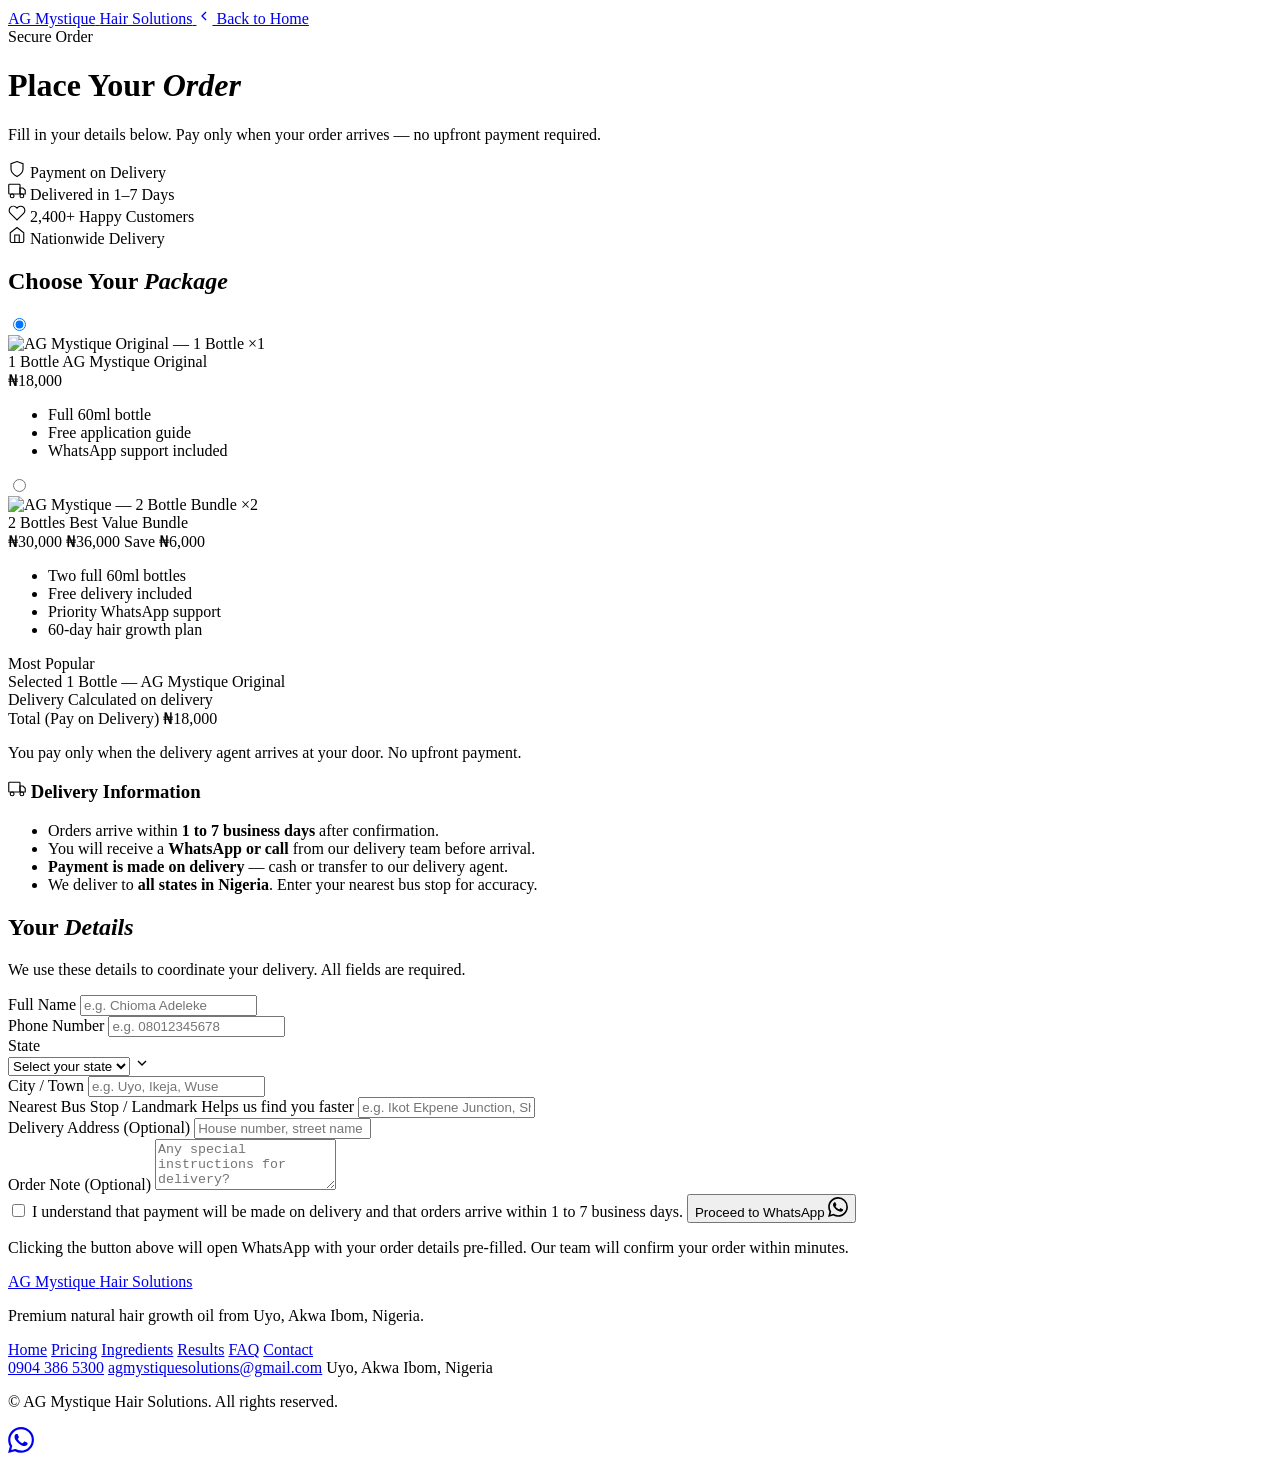
==== Order.html @ 6e9c2cf9 "change" ====
<!DOCTYPE html>
<html lang="en">
<head>
  <meta charset="UTF-8" />
  <meta name="viewport" content="width=device-width, initial-scale=1.0" />
  <meta name="description" content="Order AG Mystique Hair Solutions — Payment on Delivery. Delivered within 1–7 days across Nigeria." />
  <title>Order — AG Mystique Hair Solutions</title>
  <link rel="preconnect" href="https://fonts.googleapis.com" />
  <link rel="preconnect" href="https://fonts.gstatic.com" crossorigin />
  <link href="https://fonts.googleapis.com/css2?family=Cormorant+Garamond:ital,wght@0,300;0,400;0,500;0,600;1,300;1,400;1,500;1,600&family=DM+Sans:ital,opsz,wght@0,9..40,300;0,9..40,400;0,9..40,500;0,9..40,600;1,9..40,300&display=swap" rel="stylesheet" />
  <link rel="stylesheet" href="order.css" />
</head>
<body>

  <!-- NAVBAR -->
  <nav class="navbar" id="navbar">
    <div class="nav-inner">
      <a href="index.html" class="nav-logo" aria-label="Back to AG Mystique Home">
        <span class="logo-main">AG Mystique</span>
        <span class="logo-sub">Hair Solutions</span>
      </a>
      <a href="index.html" class="btn btn-ghost nav-back">
        <svg viewBox="0 0 24 24" fill="none" stroke="currentColor" stroke-width="2" width="16" height="16" aria-hidden="true"><polyline points="15 18 9 12 15 6"/></svg>
        Back to Home
      </a>
    </div>
  </nav>

  <main class="order-main">
    <div class="order-container">

      <!-- PAGE HEADER -->
      <div class="order-header">
        <span class="section-eyebrow">Secure Order</span>
        <h1 class="order-title">Place Your <em>Order</em></h1>
        <p class="order-subtitle">Fill in your details below. Pay only when your order arrives — no upfront payment required.</p>
      </div>

      <!-- TRUST STRIP -->
      <div class="trust-strip">
        <div class="trust-item">
          <span class="trust-icon">
            <svg viewBox="0 0 24 24" fill="none" stroke="currentColor" stroke-width="1.5" width="18" height="18"><path d="M12 22s8-4 8-10V5l-8-3-8 3v7c0 6 8 10 8 10z"/></svg>
          </span>
          <span>Payment on Delivery</span>
        </div>
        <div class="trust-item">
          <span class="trust-icon">
            <svg viewBox="0 0 24 24" fill="none" stroke="currentColor" stroke-width="1.5" width="18" height="18"><rect x="1" y="3" width="15" height="13" rx="1"/><path d="M16 8h4l3 3v5h-7V8z"/><circle cx="5.5" cy="18.5" r="2.5"/><circle cx="18.5" cy="18.5" r="2.5"/></svg>
          </span>
          <span>Delivered in 1–7 Days</span>
        </div>
        <div class="trust-item">
          <span class="trust-icon">
            <svg viewBox="0 0 24 24" fill="none" stroke="currentColor" stroke-width="1.5" width="18" height="18"><path d="M20.84 4.61a5.5 5.5 0 00-7.78 0L12 5.67l-1.06-1.06a5.5 5.5 0 00-7.78 7.78l1.06 1.06L12 21.23l7.78-7.78 1.06-1.06a5.5 5.5 0 000-7.78z"/></svg>
          </span>
          <span>2,400+ Happy Customers</span>
        </div>
        <div class="trust-item">
          <span class="trust-icon">
            <svg viewBox="0 0 24 24" fill="none" stroke="currentColor" stroke-width="1.5" width="18" height="18"><path d="M3 9l9-7 9 7v11a2 2 0 01-2 2H5a2 2 0 01-2-2z"/><polyline points="9 22 9 12 15 12 15 22"/></svg>
          </span>
          <span>Nationwide Delivery</span>
        </div>
      </div>

      <div class="order-layout">

        <!-- LEFT: PRODUCT SELECTOR -->
        <div class="order-left">
          <div class="order-card">
            <h2 class="card-title">Choose Your <em>Package</em></h2>

            <!-- Product Option 1 -->
            <label class="product-option" id="option-1-label">
              <input type="radio" name="product" value="1" id="opt-1" class="product-radio" checked />
              <div class="product-option-inner">
                <div class="product-img-col">
                  <img
                    src="https://images.unsplash.com/photo-1571781926291-c477ebfd024b?w=400&q=80&auto=format&fit=crop"
                    alt="AG Mystique Original — 1 Bottle"
                    class="product-thumb"
                    loading="lazy"
                  />
                  <span class="qty-badge" id="qty-badge-1">×1</span>
                </div>
                <div class="product-details">
                  <div class="product-option-top">
                    <div>
                      <span class="product-option-name">1 Bottle</span>
                      <span class="product-option-sub">AG Mystique Original</span>
                    </div>
                    <div class="radio-check" aria-hidden="true"></div>
                  </div>
                  <div class="product-option-price">
                    <span class="price-main">₦18,000</span>
                  </div>
                  <ul class="product-option-perks">
                    <li>Full 60ml bottle</li>
                    <li>Free application guide</li>
                    <li>WhatsApp support included</li>
                  </ul>
                </div>
              </div>
            </label>

            <!-- Product Option 2 -->
            <label class="product-option product-option--featured" id="option-2-label">
              <input type="radio" name="product" value="2" id="opt-2" class="product-radio" />
              <div class="product-option-inner">
                <div class="product-img-col">
                  <img
                    src="https://images.unsplash.com/photo-1620916566398-39f1143ab7be?w=400&q=80&auto=format&fit=crop"
                    alt="AG Mystique — 2 Bottle Bundle"
                    class="product-thumb"
                    loading="lazy"
                  />
                  <span class="qty-badge" id="qty-badge-2">×2</span>
                </div>
                <div class="product-details">
                  <div class="product-option-top">
                    <div>
                      <span class="product-option-name">2 Bottles</span>
                      <span class="product-option-sub">Best Value Bundle</span>
                    </div>
                    <div class="radio-check" aria-hidden="true"></div>
                  </div>
                  <div class="product-option-price">
                    <span class="price-main">₦30,000</span>
                    <span class="price-was">₦36,000</span>
                    <span class="price-save">Save ₦6,000</span>
                  </div>
                  <ul class="product-option-perks">
                    <li>Two full 60ml bottles</li>
                    <li>Free delivery included</li>
                    <li>Priority WhatsApp support</li>
                    <li>60-day hair growth plan</li>
                  </ul>
                </div>
              </div>
              <span class="featured-badge">Most Popular</span>
            </label>

            <!-- Order Summary -->
            <div class="order-summary">
              <div class="summary-row">
                <span class="summary-label">Selected</span>
                <span class="summary-value" id="summary-product">1 Bottle — AG Mystique Original</span>
              </div>
              <div class="summary-row">
                <span class="summary-label">Delivery</span>
                <span class="summary-value" id="summary-delivery">Calculated on delivery</span>
              </div>
              <div class="summary-divider"></div>
              <div class="summary-row summary-total-row">
                <span class="summary-label">Total (Pay on Delivery)</span>
                <span class="summary-total" id="summary-total">₦18,000</span>
              </div>
              <p class="summary-note">You pay only when the delivery agent arrives at your door. No upfront payment.</p>
            </div>
          </div>

          <!-- Delivery Info Card -->
          <div class="delivery-info-card">
            <h3 class="delivery-info-title">
              <svg viewBox="0 0 24 24" fill="none" stroke="currentColor" stroke-width="1.5" width="18" height="18" aria-hidden="true"><rect x="1" y="3" width="15" height="13" rx="1"/><path d="M16 8h4l3 3v5h-7V8z"/><circle cx="5.5" cy="18.5" r="2.5"/><circle cx="18.5" cy="18.5" r="2.5"/></svg>
              Delivery Information
            </h3>
            <ul class="delivery-info-list">
              <li>
                <span class="di-dot"></span>
                Orders arrive within <strong>1 to 7 business days</strong> after confirmation.
              </li>
              <li>
                <span class="di-dot"></span>
                You will receive a <strong>WhatsApp or call</strong> from our delivery team before arrival.
              </li>
              <li>
                <span class="di-dot"></span>
                <strong>Payment is made on delivery</strong> — cash or transfer to our delivery agent.
              </li>
              <li>
                <span class="di-dot"></span>
                We deliver to <strong>all states in Nigeria</strong>. Enter your nearest bus stop for accuracy.
              </li>
            </ul>
          </div>
        </div>

        <!-- RIGHT: ORDER FORM -->
        <div class="order-right">
          <div class="order-card">
            <h2 class="card-title">Your <em>Details</em></h2>
            <p class="card-sub">We use these details to coordinate your delivery. All fields are required.</p>

            <div class="form-body" id="order-form">

              <div class="form-group">
                <label class="form-label" for="f-name">Full Name</label>
                <input
                  type="text"
                  id="f-name"
                  class="form-input"
                  placeholder="e.g. Chioma Adeleke"
                  autocomplete="name"
                  inputmode="text"
                />
                <span class="form-error" id="err-name"></span>
              </div>

              <div class="form-group">
                <label class="form-label" for="f-phone">Phone Number</label>
                <input
                  type="tel"
                  id="f-phone"
                  class="form-input"
                  placeholder="e.g. 08012345678"
                  autocomplete="tel"
                  inputmode="tel"
                  maxlength="14"
                />
                <span class="form-error" id="err-phone"></span>
              </div>

              <div class="form-group">
                <label class="form-label" for="f-state">State</label>
                <div class="select-wrap">
                  <select id="f-state" class="form-select">
                    <option value="">Select your state</option>
                    <option>Abia</option>
                    <option>Adamawa</option>
                    <option>Akwa Ibom</option>
                    <option>Anambra</option>
                    <option>Bauchi</option>
                    <option>Bayelsa</option>
                    <option>Benue</option>
                    <option>Borno</option>
                    <option>Cross River</option>
                    <option>Delta</option>
                    <option>Ebonyi</option>
                    <option>Edo</option>
                    <option>Ekiti</option>
                    <option>Enugu</option>
                    <option>FCT — Abuja</option>
                    <option>Gombe</option>
                    <option>Imo</option>
                    <option>Jigawa</option>
                    <option>Kaduna</option>
                    <option>Kano</option>
                    <option>Katsina</option>
                    <option>Kebbi</option>
                    <option>Kogi</option>
                    <option>Kwara</option>
                    <option>Lagos</option>
                    <option>Nasarawa</option>
                    <option>Niger</option>
                    <option>Ogun</option>
                    <option>Ondo</option>
                    <option>Osun</option>
                    <option>Oyo</option>
                    <option>Plateau</option>
                    <option>Rivers</option>
                    <option>Sokoto</option>
                    <option>Taraba</option>
                    <option>Yobe</option>
                    <option>Zamfara</option>
                  </select>
                  <span class="select-arrow" aria-hidden="true">
                    <svg viewBox="0 0 24 24" fill="none" stroke="currentColor" stroke-width="2" width="16" height="16"><polyline points="6 9 12 15 18 9"/></svg>
                  </span>
                </div>
                <span class="form-error" id="err-state"></span>
              </div>

              <div class="form-group">
                <label class="form-label" for="f-city">City / Town</label>
                <input
                  type="text"
                  id="f-city"
                  class="form-input"
                  placeholder="e.g. Uyo, Ikeja, Wuse"
                  autocomplete="address-level2"
                  inputmode="text"
                />
                <span class="form-error" id="err-city"></span>
              </div>

              <div class="form-group">
                <label class="form-label" for="f-busstop">
                  Nearest Bus Stop / Landmark
                  <span class="label-hint">Helps us find you faster</span>
                </label>
                <input
                  type="text"
                  id="f-busstop"
                  class="form-input"
                  placeholder="e.g. Ikot Ekpene Junction, Shoprite, Stadium"
                  inputmode="text"
                />
                <span class="form-error" id="err-busstop"></span>
              </div>

              <div class="form-group">
                <label class="form-label" for="f-address">Delivery Address <span class="label-optional">(Optional)</span></label>
                <input
                  type="text"
                  id="f-address"
                  class="form-input"
                  placeholder="House number, street name"
                  autocomplete="street-address"
                  inputmode="text"
                />
              </div>

              <div class="form-group">
                <label class="form-label" for="f-note">Order Note <span class="label-optional">(Optional)</span></label>
                <textarea
                  id="f-note"
                  class="form-textarea"
                  rows="3"
                  placeholder="Any special instructions for delivery?"
                ></textarea>
              </div>

              <!-- Consent -->
              <label class="consent-row" id="consent-label">
                <input type="checkbox" id="f-consent" class="consent-check" />
                <span class="consent-box" aria-hidden="true"></span>
                <span class="consent-text">I understand that payment will be made on delivery and that orders arrive within 1 to 7 business days.</span>
              </label>
              <span class="form-error" id="err-consent"></span>

              <!-- Submit -->
              <button class="btn btn-proceed" id="proceed-btn" type="button">
                <span id="proceed-label">Proceed to WhatsApp</span>
                <svg viewBox="0 0 24 24" fill="currentColor" width="20" height="20" aria-hidden="true"><path d="M17.472 14.382c-.297-.149-1.758-.867-2.03-.967-.273-.099-.471-.148-.67.15-.197.297-.767.966-.94 1.164-.173.199-.347.223-.644.075-.297-.15-1.255-.463-2.39-1.475-.883-.788-1.48-1.761-1.653-2.059-.173-.297-.018-.458.13-.606.134-.133.298-.347.446-.52.149-.174.198-.298.298-.497.099-.198.05-.371-.025-.52-.075-.149-.669-1.612-.916-2.207-.242-.579-.487-.5-.669-.51-.173-.008-.371-.01-.57-.01-.198 0-.52.074-.792.372-.272.297-1.04 1.016-1.04 2.479 0 1.462 1.065 2.875 1.213 3.074.149.198 2.096 3.2 5.077 4.487.709.306 1.262.489 1.694.625.712.227 1.36.195 1.871.118.571-.085 1.758-.719 2.006-1.413.248-.694.248-1.289.173-1.413-.074-.124-.272-.198-.57-.347m-5.421 7.403h-.004a9.87 9.87 0 01-5.031-1.378l-.361-.214-3.741.982.998-3.648-.235-.374a9.86 9.86 0 01-1.51-5.26c.001-5.45 4.436-9.884 9.888-9.884 2.64 0 5.122 1.03 6.988 2.898a9.825 9.825 0 012.893 6.994c-.003 5.45-4.437 9.884-9.885 9.884m8.413-18.297A11.815 11.815 0 0012.05 0C5.495 0 .16 5.335.157 11.892c0 2.096.547 4.142 1.588 5.945L.057 24l6.305-1.654a11.882 11.882 0 005.683 1.448h.005c6.554 0 11.89-5.335 11.893-11.893a11.821 11.821 0 00-3.48-8.413z"/></svg>
              </button>

              <p class="proceed-note">Clicking the button above will open WhatsApp with your order details pre-filled. Our team will confirm your order within minutes.</p>

            </div>
          </div>
        </div>

      </div>
    </div>
  </main>

  <!-- FOOTER -->
  <footer class="order-footer">
    <div class="order-footer-inner">
      <div class="footer-brand-col">
        <a href="index.html" class="nav-logo">
          <span class="logo-main">AG Mystique</span>
          <span class="logo-sub">Hair Solutions</span>
        </a>
        <p class="footer-tagline">Premium natural hair growth oil from Uyo, Akwa Ibom, Nigeria.</p>
      </div>
      <div class="footer-links-col">
        <a href="index.html">Home</a>
        <a href="index.html#pricing">Pricing</a>
        <a href="index.html#ingredients">Ingredients</a>
        <a href="index.html#results">Results</a>
        <a href="index.html#faq">FAQ</a>
        <a href="index.html#contact">Contact</a>
      </div>
      <div class="footer-contact-col">
        <a href="tel:09043865300">0904 386 5300</a>
        <a href="mailto:agmystiquesolutions@gmail.com">agmystiquesolutions@gmail.com</a>
        <span>Uyo, Akwa Ibom, Nigeria</span>
      </div>
    </div>
    <div class="footer-bottom">
      <p>&copy; <span id="footer-year"></span> AG Mystique Hair Solutions. All rights reserved.</p>
    </div>
  </footer>

  <!-- Floating WhatsApp -->
  <a href="https://wa.me/2349043865300?text=Hello%2C%20I%20want%20to%20order%20AG%20Mystique%20Hair%20Solutions" class="float-whatsapp" id="float-wa" target="_blank" rel="noopener" aria-label="Chat on WhatsApp">
    <svg viewBox="0 0 24 24" fill="currentColor" width="26" height="26" aria-hidden="true"><path d="M17.472 14.382c-.297-.149-1.758-.867-2.03-.967-.273-.099-.471-.148-.67.15-.197.297-.767.966-.94 1.164-.173.199-.347.223-.644.075-.297-.15-1.255-.463-2.39-1.475-.883-.788-1.48-1.761-1.653-2.059-.173-.297-.018-.458.13-.606.134-.133.298-.347.446-.52.149-.174.198-.298.298-.497.099-.198.05-.371-.025-.52-.075-.149-.669-1.612-.916-2.207-.242-.579-.487-.5-.669-.51-.173-.008-.371-.01-.57-.01-.198 0-.52.074-.792.372-.272.297-1.04 1.016-1.04 2.479 0 1.462 1.065 2.875 1.213 3.074.149.198 2.096 3.2 5.077 4.487.709.306 1.262.489 1.694.625.712.227 1.36.195 1.871.118.571-.085 1.758-.719 2.006-1.413.248-.694.248-1.289.173-1.413-.074-.124-.272-.198-.57-.347m-5.421 7.403h-.004a9.87 9.87 0 01-5.031-1.378l-.361-.214-3.741.982.998-3.648-.235-.374a9.86 9.86 0 01-1.51-5.26c.001-5.45 4.436-9.884 9.888-9.884 2.64 0 5.122 1.03 6.988 2.898a9.825 9.825 0 012.893 6.994c-.003 5.45-4.437 9.884-9.885 9.884m8.413-18.297A11.815 11.815 0 0012.05 0C5.495 0 .16 5.335.157 11.892c0 2.096.547 4.142 1.588 5.945L.057 24l6.305-1.654a11.882 11.882 0 005.683 1.448h.005c6.554 0 11.89-5.335 11.893-11.893a11.821 11.821 0 00-3.48-8.413z"/></svg>
  </a>

  <script src="order.js"></script>
</body>
</html>
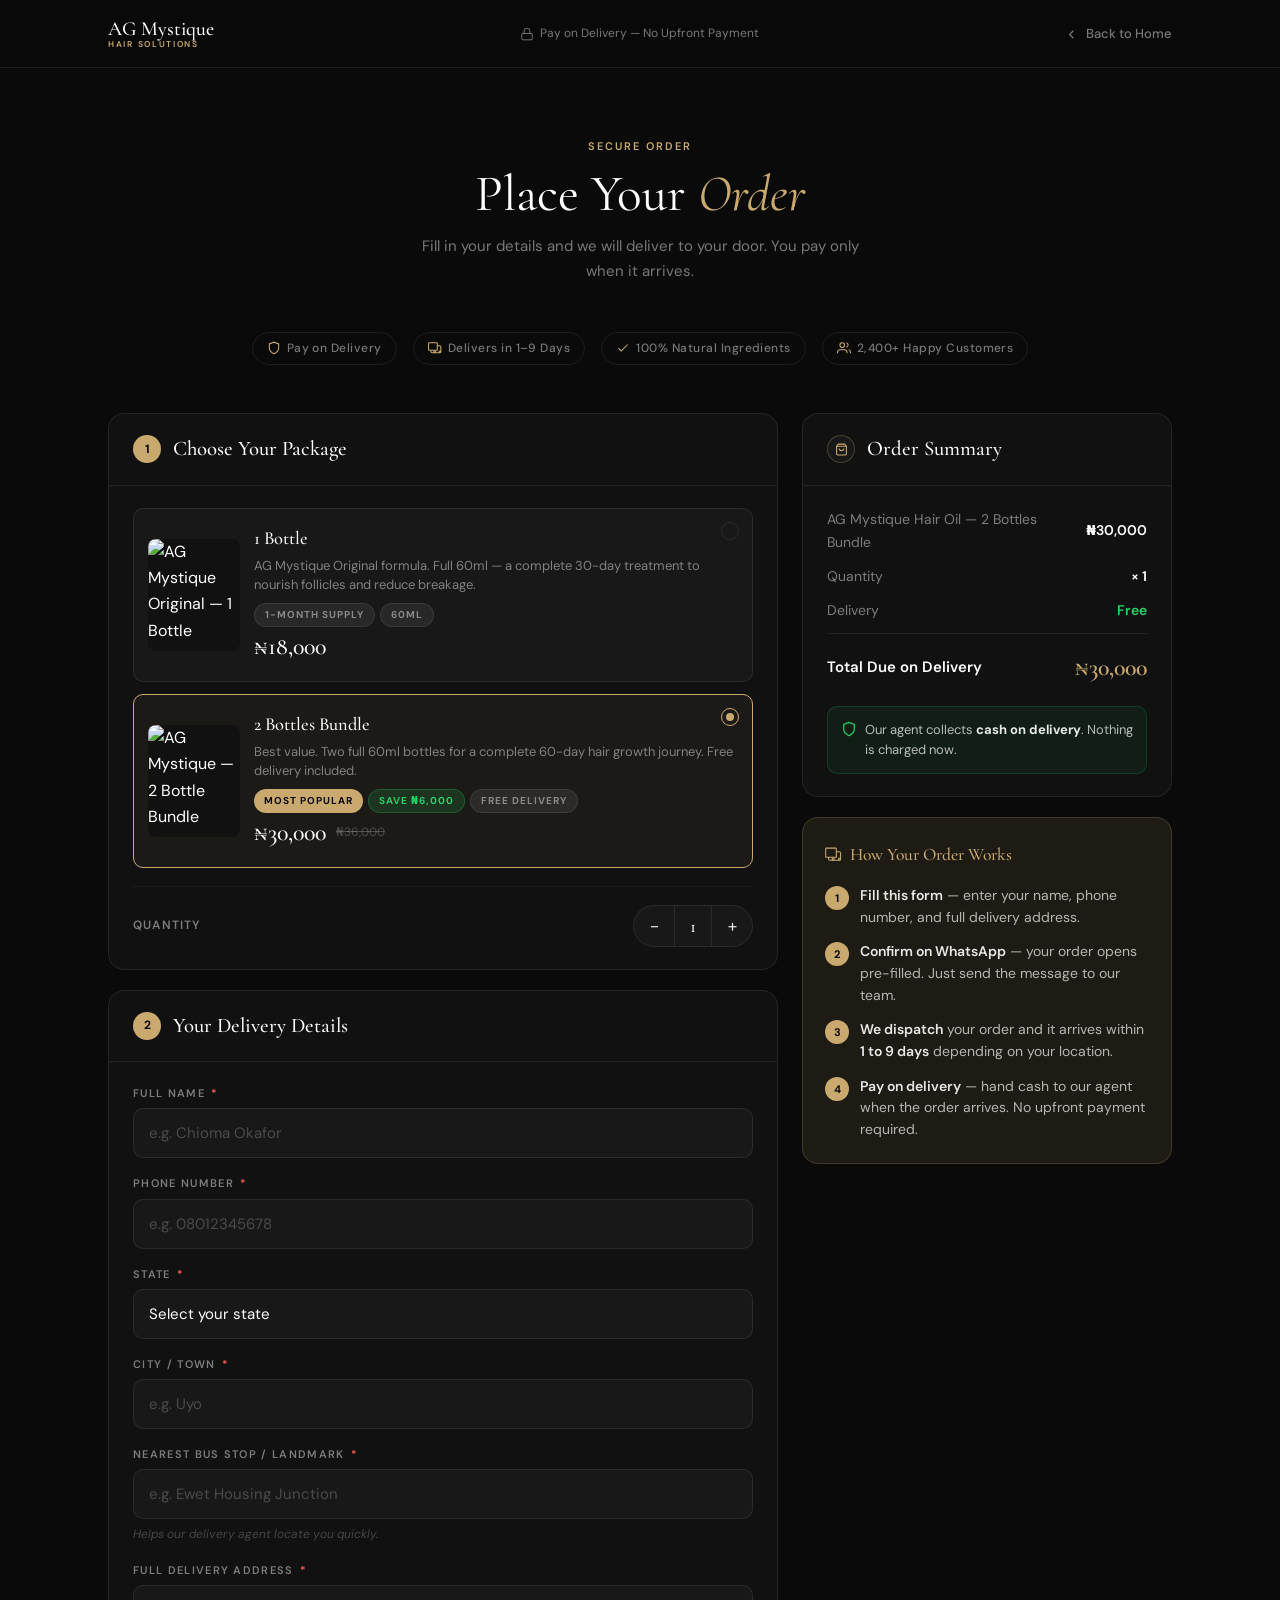
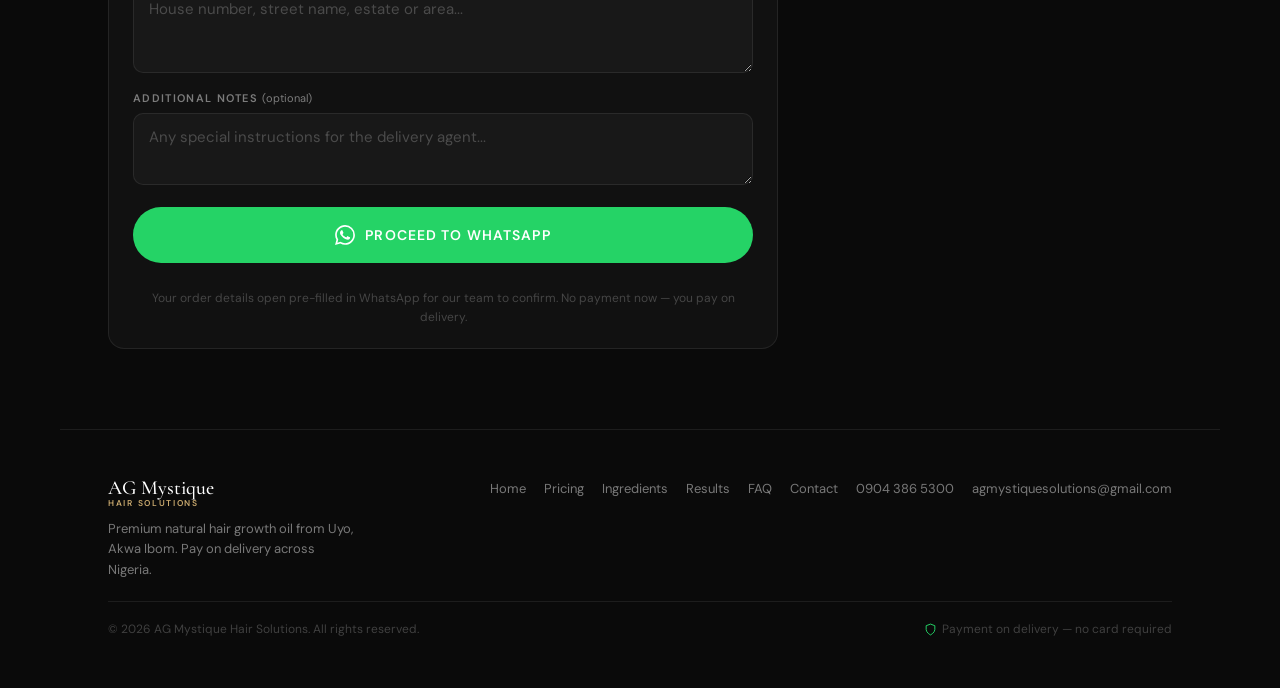
==== commit dd55ed3c: "hh" ====
--- a/Order.html
+++ b/Order.html
@@ -3,383 +3,793 @@
 <head>
   <meta charset="UTF-8" />
   <meta name="viewport" content="width=device-width, initial-scale=1.0" />
-  <meta name="description" content="Order AG Mystique Hair Solutions — Payment on Delivery. Delivered within 1–7 days across Nigeria." />
-  <title>Order — AG Mystique Hair Solutions</title>
+  <meta name="description" content="Order AG Mystique Hair Solutions — Pay on delivery. Free delivery on 2-bottle orders. Arrives within 1–9 days." />
+  <title>Place Your Order — AG Mystique Hair Solutions</title>
   <link rel="preconnect" href="https://fonts.googleapis.com" />
   <link rel="preconnect" href="https://fonts.gstatic.com" crossorigin />
   <link href="https://fonts.googleapis.com/css2?family=Cormorant+Garamond:ital,wght@0,300;0,400;0,500;0,600;1,300;1,400;1,500;1,600&family=DM+Sans:ital,opsz,wght@0,9..40,300;0,9..40,400;0,9..40,500;0,9..40,600;1,9..40,300&display=swap" rel="stylesheet" />
-  <link rel="stylesheet" href="order.css" />
+  <style>
+    :root {
+      --bg:         #0a0a0a;
+      --surface:    #111111;
+      --surface-2:  #181818;
+      --border:     rgba(255,255,255,0.08);
+      --white:      #ffffff;
+      --muted:      rgba(255,255,255,0.45);
+      --muted-2:    rgba(255,255,255,0.22);
+      --green:      #25D366;
+      --green-dark: #1db954;
+      --gold:       #c9a96e;
+      --gold-soft:  rgba(201,169,110,0.11);
+      --error:      #ff5c5c;
+      --font-serif: 'Cormorant Garamond', Georgia, serif;
+      --font-sans:  'DM Sans', system-ui, sans-serif;
+      --pill:       100px;
+      --card:       16px;
+      --sm:         10px;
+      --ease:       0.3s cubic-bezier(0.4,0,0.2,1);
+      --nav-h:      68px;
+      --px:         20px;
+    }
+    *, *::before, *::after { box-sizing: border-box; margin: 0; padding: 0; }
+    html { scroll-behavior: smooth; -webkit-text-size-adjust: 100%; }
+    body {
+      background: var(--bg);
+      color: var(--white);
+      font-family: var(--font-sans);
+      line-height: 1.65;
+      -webkit-font-smoothing: antialiased;
+      overflow-x: hidden;
+    }
+    img { display: block; max-width: 100%; height: auto; }
+    a { color: inherit; text-decoration: none; }
+    ul { list-style: none; }
+    button { background: none; border: none; cursor: pointer; font-family: inherit; color: inherit; }
+
+    /* NAV */
+    .order-nav {
+      position: sticky; top: 0; z-index: 100;
+      height: var(--nav-h);
+      background: rgba(10,10,10,0.93);
+      backdrop-filter: blur(20px);
+      -webkit-backdrop-filter: blur(20px);
+      border-bottom: 1px solid var(--border);
+    }
+    .nav-inner {
+      display: flex; align-items: center; justify-content: space-between;
+      height: var(--nav-h);
+      padding: 0 var(--px);
+      max-width: 1160px; margin: 0 auto;
+    }
+    .nav-logo { display: flex; flex-direction: column; line-height: 1; }
+    .logo-main { font-family: var(--font-serif); font-size: 20px; font-weight: 500; }
+    .logo-sub  { font-size: 8.5px; font-weight: 600; letter-spacing: .2em; text-transform: uppercase; color: var(--gold); margin-top: 2px; }
+    .nav-secure {
+      display: none;
+      align-items: center; gap: 6px;
+      font-size: 12px; color: var(--muted);
+    }
+    .nav-back {
+      display: inline-flex; align-items: center; gap: 7px;
+      font-size: 13px; font-weight: 500; color: var(--muted);
+      transition: color var(--ease);
+    }
+    .nav-back:hover { color: var(--white); }
+    .nav-back:hover svg { transform: translateX(-3px); }
+    .nav-back svg { transition: transform var(--ease); }
+
+    /* LAYOUT */
+    .order-page {
+      max-width: 1160px; margin: 0 auto;
+      padding: clamp(32px,6vw,64px) var(--px) clamp(48px,8vw,80px);
+    }
+
+    /* PAGE HEADER */
+    .page-header { text-align: center; margin-bottom: clamp(28px,5vw,48px); animation: fadeUp .6s ease both; }
+    .page-eyebrow { display: inline-block; font-size: 11px; font-weight: 600; letter-spacing: .18em; text-transform: uppercase; color: var(--gold); margin-bottom: 10px; }
+    .page-title { font-family: var(--font-serif); font-size: clamp(2rem,6vw,3.2rem); font-weight: 400; line-height: 1.15; margin-bottom: 10px; }
+    .page-title em { font-style: italic; color: var(--gold); }
+    .page-sub { font-size: 15px; color: var(--muted); max-width: 440px; margin: 0 auto; }
+
+    /* TRUST STRIP */
+    .trust-strip {
+      display: flex; flex-wrap: wrap; justify-content: center; gap: 8px 16px;
+      margin-bottom: clamp(28px,5vw,48px);
+      animation: fadeUp .6s .1s ease both;
+    }
+    .trust-item {
+      display: inline-flex; align-items: center; gap: 6px;
+      font-size: 12px; font-weight: 500; letter-spacing: .04em; color: var(--muted);
+      padding: 6px 14px;
+      border: 1px solid var(--border); border-radius: var(--pill);
+    }
+    .trust-item svg { color: var(--gold); flex-shrink: 0; }
+
+    /* TWO-COL GRID */
+    .order-layout { display: grid; grid-template-columns: 1fr; gap: 24px; align-items: start; }
+
+    /* SECTION CARDS */
+    .section-card {
+      background: var(--surface);
+      border: 1px solid var(--border);
+      border-radius: var(--card);
+      overflow: hidden;
+      animation: fadeUp .6s .15s ease both;
+    }
+    .section-card.delay-2 { animation-delay: .22s; }
+
+    .card-header {
+      padding: 18px 24px;
+      border-bottom: 1px solid var(--border);
+      display: flex; align-items: center; gap: 12px;
+    }
+    .card-step {
+      width: 28px; height: 28px; border-radius: 50%;
+      background: var(--gold); color: #0a0a0a;
+      font-size: 12px; font-weight: 700;
+      display: flex; align-items: center; justify-content: center;
+      flex-shrink: 0;
+    }
+    .card-title { font-family: var(--font-serif); font-size: clamp(1.05rem,2.5vw,1.3rem); font-weight: 500; }
+    .card-body  { padding: 22px 24px; }
+
+    /* PRODUCT OPTIONS */
+    .product-options { display: flex; flex-direction: column; gap: 12px; }
+
+    .product-option { position: relative; cursor: pointer; display: block; }
+    .product-option input[type="radio"] { position: absolute; opacity: 0; width: 0; height: 0; }
+
+    .product-option-inner {
+      display: grid;
+      grid-template-columns: 76px 1fr;
+      gap: 14px;
+      align-items: center;
+      padding: 14px;
+      border: 1.5px solid var(--border);
+      border-radius: var(--sm);
+      background: var(--surface-2);
+      transition: border-color var(--ease), background var(--ease);
+    }
+    .product-option input:checked + .product-option-inner {
+      border-color: var(--gold);
+      background: rgba(201,169,110,0.06);
+    }
+    .product-option-inner:hover { border-color: rgba(201,169,110,0.35); }
+
+    .opt-img-wrap { width: 76px; height: 96px; border-radius: 8px; overflow: hidden; background: var(--surface); flex-shrink: 0; }
+    .opt-img { width: 100%; height: 100%; object-fit: cover; }
+
+    .opt-details { flex: 1; min-width: 0; }
+    .opt-name { font-family: var(--font-serif); font-size: clamp(.95rem,2.5vw,1.15rem); font-weight: 500; margin-bottom: 4px; }
+    .opt-desc { font-size: 13px; color: var(--muted); line-height: 1.45; margin-bottom: 8px; }
+    .opt-tags { display: flex; flex-wrap: wrap; gap: 5px; }
+    .opt-tag {
+      display: inline-flex; align-items: center;
+      padding: 3px 10px; border-radius: var(--pill);
+      font-size: 10px; font-weight: 700; letter-spacing: .1em; text-transform: uppercase;
+    }
+    .tag-pop  { background: var(--gold); color: #0a0a0a; }
+    .tag-save { background: rgba(37,211,102,.14); color: var(--green); border: 1px solid rgba(37,211,102,.25); }
+    .tag-unit { background: rgba(255,255,255,.07); color: var(--muted); border: 1px solid var(--border); }
+
+    .opt-price-col { display: flex; flex-direction: column; align-items: flex-end; gap: 3px; margin-top: 8px; }
+    .opt-price     { font-family: var(--font-serif); font-size: clamp(1.2rem,3vw,1.5rem); font-weight: 500; white-space: nowrap; }
+    .opt-price-was { font-size: 12px; color: var(--muted-2); text-decoration: line-through; }
+
+    /* Radio ring */
+    .opt-ring {
+      position: absolute; top: 14px; right: 14px;
+      width: 18px; height: 18px; border-radius: 50%;
+      border: 1.5px solid var(--border);
+      display: flex; align-items: center; justify-content: center;
+      transition: border-color var(--ease);
+      flex-shrink: 0;
+    }
+    .opt-ring::after {
+      content: ''; width: 8px; height: 8px; border-radius: 50%;
+      background: var(--gold); opacity: 0;
+      transition: opacity var(--ease), transform var(--ease); transform: scale(.5);
+    }
+    .product-option input:checked ~ .opt-ring { border-color: var(--gold); }
+    .product-option input:checked ~ .opt-ring::after { opacity: 1; transform: scale(1); }
+
+    /* QTY */
+    .qty-row {
+      display: flex; align-items: center; justify-content: space-between;
+      margin-top: 18px; padding-top: 18px; border-top: 1px solid rgba(255,255,255,.05);
+      flex-wrap: wrap; gap: 10px;
+    }
+    .qty-label { font-size: 12px; font-weight: 600; letter-spacing: .1em; text-transform: uppercase; color: var(--muted); }
+    .qty-controls {
+      display: flex; align-items: center;
+      border: 1px solid var(--border); border-radius: var(--pill);
+      overflow: hidden; background: var(--surface-2);
+    }
+    .qty-btn {
+      width: 40px; height: 40px; font-size: 18px; font-weight: 300;
+      display: flex; align-items: center; justify-content: center;
+      transition: background var(--ease); color: var(--white);
+    }
+    .qty-btn:hover { background: rgba(255,255,255,.06); }
+    .qty-btn:active { transform: scale(.9); }
+    .qty-num {
+      min-width: 38px; text-align: center;
+      font-family: var(--font-serif); font-size: 1.15rem; font-weight: 500;
+      border-left: 1px solid var(--border); border-right: 1px solid var(--border);
+      line-height: 40px;
+    }
+
+    /* ORDER SUMMARY */
+    .sum-lines { display: flex; flex-direction: column; gap: 11px; margin-bottom: 18px; }
+    .sum-line  { display: flex; justify-content: space-between; align-items: center; font-size: 14px; color: var(--muted); gap: 8px; }
+    .sum-line .lv { font-weight: 600; color: var(--white); }
+    .sum-total {
+      padding-top: 14px; border-top: 1px solid var(--border);
+      font-size: 15px; font-weight: 600; color: var(--white);
+    }
+    .sum-total .lv { font-family: var(--font-serif); font-size: 1.5rem; color: var(--gold); }
+    .sum-note {
+      display: flex; align-items: flex-start; gap: 8px;
+      padding: 13px; border-radius: var(--sm);
+      background: rgba(37,211,102,.07); border: 1px solid rgba(37,211,102,.18);
+      font-size: 13px; color: rgba(255,255,255,.7); line-height: 1.55;
+    }
+    .sum-note svg { color: var(--green); flex-shrink: 0; margin-top: 1px; }
+    .sum-note strong { color: rgba(255,255,255,.9); }
+
+    /* FORM */
+    .form-fields { display: flex; flex-direction: column; gap: 16px; }
+    .form-group  { display: flex; flex-direction: column; gap: 6px; }
+    .form-label  { font-size: 11px; font-weight: 600; letter-spacing: .12em; text-transform: uppercase; color: var(--muted); }
+    .form-label .req { color: var(--error); margin-left: 2px; }
+    .form-input, .form-textarea, .form-select {
+      background: var(--surface-2); border: 1.5px solid var(--border);
+      border-radius: var(--sm); color: var(--white);
+      font-family: var(--font-sans); font-size: 15px;
+      padding: 13px 15px; width: 100%; min-height: 50px;
+      -webkit-appearance: none; appearance: none;
+      transition: border-color var(--ease), box-shadow var(--ease);
+    }
+    .form-input:focus, .form-textarea:focus, .form-select:focus {
+      outline: none; border-color: var(--gold);
+      box-shadow: 0 0 0 3px rgba(201,169,110,.12);
+    }
+    .form-input.err, .form-textarea.err, .form-select.err { border-color: var(--error); }
+    .form-input::placeholder, .form-textarea::placeholder { color: var(--muted-2); }
+    .form-textarea { resize: vertical; min-height: 88px; }
+    .form-select { cursor: pointer; }
+    .form-select option { background: #1a1a1a; color: var(--white); }
+    .input-hint { font-size: 12px; color: var(--muted-2); font-style: italic; }
+    .ferr { font-size: 12px; color: var(--error); display: none; }
+    .ferr.on { display: block; }
+
+    /* SUBMIT */
+    .btn-submit {
+      width: 100%; display: flex; align-items: center; justify-content: center; gap: 10px;
+      padding: 17px 28px; border-radius: var(--pill);
+      background: var(--green); color: var(--white);
+      font-family: var(--font-sans); font-size: 14px; font-weight: 600;
+      letter-spacing: .08em; text-transform: uppercase;
+      border: none; cursor: pointer; min-height: 56px;
+      transition: background var(--ease), transform .15s ease;
+      margin-top: 6px;
+    }
+    .btn-submit:hover { background: var(--green-dark); }
+    .btn-submit:active { transform: scale(.97); }
+    .btn-submit:disabled { opacity: .75; cursor: not-allowed; }
+    .submit-note {
+      margin-top: 10px; text-align: center;
+      font-size: 12px; color: var(--muted-2); line-height: 1.55;
+    }
+
+    /* DELIVERY CARD */
+    .delivery-card {
+      background: var(--gold-soft); border: 1px solid rgba(201,169,110,.2);
+      border-radius: var(--card); padding: 22px;
+      animation: fadeUp .6s .28s ease both;
+    }
+    .delivery-title {
+      font-family: var(--font-serif); font-size: 1.1rem; font-weight: 500; color: var(--gold);
+      display: flex; align-items: center; gap: 8px; margin-bottom: 16px;
+    }
+    .del-steps { display: flex; flex-direction: column; gap: 13px; }
+    .del-step  { display: flex; align-items: flex-start; gap: 11px; }
+    .del-num   {
+      width: 24px; height: 24px; border-radius: 50%;
+      background: var(--gold); color: #0a0a0a;
+      font-size: 11px; font-weight: 700;
+      display: flex; align-items: center; justify-content: center;
+      flex-shrink: 0; margin-top: 1px;
+    }
+    .del-text { font-size: 14px; color: rgba(255,255,255,.68); line-height: 1.55; }
+    .del-text strong { color: rgba(255,255,255,.9); font-weight: 600; }
+
+    /* FOOTER */
+    .order-footer { border-top: 1px solid var(--border); padding: clamp(28px,5vw,48px) var(--px); max-width: 1160px; margin: 0 auto; }
+    .footer-inner { display: flex; flex-direction: column; gap: 20px; }
+    .footer-top   { display: flex; flex-direction: column; gap: 18px; }
+    .footer-brand { display: flex; flex-direction: column; gap: 10px; }
+    .footer-desc  { font-size: 13px; color: var(--muted); max-width: 250px; line-height: 1.6; }
+    .footer-links { display: flex; flex-wrap: wrap; gap: 8px 18px; }
+    .footer-link  { font-size: 13px; color: var(--muted); transition: color var(--ease); }
+    .footer-link:hover { color: var(--white); }
+    .footer-bottom {
+      border-top: 1px solid var(--border); padding-top: 18px;
+      display: flex; flex-direction: column; gap: 5px; text-align: center;
+    }
+    .footer-copy { font-size: 12px; color: var(--muted-2); }
+    .footer-pay  { font-size: 12px; color: var(--muted-2); display: flex; align-items: center; justify-content: center; gap: 5px; }
+    .footer-pay svg { color: var(--green); }
+
+    /* ANIMATE */
+    @keyframes fadeUp {
+      from { opacity: 0; transform: translateY(22px); }
+      to   { opacity: 1; transform: translateY(0); }
+    }
+
+    /* RESPONSIVE */
+    @media (min-width: 600px) {
+      .product-option-inner { grid-template-columns: 92px 1fr; }
+      .opt-img-wrap { width: 92px; height: 112px; }
+      .opt-price-col { flex-direction: row; align-items: center; gap: 10px; margin-top: 0; }
+    }
+    @media (min-width: 768px) {
+      :root { --px: 32px; }
+      .nav-secure { display: flex; }
+      .footer-top { flex-direction: row; justify-content: space-between; align-items: flex-start; }
+      .footer-bottom { flex-direction: row; justify-content: space-between; text-align: left; }
+    }
+    @media (min-width: 960px) {
+      :root { --px: 40px; }
+      .order-layout { grid-template-columns: 1fr 370px; }
+    }
+    @media (min-width: 1100px) { :root { --px: 48px; } }
+
+    :focus-visible { outline: 2px solid var(--gold); outline-offset: 3px; border-radius: 4px; }
+    @media (prefers-reduced-motion: reduce) {
+      *, *::before, *::after { animation-duration: .01ms !important; transition-duration: .01ms !important; }
+    }
+  </style>
 </head>
 <body>
 
   <!-- NAVBAR -->
-  <nav class="navbar" id="navbar">
+  <nav class="order-nav" role="navigation" aria-label="Order page navigation">
     <div class="nav-inner">
-      <a href="index.html" class="nav-logo" aria-label="Back to AG Mystique Home">
+      <a href="index.html" class="nav-logo" aria-label="AG Mystique Hair Solutions — Home">
         <span class="logo-main">AG Mystique</span>
         <span class="logo-sub">Hair Solutions</span>
       </a>
-      <a href="index.html" class="btn btn-ghost nav-back">
-        <svg viewBox="0 0 24 24" fill="none" stroke="currentColor" stroke-width="2" width="16" height="16" aria-hidden="true"><polyline points="15 18 9 12 15 6"/></svg>
+      <span class="nav-secure" aria-label="Payment on delivery — no upfront payment">
+        <svg viewBox="0 0 24 24" fill="none" stroke="currentColor" stroke-width="1.6" width="14" height="14" aria-hidden="true"><rect x="3" y="11" width="18" height="11" rx="2"/><path d="M7 11V7a5 5 0 0110 0v4"/></svg>
+        Pay on Delivery — No Upfront Payment
+      </span>
+      <a href="index.html" class="nav-back" aria-label="Back to home page">
+        <svg viewBox="0 0 24 24" fill="none" stroke="currentColor" stroke-width="2" width="15" height="15" aria-hidden="true"><polyline points="15 18 9 12 15 6"/></svg>
         Back to Home
       </a>
     </div>
   </nav>
 
-  <main class="order-main">
-    <div class="order-container">
-
-      <!-- PAGE HEADER -->
-      <div class="order-header">
-        <span class="section-eyebrow">Secure Order</span>
-        <h1 class="order-title">Place Your <em>Order</em></h1>
-        <p class="order-subtitle">Fill in your details below. Pay only when your order arrives — no upfront payment required.</p>
+  <main>
+    <div class="order-page">
+
+      <!-- HEADER -->
+      <div class="page-header">
+        <span class="page-eyebrow">Secure Order</span>
+        <h1 class="page-title">Place Your <em>Order</em></h1>
+        <p class="page-sub">Fill in your details and we will deliver to your door. You pay only when it arrives.</p>
       </div>
 
-      <!-- TRUST STRIP -->
-      <div class="trust-strip">
-        <div class="trust-item">
-          <span class="trust-icon">
-            <svg viewBox="0 0 24 24" fill="none" stroke="currentColor" stroke-width="1.5" width="18" height="18"><path d="M12 22s8-4 8-10V5l-8-3-8 3v7c0 6 8 10 8 10z"/></svg>
-          </span>
-          <span>Payment on Delivery</span>
-        </div>
-        <div class="trust-item">
-          <span class="trust-icon">
-            <svg viewBox="0 0 24 24" fill="none" stroke="currentColor" stroke-width="1.5" width="18" height="18"><rect x="1" y="3" width="15" height="13" rx="1"/><path d="M16 8h4l3 3v5h-7V8z"/><circle cx="5.5" cy="18.5" r="2.5"/><circle cx="18.5" cy="18.5" r="2.5"/></svg>
-          </span>
-          <span>Delivered in 1–7 Days</span>
-        </div>
-        <div class="trust-item">
-          <span class="trust-icon">
-            <svg viewBox="0 0 24 24" fill="none" stroke="currentColor" stroke-width="1.5" width="18" height="18"><path d="M20.84 4.61a5.5 5.5 0 00-7.78 0L12 5.67l-1.06-1.06a5.5 5.5 0 00-7.78 7.78l1.06 1.06L12 21.23l7.78-7.78 1.06-1.06a5.5 5.5 0 000-7.78z"/></svg>
-          </span>
-          <span>2,400+ Happy Customers</span>
-        </div>
-        <div class="trust-item">
-          <span class="trust-icon">
-            <svg viewBox="0 0 24 24" fill="none" stroke="currentColor" stroke-width="1.5" width="18" height="18"><path d="M3 9l9-7 9 7v11a2 2 0 01-2 2H5a2 2 0 01-2-2z"/><polyline points="9 22 9 12 15 12 15 22"/></svg>
-          </span>
-          <span>Nationwide Delivery</span>
-        </div>
+      <!-- TRUST BAR -->
+      <div class="trust-strip" role="list">
+        <span class="trust-item" role="listitem">
+          <svg viewBox="0 0 24 24" fill="none" stroke="currentColor" stroke-width="1.8" width="14" height="14" aria-hidden="true"><path d="M12 22s8-4 8-10V5l-8-3-8 3v7c0 6 8 10 8 10z"/></svg>
+          Pay on Delivery
+        </span>
+        <span class="trust-item" role="listitem">
+          <svg viewBox="0 0 24 24" fill="none" stroke="currentColor" stroke-width="1.8" width="14" height="14" aria-hidden="true"><rect x="1" y="3" width="15" height="13" rx="1"/><path d="M16 8h4a2 2 0 012 2v8a2 2 0 01-2 2H7a2 2 0 01-2-2v-2"/><circle cx="11.5" cy="18.5" r="1.5"/><circle cx="20.5" cy="18.5" r="1.5"/></svg>
+          Delivers in 1–9 Days
+        </span>
+        <span class="trust-item" role="listitem">
+          <svg viewBox="0 0 24 24" fill="none" stroke="currentColor" stroke-width="1.8" width="14" height="14" aria-hidden="true"><polyline points="20 6 9 17 4 12"/></svg>
+          100% Natural Ingredients
+        </span>
+        <span class="trust-item" role="listitem">
+          <svg viewBox="0 0 24 24" fill="none" stroke="currentColor" stroke-width="1.8" width="14" height="14" aria-hidden="true"><path d="M17 21v-2a4 4 0 00-4-4H5a4 4 0 00-4 4v2"/><circle cx="9" cy="7" r="4"/><path d="M23 21v-2a4 4 0 00-3-3.87M16 3.13a4 4 0 010 7.75"/></svg>
+          2,400+ Happy Customers
+        </span>
       </div>
 
+      <!-- MAIN GRID -->
       <div class="order-layout">
 
-        <!-- LEFT: PRODUCT SELECTOR -->
+        <!-- ═══ LEFT COL: STEP 1 + STEP 2 ═══ -->
         <div class="order-left">
-          <div class="order-card">
-            <h2 class="card-title">Choose Your <em>Package</em></h2>
-
-            <!-- Product Option 1 -->
-            <label class="product-option" id="option-1-label">
-              <input type="radio" name="product" value="1" id="opt-1" class="product-radio" checked />
-              <div class="product-option-inner">
-                <div class="product-img-col">
-                  <img
-                    src="https://images.unsplash.com/photo-1571781926291-c477ebfd024b?w=400&q=80&auto=format&fit=crop"
-                    alt="AG Mystique Original — 1 Bottle"
-                    class="product-thumb"
-                    loading="lazy"
-                  />
-                  <span class="qty-badge" id="qty-badge-1">×1</span>
-                </div>
-                <div class="product-details">
-                  <div class="product-option-top">
-                    <div>
-                      <span class="product-option-name">1 Bottle</span>
-                      <span class="product-option-sub">AG Mystique Original</span>
+
+          <!-- STEP 1: CHOOSE PRODUCT -->
+          <div class="section-card" style="margin-bottom:20px;">
+            <div class="card-header">
+              <span class="card-step">1</span>
+              <h2 class="card-title">Choose Your Package</h2>
+            </div>
+            <div class="card-body">
+              <div class="product-options" role="radiogroup" aria-label="Select a package">
+
+                <!-- 1 Bottle -->
+                <label class="product-option">
+                  <input type="radio" name="pkg" value="1b" data-price="18000" data-label="AG Mystique Hair Oil — 1 Bottle" />
+                  <div class="product-option-inner">
+                    <div class="opt-img-wrap">
+                      <img src="https://images.unsplash.com/photo-1571781926291-c477ebfd024b?w=200&q=80&auto=format&fit=crop" alt="AG Mystique Original — 1 Bottle" class="opt-img" loading="lazy" />
                     </div>
-                    <div class="radio-check" aria-hidden="true"></div>
+                    <div class="opt-details">
+                      <div class="opt-name">1 Bottle</div>
+                      <div class="opt-desc">AG Mystique Original formula. Full 60ml — a complete 30-day treatment to nourish follicles and reduce breakage.</div>
+                      <div class="opt-tags">
+                        <span class="opt-tag tag-unit">1-Month Supply</span>
+                        <span class="opt-tag tag-unit">60ml</span>
+                      </div>
+                      <div class="opt-price-col">
+                        <div class="opt-price">₦18,000</div>
+                      </div>
+                    </div>
                   </div>
-                  <div class="product-option-price">
-                    <span class="price-main">₦18,000</span>
+                  <div class="opt-ring" aria-hidden="true"></div>
+                </label>
+
+                <!-- 2 Bottles (default selected) -->
+                <label class="product-option">
+                  <input type="radio" name="pkg" value="2b" data-price="30000" data-label="AG Mystique Hair Oil — 2 Bottles Bundle" checked />
+                  <div class="product-option-inner">
+                    <div class="opt-img-wrap">
+                      <img src="https://images.unsplash.com/photo-1620916566398-39f1143ab7be?w=200&q=80&auto=format&fit=crop" alt="AG Mystique — 2 Bottle Bundle" class="opt-img" loading="lazy" />
+                    </div>
+                    <div class="opt-details">
+                      <div class="opt-name">2 Bottles Bundle</div>
+                      <div class="opt-desc">Best value. Two full 60ml bottles for a complete 60-day hair growth journey. Free delivery included.</div>
+                      <div class="opt-tags">
+                        <span class="opt-tag tag-pop">Most Popular</span>
+                        <span class="opt-tag tag-save">Save ₦6,000</span>
+                        <span class="opt-tag tag-unit">Free Delivery</span>
+                      </div>
+                      <div class="opt-price-col">
+                        <div class="opt-price">₦30,000</div>
+                        <div class="opt-price-was">₦36,000</div>
+                      </div>
+                    </div>
                   </div>
-                  <ul class="product-option-perks">
-                    <li>Full 60ml bottle</li>
-                    <li>Free application guide</li>
-                    <li>WhatsApp support included</li>
-                  </ul>
-                </div>
-              </div>
-            </label>
-
-            <!-- Product Option 2 -->
-            <label class="product-option product-option--featured" id="option-2-label">
-              <input type="radio" name="product" value="2" id="opt-2" class="product-radio" />
-              <div class="product-option-inner">
-                <div class="product-img-col">
-                  <img
-                    src="https://images.unsplash.com/photo-1620916566398-39f1143ab7be?w=400&q=80&auto=format&fit=crop"
-                    alt="AG Mystique — 2 Bottle Bundle"
-                    class="product-thumb"
-                    loading="lazy"
-                  />
-                  <span class="qty-badge" id="qty-badge-2">×2</span>
-                </div>
-                <div class="product-details">
-                  <div class="product-option-top">
-                    <div>
-                      <span class="product-option-name">2 Bottles</span>
-                      <span class="product-option-sub">Best Value Bundle</span>
-                    </div>
-                    <div class="radio-check" aria-hidden="true"></div>
-                  </div>
-                  <div class="product-option-price">
-                    <span class="price-main">₦30,000</span>
-                    <span class="price-was">₦36,000</span>
-                    <span class="price-save">Save ₦6,000</span>
-                  </div>
-                  <ul class="product-option-perks">
-                    <li>Two full 60ml bottles</li>
-                    <li>Free delivery included</li>
-                    <li>Priority WhatsApp support</li>
-                    <li>60-day hair growth plan</li>
-                  </ul>
-                </div>
-              </div>
-              <span class="featured-badge">Most Popular</span>
-            </label>
-
-            <!-- Order Summary -->
-            <div class="order-summary">
-              <div class="summary-row">
-                <span class="summary-label">Selected</span>
-                <span class="summary-value" id="summary-product">1 Bottle — AG Mystique Original</span>
-              </div>
-              <div class="summary-row">
-                <span class="summary-label">Delivery</span>
-                <span class="summary-value" id="summary-delivery">Calculated on delivery</span>
-              </div>
-              <div class="summary-divider"></div>
-              <div class="summary-row summary-total-row">
-                <span class="summary-label">Total (Pay on Delivery)</span>
-                <span class="summary-total" id="summary-total">₦18,000</span>
-              </div>
-              <p class="summary-note">You pay only when the delivery agent arrives at your door. No upfront payment.</p>
+                  <div class="opt-ring" aria-hidden="true"></div>
+                </label>
+
+              </div>
+
+              <!-- QUANTITY -->
+              <div class="qty-row">
+                <span class="qty-label">Quantity</span>
+                <div class="qty-controls" role="group" aria-label="Adjust quantity">
+                  <button class="qty-btn" id="qty-minus" aria-label="Decrease quantity">&#8722;</button>
+                  <span class="qty-num" id="qty-num" aria-live="polite" aria-atomic="true">1</span>
+                  <button class="qty-btn" id="qty-plus" aria-label="Increase quantity">&#43;</button>
+                </div>
+              </div>
             </div>
           </div>
 
-          <!-- Delivery Info Card -->
-          <div class="delivery-info-card">
-            <h3 class="delivery-info-title">
-              <svg viewBox="0 0 24 24" fill="none" stroke="currentColor" stroke-width="1.5" width="18" height="18" aria-hidden="true"><rect x="1" y="3" width="15" height="13" rx="1"/><path d="M16 8h4l3 3v5h-7V8z"/><circle cx="5.5" cy="18.5" r="2.5"/><circle cx="18.5" cy="18.5" r="2.5"/></svg>
-              Delivery Information
-            </h3>
-            <ul class="delivery-info-list">
-              <li>
-                <span class="di-dot"></span>
-                Orders arrive within <strong>1 to 7 business days</strong> after confirmation.
-              </li>
-              <li>
-                <span class="di-dot"></span>
-                You will receive a <strong>WhatsApp or call</strong> from our delivery team before arrival.
-              </li>
-              <li>
-                <span class="di-dot"></span>
-                <strong>Payment is made on delivery</strong> — cash or transfer to our delivery agent.
-              </li>
-              <li>
-                <span class="di-dot"></span>
-                We deliver to <strong>all states in Nigeria</strong>. Enter your nearest bus stop for accuracy.
-              </li>
-            </ul>
-          </div>
-        </div>
-
-        <!-- RIGHT: ORDER FORM -->
-        <div class="order-right">
-          <div class="order-card">
-            <h2 class="card-title">Your <em>Details</em></h2>
-            <p class="card-sub">We use these details to coordinate your delivery. All fields are required.</p>
-
-            <div class="form-body" id="order-form">
-
-              <div class="form-group">
-                <label class="form-label" for="f-name">Full Name</label>
-                <input
-                  type="text"
-                  id="f-name"
-                  class="form-input"
-                  placeholder="e.g. Chioma Adeleke"
-                  autocomplete="name"
-                  inputmode="text"
-                />
-                <span class="form-error" id="err-name"></span>
-              </div>
-
-              <div class="form-group">
-                <label class="form-label" for="f-phone">Phone Number</label>
-                <input
-                  type="tel"
-                  id="f-phone"
-                  class="form-input"
-                  placeholder="e.g. 08012345678"
-                  autocomplete="tel"
-                  inputmode="tel"
-                  maxlength="14"
-                />
-                <span class="form-error" id="err-phone"></span>
-              </div>
-
-              <div class="form-group">
-                <label class="form-label" for="f-state">State</label>
-                <div class="select-wrap">
+          <!-- STEP 2: CUSTOMER DETAILS -->
+          <div class="section-card delay-2">
+            <div class="card-header">
+              <span class="card-step">2</span>
+              <h2 class="card-title">Your Delivery Details</h2>
+            </div>
+            <div class="card-body">
+              <div class="form-fields">
+
+                <div class="form-group">
+                  <label class="form-label" for="f-name">Full Name <span class="req" aria-hidden="true">*</span></label>
+                  <input type="text" id="f-name" class="form-input" placeholder="e.g. Chioma Okafor" autocomplete="name" inputmode="text" />
+                  <span class="ferr" id="e-name">Please enter your full name.</span>
+                </div>
+
+                <div class="form-group">
+                  <label class="form-label" for="f-phone">Phone Number <span class="req" aria-hidden="true">*</span></label>
+                  <input type="tel" id="f-phone" class="form-input" placeholder="e.g. 08012345678" autocomplete="tel" inputmode="tel" />
+                  <span class="ferr" id="e-phone">Please enter a valid Nigerian phone number (10–11 digits).</span>
+                </div>
+
+                <div class="form-group">
+                  <label class="form-label" for="f-state">State <span class="req" aria-hidden="true">*</span></label>
                   <select id="f-state" class="form-select">
-                    <option value="">Select your state</option>
-                    <option>Abia</option>
-                    <option>Adamawa</option>
-                    <option>Akwa Ibom</option>
-                    <option>Anambra</option>
-                    <option>Bauchi</option>
-                    <option>Bayelsa</option>
-                    <option>Benue</option>
-                    <option>Borno</option>
-                    <option>Cross River</option>
-                    <option>Delta</option>
-                    <option>Ebonyi</option>
-                    <option>Edo</option>
-                    <option>Ekiti</option>
-                    <option>Enugu</option>
-                    <option>FCT — Abuja</option>
-                    <option>Gombe</option>
-                    <option>Imo</option>
-                    <option>Jigawa</option>
-                    <option>Kaduna</option>
-                    <option>Kano</option>
-                    <option>Katsina</option>
-                    <option>Kebbi</option>
-                    <option>Kogi</option>
-                    <option>Kwara</option>
-                    <option>Lagos</option>
-                    <option>Nasarawa</option>
-                    <option>Niger</option>
-                    <option>Ogun</option>
-                    <option>Ondo</option>
-                    <option>Osun</option>
-                    <option>Oyo</option>
-                    <option>Plateau</option>
-                    <option>Rivers</option>
-                    <option>Sokoto</option>
-                    <option>Taraba</option>
-                    <option>Yobe</option>
+                    <option value="" disabled selected>Select your state</option>
+                    <option>Abia</option><option>Adamawa</option><option>Akwa Ibom</option>
+                    <option>Anambra</option><option>Bauchi</option><option>Bayelsa</option>
+                    <option>Benue</option><option>Borno</option><option>Cross River</option>
+                    <option>Delta</option><option>Ebonyi</option><option>Edo</option>
+                    <option>Ekiti</option><option>Enugu</option><option>FCT — Abuja</option>
+                    <option>Gombe</option><option>Imo</option><option>Jigawa</option>
+                    <option>Kaduna</option><option>Kano</option><option>Katsina</option>
+                    <option>Kebbi</option><option>Kogi</option><option>Kwara</option>
+                    <option>Lagos</option><option>Nasarawa</option><option>Niger</option>
+                    <option>Ogun</option><option>Ondo</option><option>Osun</option>
+                    <option>Oyo</option><option>Plateau</option><option>Rivers</option>
+                    <option>Sokoto</option><option>Taraba</option><option>Yobe</option>
                     <option>Zamfara</option>
                   </select>
-                  <span class="select-arrow" aria-hidden="true">
-                    <svg viewBox="0 0 24 24" fill="none" stroke="currentColor" stroke-width="2" width="16" height="16"><polyline points="6 9 12 15 18 9"/></svg>
-                  </span>
-                </div>
-                <span class="form-error" id="err-state"></span>
-              </div>
-
-              <div class="form-group">
-                <label class="form-label" for="f-city">City / Town</label>
-                <input
-                  type="text"
-                  id="f-city"
-                  class="form-input"
-                  placeholder="e.g. Uyo, Ikeja, Wuse"
-                  autocomplete="address-level2"
-                  inputmode="text"
-                />
-                <span class="form-error" id="err-city"></span>
-              </div>
-
-              <div class="form-group">
-                <label class="form-label" for="f-busstop">
-                  Nearest Bus Stop / Landmark
-                  <span class="label-hint">Helps us find you faster</span>
-                </label>
-                <input
-                  type="text"
-                  id="f-busstop"
-                  class="form-input"
-                  placeholder="e.g. Ikot Ekpene Junction, Shoprite, Stadium"
-                  inputmode="text"
-                />
-                <span class="form-error" id="err-busstop"></span>
-              </div>
-
-              <div class="form-group">
-                <label class="form-label" for="f-address">Delivery Address <span class="label-optional">(Optional)</span></label>
-                <input
-                  type="text"
-                  id="f-address"
-                  class="form-input"
-                  placeholder="House number, street name"
-                  autocomplete="street-address"
-                  inputmode="text"
-                />
-              </div>
-
-              <div class="form-group">
-                <label class="form-label" for="f-note">Order Note <span class="label-optional">(Optional)</span></label>
-                <textarea
-                  id="f-note"
-                  class="form-textarea"
-                  rows="3"
-                  placeholder="Any special instructions for delivery?"
-                ></textarea>
-              </div>
-
-              <!-- Consent -->
-              <label class="consent-row" id="consent-label">
-                <input type="checkbox" id="f-consent" class="consent-check" />
-                <span class="consent-box" aria-hidden="true"></span>
-                <span class="consent-text">I understand that payment will be made on delivery and that orders arrive within 1 to 7 business days.</span>
-              </label>
-              <span class="form-error" id="err-consent"></span>
-
-              <!-- Submit -->
-              <button class="btn btn-proceed" id="proceed-btn" type="button">
-                <span id="proceed-label">Proceed to WhatsApp</span>
-                <svg viewBox="0 0 24 24" fill="currentColor" width="20" height="20" aria-hidden="true"><path d="M17.472 14.382c-.297-.149-1.758-.867-2.03-.967-.273-.099-.471-.148-.67.15-.197.297-.767.966-.94 1.164-.173.199-.347.223-.644.075-.297-.15-1.255-.463-2.39-1.475-.883-.788-1.48-1.761-1.653-2.059-.173-.297-.018-.458.13-.606.134-.133.298-.347.446-.52.149-.174.198-.298.298-.497.099-.198.05-.371-.025-.52-.075-.149-.669-1.612-.916-2.207-.242-.579-.487-.5-.669-.51-.173-.008-.371-.01-.57-.01-.198 0-.52.074-.792.372-.272.297-1.04 1.016-1.04 2.479 0 1.462 1.065 2.875 1.213 3.074.149.198 2.096 3.2 5.077 4.487.709.306 1.262.489 1.694.625.712.227 1.36.195 1.871.118.571-.085 1.758-.719 2.006-1.413.248-.694.248-1.289.173-1.413-.074-.124-.272-.198-.57-.347m-5.421 7.403h-.004a9.87 9.87 0 01-5.031-1.378l-.361-.214-3.741.982.998-3.648-.235-.374a9.86 9.86 0 01-1.51-5.26c.001-5.45 4.436-9.884 9.888-9.884 2.64 0 5.122 1.03 6.988 2.898a9.825 9.825 0 012.893 6.994c-.003 5.45-4.437 9.884-9.885 9.884m8.413-18.297A11.815 11.815 0 0012.05 0C5.495 0 .16 5.335.157 11.892c0 2.096.547 4.142 1.588 5.945L.057 24l6.305-1.654a11.882 11.882 0 005.683 1.448h.005c6.554 0 11.89-5.335 11.893-11.893a11.821 11.821 0 00-3.48-8.413z"/></svg>
-              </button>
-
-              <p class="proceed-note">Clicking the button above will open WhatsApp with your order details pre-filled. Our team will confirm your order within minutes.</p>
-
+                  <span class="ferr" id="e-state">Please select your state.</span>
+                </div>
+
+                <div class="form-group">
+                  <label class="form-label" for="f-city">City / Town <span class="req" aria-hidden="true">*</span></label>
+                  <input type="text" id="f-city" class="form-input" placeholder="e.g. Uyo" autocomplete="address-level2" inputmode="text" />
+                  <span class="ferr" id="e-city">Please enter your city or town.</span>
+                </div>
+
+                <div class="form-group">
+                  <label class="form-label" for="f-bus">Nearest Bus Stop / Landmark <span class="req" aria-hidden="true">*</span></label>
+                  <input type="text" id="f-bus" class="form-input" placeholder="e.g. Ewet Housing Junction" inputmode="text" />
+                  <p class="input-hint">Helps our delivery agent locate you quickly.</p>
+                  <span class="ferr" id="e-bus">Please enter a nearby bus stop or landmark.</span>
+                </div>
+
+                <div class="form-group">
+                  <label class="form-label" for="f-addr">Full Delivery Address <span class="req" aria-hidden="true">*</span></label>
+                  <textarea id="f-addr" class="form-textarea" placeholder="House number, street name, estate or area..." autocomplete="street-address"></textarea>
+                  <span class="ferr" id="e-addr">Please enter your delivery address.</span>
+                </div>
+
+                <div class="form-group">
+                  <label class="form-label" for="f-note">Additional Notes <span style="color:var(--muted);font-weight:400;text-transform:none;letter-spacing:0;">(optional)</span></label>
+                  <textarea id="f-note" class="form-textarea" style="min-height:72px;" placeholder="Any special instructions for the delivery agent..."></textarea>
+                </div>
+
+                <!-- SUBMIT -->
+                <button class="btn-submit" id="btn-submit" type="button" aria-label="Proceed to WhatsApp to confirm your order">
+                  <svg viewBox="0 0 24 24" fill="currentColor" width="20" height="20" aria-hidden="true"><path d="M17.472 14.382c-.297-.149-1.758-.867-2.03-.967-.273-.099-.471-.148-.67.15-.197.297-.767.966-.94 1.164-.173.199-.347.223-.644.075-.297-.15-1.255-.463-2.39-1.475-.883-.788-1.48-1.761-1.653-2.059-.173-.297-.018-.458.13-.606.134-.133.298-.347.446-.52.149-.174.198-.298.298-.497.099-.198.05-.371-.025-.52-.075-.149-.669-1.612-.916-2.207-.242-.579-.487-.5-.669-.51-.173-.008-.371-.01-.57-.01-.198 0-.52.074-.792.372-.272.297-1.04 1.016-1.04 2.479 0 1.462 1.065 2.875 1.213 3.074.149.198 2.096 3.2 5.077 4.487.709.306 1.262.489 1.694.625.712.227 1.36.195 1.871.118.571-.085 1.758-.719 2.006-1.413.248-.694.248-1.289.173-1.413-.074-.124-.272-.198-.57-.347m-5.421 7.403h-.004a9.87 9.87 0 01-5.031-1.378l-.361-.214-3.741.982.998-3.648-.235-.374a9.86 9.86 0 01-1.51-5.26c.001-5.45 4.436-9.884 9.888-9.884 2.64 0 5.122 1.03 6.988 2.898a9.825 9.825 0 012.893 6.994c-.003 5.45-4.437 9.884-9.885 9.884m8.413-18.297A11.815 11.815 0 0012.05 0C5.495 0 .16 5.335.157 11.892c0 2.096.547 4.142 1.588 5.945L.057 24l6.305-1.654a11.882 11.882 0 005.683 1.448h.005c6.554 0 11.89-5.335 11.893-11.893a11.821 11.821 0 00-3.48-8.413z"/></svg>
+                  Proceed to WhatsApp
+                </button>
+                <p class="submit-note">Your order details open pre-filled in WhatsApp for our team to confirm. No payment now — you pay on delivery.</p>
+
+              </div>
             </div>
           </div>
+
         </div>
 
+        <!-- ═══ RIGHT COL: SUMMARY + HOW IT WORKS ═══ -->
+        <div class="order-right">
+
+          <!-- ORDER SUMMARY (sticky) -->
+          <div class="section-card" style="margin-bottom:20px; position:sticky; top:calc(var(--nav-h) + 16px);">
+            <div class="card-header">
+              <span class="card-step" style="background:var(--surface-2);color:var(--gold);border:1px solid rgba(201,169,110,.28);">
+                <svg viewBox="0 0 24 24" fill="none" stroke="currentColor" stroke-width="2" width="13" height="13" aria-hidden="true"><path d="M6 2L3 6v14a2 2 0 002 2h14a2 2 0 002-2V6l-3-4z"/><line x1="3" y1="6" x2="21" y2="6"/><path d="M16 10a4 4 0 01-8 0"/></svg>
+              </span>
+              <h2 class="card-title">Order Summary</h2>
+            </div>
+            <div class="card-body">
+              <div class="sum-lines">
+                <div class="sum-line">
+                  <span id="s-label">AG Mystique — 2 Bottles Bundle</span>
+                  <span class="lv" id="s-price">₦30,000</span>
+                </div>
+                <div class="sum-line">
+                  <span>Quantity</span>
+                  <span class="lv" id="s-qty">× 1</span>
+                </div>
+                <div class="sum-line">
+                  <span>Delivery</span>
+                  <span class="lv" id="s-del" style="color:var(--green);">Free</span>
+                </div>
+                <div class="sum-line sum-total">
+                  <span>Total Due on Delivery</span>
+                  <span class="lv" id="s-total">₦30,000</span>
+                </div>
+              </div>
+              <div class="sum-note" role="note">
+                <svg viewBox="0 0 24 24" fill="none" stroke="currentColor" stroke-width="1.8" width="16" height="16" aria-hidden="true"><path d="M12 22s8-4 8-10V5l-8-3-8 3v7c0 6 8 10 8 10z"/></svg>
+                <span>Our agent collects <strong>cash on delivery</strong>. Nothing is charged now.</span>
+              </div>
+            </div>
+          </div>
+
+          <!-- HOW IT WORKS -->
+          <div class="delivery-card">
+            <div class="delivery-title">
+              <svg viewBox="0 0 24 24" fill="none" stroke="currentColor" stroke-width="1.5" width="17" height="17" aria-hidden="true"><rect x="1" y="3" width="15" height="13" rx="1"/><path d="M16 8h4a2 2 0 012 2v8a2 2 0 01-2 2H7a2 2 0 01-2-2v-2"/><circle cx="11.5" cy="18.5" r="1.5"/><circle cx="20.5" cy="18.5" r="1.5"/></svg>
+              How Your Order Works
+            </div>
+            <div class="del-steps">
+              <div class="del-step">
+                <span class="del-num">1</span>
+                <p class="del-text"><strong>Fill this form</strong> — enter your name, phone number, and full delivery address.</p>
+              </div>
+              <div class="del-step">
+                <span class="del-num">2</span>
+                <p class="del-text"><strong>Confirm on WhatsApp</strong> — your order opens pre-filled. Just send the message to our team.</p>
+              </div>
+              <div class="del-step">
+                <span class="del-num">3</span>
+                <p class="del-text"><strong>We dispatch</strong> your order and it arrives within <strong>1 to 9 days</strong> depending on your location.</p>
+              </div>
+              <div class="del-step">
+                <span class="del-num">4</span>
+                <p class="del-text"><strong>Pay on delivery</strong> — hand cash to our agent when the order arrives. No upfront payment required.</p>
+              </div>
+            </div>
+          </div>
+
+        </div>
       </div>
     </div>
   </main>
 
   <!-- FOOTER -->
-  <footer class="order-footer">
-    <div class="order-footer-inner">
-      <div class="footer-brand-col">
-        <a href="index.html" class="nav-logo">
-          <span class="logo-main">AG Mystique</span>
-          <span class="logo-sub">Hair Solutions</span>
-        </a>
-        <p class="footer-tagline">Premium natural hair growth oil from Uyo, Akwa Ibom, Nigeria.</p>
+  <footer class="order-footer" role="contentinfo">
+    <div class="footer-inner">
+      <div class="footer-top">
+        <div class="footer-brand">
+          <a href="index.html" class="nav-logo" aria-label="AG Mystique Hair Solutions — Home">
+            <span class="logo-main">AG Mystique</span>
+            <span class="logo-sub">Hair Solutions</span>
+          </a>
+          <p class="footer-desc">Premium natural hair growth oil from Uyo, Akwa Ibom. Pay on delivery across Nigeria.</p>
+        </div>
+        <div class="footer-links" role="list">
+          <a href="index.html" class="footer-link" role="listitem">Home</a>
+          <a href="index.html#pricing" class="footer-link" role="listitem">Pricing</a>
+          <a href="index.html#ingredients" class="footer-link" role="listitem">Ingredients</a>
+          <a href="index.html#results" class="footer-link" role="listitem">Results</a>
+          <a href="index.html#faq" class="footer-link" role="listitem">FAQ</a>
+          <a href="index.html#contact" class="footer-link" role="listitem">Contact</a>
+          <a href="tel:09043865300" class="footer-link" role="listitem">0904 386 5300</a>
+          <a href="mailto:agmystiquesolutions@gmail.com" class="footer-link" role="listitem">agmystiquesolutions@gmail.com</a>
+        </div>
       </div>
-      <div class="footer-links-col">
-        <a href="index.html">Home</a>
-        <a href="index.html#pricing">Pricing</a>
-        <a href="index.html#ingredients">Ingredients</a>
-        <a href="index.html#results">Results</a>
-        <a href="index.html#faq">FAQ</a>
-        <a href="index.html#contact">Contact</a>
-      </div>
-      <div class="footer-contact-col">
-        <a href="tel:09043865300">0904 386 5300</a>
-        <a href="mailto:agmystiquesolutions@gmail.com">agmystiquesolutions@gmail.com</a>
-        <span>Uyo, Akwa Ibom, Nigeria</span>
+      <div class="footer-bottom">
+        <p class="footer-copy">&copy; <span id="footer-year"></span> AG Mystique Hair Solutions. All rights reserved.</p>
+        <p class="footer-pay">
+          <svg viewBox="0 0 24 24" fill="none" stroke="currentColor" stroke-width="1.8" width="13" height="13" aria-hidden="true"><path d="M12 22s8-4 8-10V5l-8-3-8 3v7c0 6 8 10 8 10z"/></svg>
+          Payment on delivery — no card required
+        </p>
       </div>
     </div>
-    <div class="footer-bottom">
-      <p>&copy; <span id="footer-year"></span> AG Mystique Hair Solutions. All rights reserved.</p>
-    </div>
   </footer>
 
-  <!-- Floating WhatsApp -->
-  <a href="https://wa.me/2349043865300?text=Hello%2C%20I%20want%20to%20order%20AG%20Mystique%20Hair%20Solutions" class="float-whatsapp" id="float-wa" target="_blank" rel="noopener" aria-label="Chat on WhatsApp">
-    <svg viewBox="0 0 24 24" fill="currentColor" width="26" height="26" aria-hidden="true"><path d="M17.472 14.382c-.297-.149-1.758-.867-2.03-.967-.273-.099-.471-.148-.67.15-.197.297-.767.966-.94 1.164-.173.199-.347.223-.644.075-.297-.15-1.255-.463-2.39-1.475-.883-.788-1.48-1.761-1.653-2.059-.173-.297-.018-.458.13-.606.134-.133.298-.347.446-.52.149-.174.198-.298.298-.497.099-.198.05-.371-.025-.52-.075-.149-.669-1.612-.916-2.207-.242-.579-.487-.5-.669-.51-.173-.008-.371-.01-.57-.01-.198 0-.52.074-.792.372-.272.297-1.04 1.016-1.04 2.479 0 1.462 1.065 2.875 1.213 3.074.149.198 2.096 3.2 5.077 4.487.709.306 1.262.489 1.694.625.712.227 1.36.195 1.871.118.571-.085 1.758-.719 2.006-1.413.248-.694.248-1.289.173-1.413-.074-.124-.272-.198-.57-.347m-5.421 7.403h-.004a9.87 9.87 0 01-5.031-1.378l-.361-.214-3.741.982.998-3.648-.235-.374a9.86 9.86 0 01-1.51-5.26c.001-5.45 4.436-9.884 9.888-9.884 2.64 0 5.122 1.03 6.988 2.898a9.825 9.825 0 012.893 6.994c-.003 5.45-4.437 9.884-9.885 9.884m8.413-18.297A11.815 11.815 0 0012.05 0C5.495 0 .16 5.335.157 11.892c0 2.096.547 4.142 1.588 5.945L.057 24l6.305-1.654a11.882 11.882 0 005.683 1.448h.005c6.554 0 11.89-5.335 11.893-11.893a11.821 11.821 0 00-3.48-8.413z"/></svg>
-  </a>
-
-  <script src="order.js"></script>
+  <script>
+    'use strict';
+
+    document.getElementById('footer-year').textContent = new Date().getFullYear();
+
+    /* ── STATE ── */
+    let qty = 1;
+    const PKGS = {
+      '1b': { label: 'AG Mystique Hair Oil — 1 Bottle',        price: 18000, delivery: 'Paid by buyer' },
+      '2b': { label: 'AG Mystique Hair Oil — 2 Bottles Bundle', price: 30000, delivery: 'Free'          }
+    };
+
+    /* ── REFS ── */
+    const radios  = document.querySelectorAll('input[name="pkg"]');
+    const qtyMinus = document.getElementById('qty-minus');
+    const qtyPlus  = document.getElementById('qty-plus');
+    const qtyNum   = document.getElementById('qty-num');
+    const sLabel   = document.getElementById('s-label');
+    const sPrice   = document.getElementById('s-price');
+    const sQty     = document.getElementById('s-qty');
+    const sDel     = document.getElementById('s-del');
+    const sTotal   = document.getElementById('s-total');
+    const submitBtn = document.getElementById('btn-submit');
+
+    /* ── HELPERS ── */
+    function fmt(n) { return '₦' + n.toLocaleString('en-NG'); }
+    function getSelected() {
+      let v = '2b';
+      radios.forEach(r => { if (r.checked) v = r.value; });
+      return PKGS[v];
+    }
+    function updateSummary() {
+      const p = getSelected();
+      const total = p.price * qty;
+      sLabel.textContent = p.label;
+      sPrice.textContent = fmt(p.price);
+      sQty.textContent   = '× ' + qty;
+      sDel.textContent   = p.delivery;
+      sDel.style.color   = p.delivery === 'Free' ? 'var(--green)' : 'var(--muted)';
+      sTotal.textContent = fmt(total);
+    }
+
+    /* ── QTY ── */
+    qtyMinus.addEventListener('click', () => {
+      if (qty > 1) { qty--; qtyNum.textContent = qty; updateSummary(); }
+    });
+    qtyPlus.addEventListener('click', () => {
+      if (qty < 10) { qty++; qtyNum.textContent = qty; updateSummary(); }
+    });
+    radios.forEach(r => r.addEventListener('change', updateSummary));
+    updateSummary();
+
+    /* ── VALIDATION ── */
+    const FIELDS = [
+      { id: 'f-name',  eid: 'e-name',  ok: v => v.trim().length >= 2 },
+      { id: 'f-phone', eid: 'e-phone', ok: v => /^[0-9]{10,11}$/.test(v.replace(/\s/g,'')) },
+      { id: 'f-state', eid: 'e-state', ok: v => v !== '' },
+      { id: 'f-city',  eid: 'e-city',  ok: v => v.trim().length >= 2 },
+      { id: 'f-bus',   eid: 'e-bus',   ok: v => v.trim().length >= 3 },
+      { id: 'f-addr',  eid: 'e-addr',  ok: v => v.trim().length >= 6 }
+    ];
+
+    FIELDS.forEach(f => {
+      const el  = document.getElementById(f.id);
+      const err = document.getElementById(f.eid);
+      const clear = () => { el.classList.remove('err'); err.classList.remove('on'); };
+      el.addEventListener('input', clear);
+      el.addEventListener('change', clear);
+    });
+
+    function validate() {
+      let ok = true;
+      FIELDS.forEach(f => {
+        const el  = document.getElementById(f.id);
+        const err = document.getElementById(f.eid);
+        const pass = f.ok(el.value);
+        el.classList.toggle('err', !pass);
+        err.classList.toggle('on', !pass);
+        if (!pass) ok = false;
+      });
+      return ok;
+    }
+
+    /* ── SUBMIT → WHATSAPP ── */
+    submitBtn.addEventListener('click', () => {
+      if (!validate()) {
+        const first = document.querySelector('.form-input.err, .form-textarea.err, .form-select.err');
+        if (first) first.scrollIntoView({ behavior: 'smooth', block: 'center' });
+        return;
+      }
+
+      const pkg   = getSelected();
+      const name  = document.getElementById('f-name').value.trim();
+      const phone = document.getElementById('f-phone').value.trim();
+      const state = document.getElementById('f-state').value;
+      const city  = document.getElementById('f-city').value.trim();
+      const bus   = document.getElementById('f-bus').value.trim();
+      const addr  = document.getElementById('f-addr').value.trim();
+      const note  = document.getElementById('f-note').value.trim();
+      const total = pkg.price * qty;
+
+      const msg = [
+        `Hello! I would like to place an order for AG Mystique Hair Solutions.`,
+        ``,
+        `*ORDER DETAILS*`,
+        `Product: ${pkg.label}`,
+        `Quantity: ${qty}`,
+        `Unit Price: ${fmt(pkg.price)}`,
+        `Total: ${fmt(total)}`,
+        `Delivery: ${pkg.delivery}`,
+        ``,
+        `*DELIVERY DETAILS*`,
+        `Name: ${name}`,
+        `Phone: ${phone}`,
+        `State: ${state}`,
+        `City: ${city}`,
+        `Nearest Bus Stop / Landmark: ${bus}`,
+        `Address: ${addr}`,
+        note ? `Notes: ${note}` : null,
+        ``,
+        `I understand that payment will be made on delivery. Please confirm my order. Thank you.`
+      ].filter(l => l !== null).join('\n');
+
+      const url = `https://wa.me/2349043865300?text=${encodeURIComponent(msg)}`;
+
+      submitBtn.disabled = true;
+      submitBtn.textContent = 'Opening WhatsApp...';
+
+      setTimeout(() => {
+        window.open(url, '_blank', 'noopener,noreferrer');
+        submitBtn.innerHTML = `<svg viewBox="0 0 24 24" fill="currentColor" width="18" height="18" aria-hidden="true"><polyline points="20 6 9 17 4 12"/></svg> Order Sent — Check WhatsApp`;
+        submitBtn.style.background = '#1a9e4e';
+        submitBtn.disabled = false;
+      }, 500);
+    });
+  </script>
 </body>
 </html>
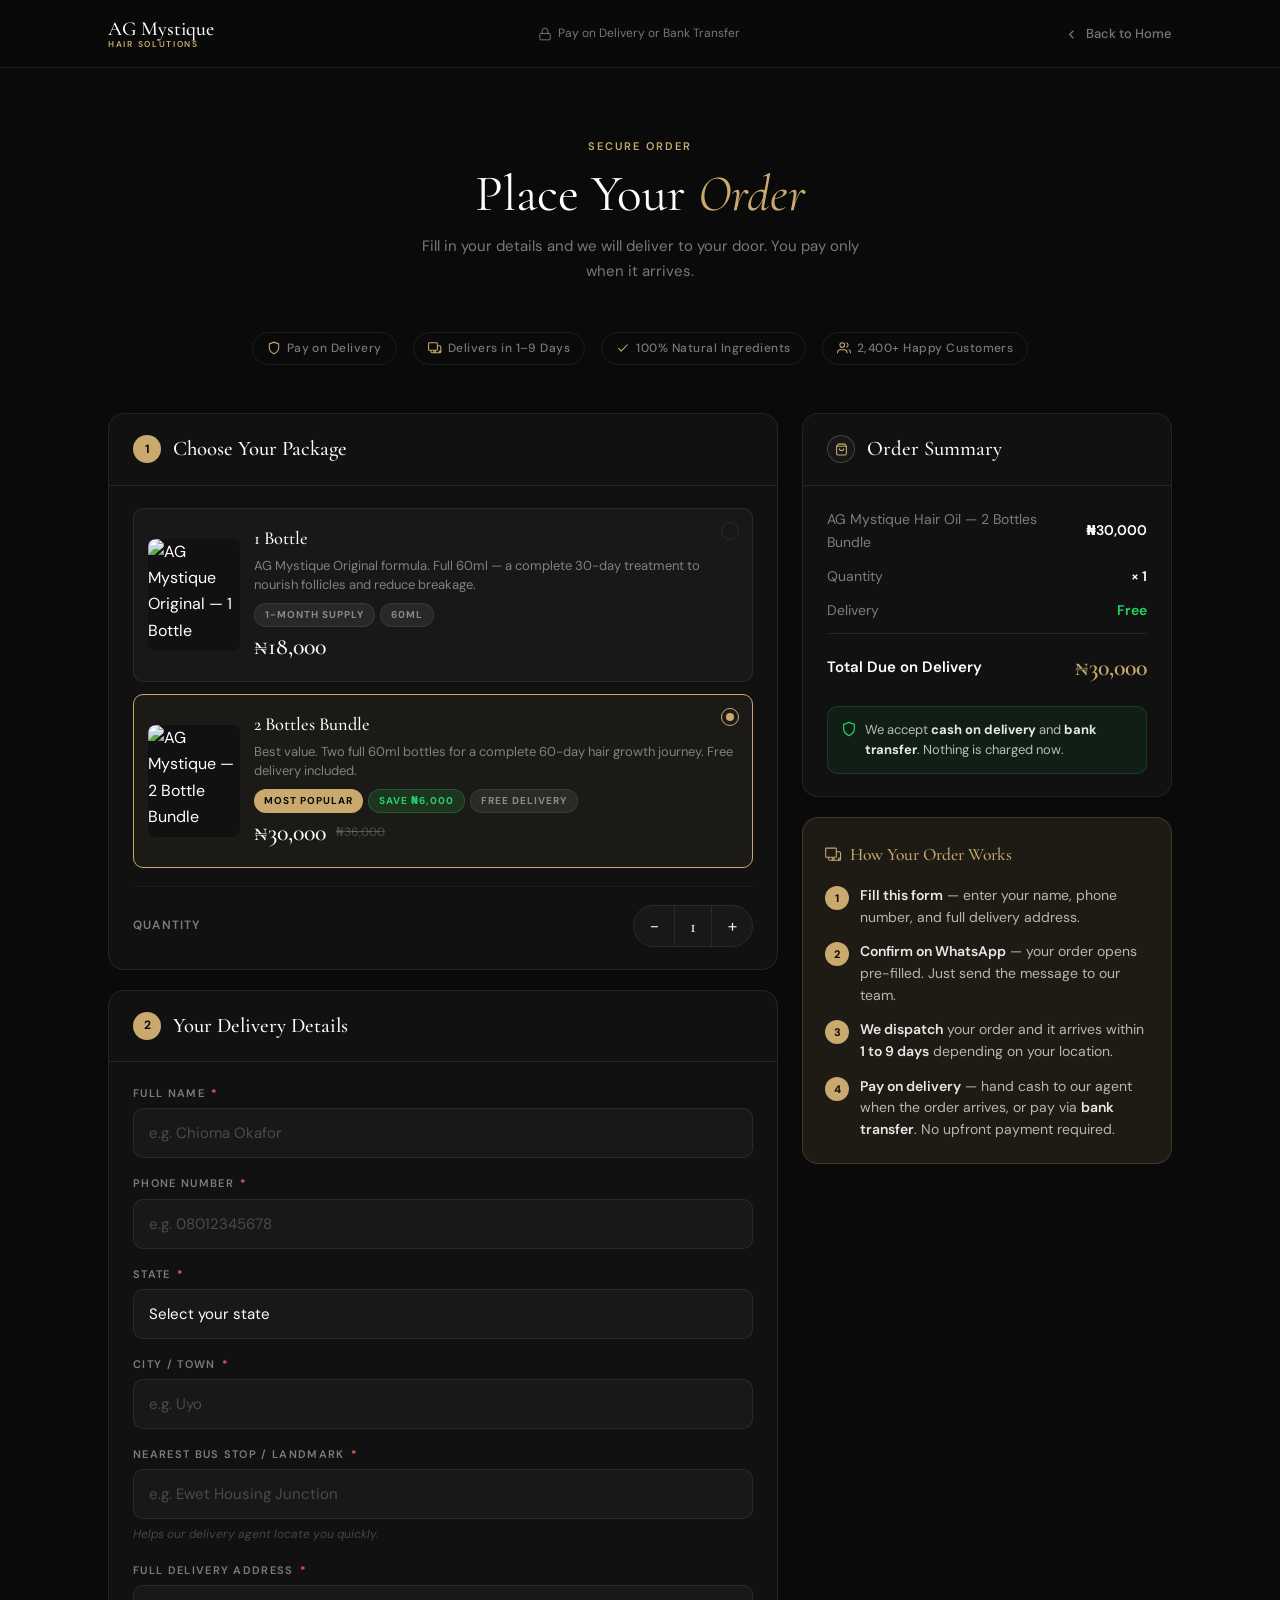
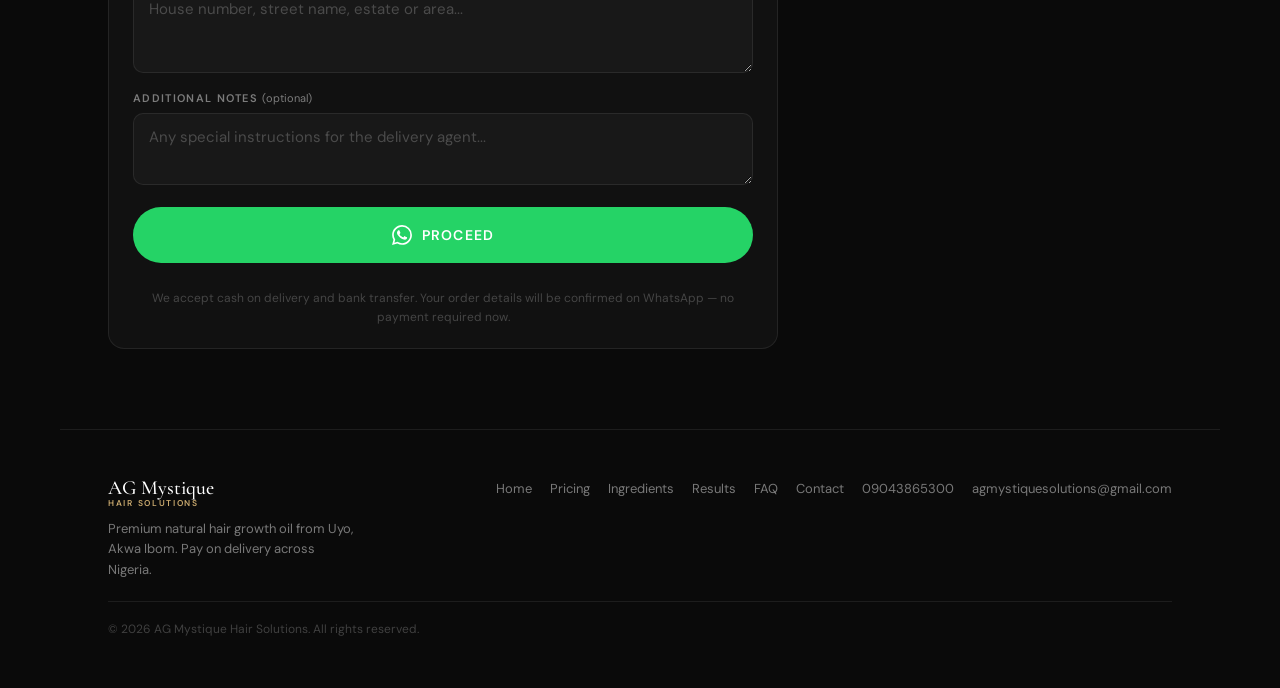
==== commit 0159c8d7: "cc" ====
--- a/Order.html
+++ b/Order.html
@@ -304,6 +304,77 @@
     .del-text { font-size: 14px; color: rgba(255,255,255,.68); line-height: 1.55; }
     .del-text strong { color: rgba(255,255,255,.9); font-weight: 600; }
 
+    /* SUCCESS OVERLAY */
+    .success-overlay {
+      position: fixed; inset: 0; z-index: 999;
+      background: rgba(5,5,5,0.92);
+      backdrop-filter: blur(12px);
+      -webkit-backdrop-filter: blur(12px);
+      display: flex; align-items: center; justify-content: center;
+      padding: 24px;
+      opacity: 0; pointer-events: none;
+      transition: opacity 0.4s ease;
+    }
+    .success-overlay.visible { opacity: 1; pointer-events: all; }
+
+    .success-card {
+      background: var(--surface);
+      border: 1px solid rgba(201,169,110,0.25);
+      border-radius: var(--card);
+      padding: clamp(32px,6vw,52px);
+      max-width: 460px; width: 100%;
+      text-align: center;
+      transform: scale(0.92) translateY(16px);
+      transition: transform 0.4s cubic-bezier(0.34,1.56,0.64,1);
+    }
+    .success-overlay.visible .success-card { transform: scale(1) translateY(0); }
+
+    .success-icon {
+      width: 72px; height: 72px; border-radius: 50%;
+      background: rgba(37,211,102,0.12);
+      border: 1.5px solid rgba(37,211,102,0.3);
+      display: flex; align-items: center; justify-content: center;
+      margin: 0 auto 20px;
+      color: var(--green);
+      animation: popIn 0.5s 0.2s cubic-bezier(0.34,1.56,0.64,1) both;
+    }
+    @keyframes popIn {
+      from { transform: scale(0); opacity: 0; }
+      to   { transform: scale(1); opacity: 1; }
+    }
+
+    .success-title {
+      font-family: var(--font-serif);
+      font-size: clamp(1.6rem,4vw,2.2rem);
+      font-weight: 400; margin-bottom: 12px;
+    }
+    .success-msg {
+      font-size: 15px; color: var(--muted);
+      line-height: 1.65; margin-bottom: 20px;
+    }
+    .success-divider {
+      height: 1px; background: var(--border); margin: 20px 0;
+    }
+    .success-sub {
+      font-size: 13px; color: var(--muted-2); margin-bottom: 20px;
+    }
+    .success-wa-btn {
+      display: inline-flex; align-items: center; justify-content: center; gap: 10px;
+      width: 100%; padding: 16px 24px;
+      border-radius: var(--pill);
+      background: var(--green); color: var(--white);
+      font-family: var(--font-sans); font-size: 14px;
+      font-weight: 600; letter-spacing: .08em; text-transform: uppercase;
+      border: none; cursor: pointer;
+      transition: background var(--ease);
+      margin-bottom: 16px; min-height: 54px;
+    }
+    .success-wa-btn:hover { background: var(--green-dark); }
+    .success-payment {
+      font-size: 13px; color: var(--muted-2);
+    }
+    .success-payment strong { color: var(--muted); }
+
     /* FOOTER */
     .order-footer { border-top: 1px solid var(--border); padding: clamp(28px,5vw,48px) var(--px); max-width: 1160px; margin: 0 auto; }
     .footer-inner { display: flex; flex-direction: column; gap: 20px; }
@@ -362,7 +433,7 @@
       </a>
       <span class="nav-secure" aria-label="Payment on delivery — no upfront payment">
         <svg viewBox="0 0 24 24" fill="none" stroke="currentColor" stroke-width="1.6" width="14" height="14" aria-hidden="true"><rect x="3" y="11" width="18" height="11" rx="2"/><path d="M7 11V7a5 5 0 0110 0v4"/></svg>
-        Pay on Delivery — No Upfront Payment
+        Pay on Delivery or Bank Transfer
       </span>
       <a href="index.html" class="nav-back" aria-label="Back to home page">
         <svg viewBox="0 0 24 24" fill="none" stroke="currentColor" stroke-width="2" width="15" height="15" aria-hidden="true"><polyline points="15 18 9 12 15 6"/></svg>
@@ -545,9 +616,9 @@
                 <!-- SUBMIT -->
                 <button class="btn-submit" id="btn-submit" type="button" aria-label="Proceed to WhatsApp to confirm your order">
                   <svg viewBox="0 0 24 24" fill="currentColor" width="20" height="20" aria-hidden="true"><path d="M17.472 14.382c-.297-.149-1.758-.867-2.03-.967-.273-.099-.471-.148-.67.15-.197.297-.767.966-.94 1.164-.173.199-.347.223-.644.075-.297-.15-1.255-.463-2.39-1.475-.883-.788-1.48-1.761-1.653-2.059-.173-.297-.018-.458.13-.606.134-.133.298-.347.446-.52.149-.174.198-.298.298-.497.099-.198.05-.371-.025-.52-.075-.149-.669-1.612-.916-2.207-.242-.579-.487-.5-.669-.51-.173-.008-.371-.01-.57-.01-.198 0-.52.074-.792.372-.272.297-1.04 1.016-1.04 2.479 0 1.462 1.065 2.875 1.213 3.074.149.198 2.096 3.2 5.077 4.487.709.306 1.262.489 1.694.625.712.227 1.36.195 1.871.118.571-.085 1.758-.719 2.006-1.413.248-.694.248-1.289.173-1.413-.074-.124-.272-.198-.57-.347m-5.421 7.403h-.004a9.87 9.87 0 01-5.031-1.378l-.361-.214-3.741.982.998-3.648-.235-.374a9.86 9.86 0 01-1.51-5.26c.001-5.45 4.436-9.884 9.888-9.884 2.64 0 5.122 1.03 6.988 2.898a9.825 9.825 0 012.893 6.994c-.003 5.45-4.437 9.884-9.885 9.884m8.413-18.297A11.815 11.815 0 0012.05 0C5.495 0 .16 5.335.157 11.892c0 2.096.547 4.142 1.588 5.945L.057 24l6.305-1.654a11.882 11.882 0 005.683 1.448h.005c6.554 0 11.89-5.335 11.893-11.893a11.821 11.821 0 00-3.48-8.413z"/></svg>
-                  Proceed to WhatsApp
+                  Proceed
                 </button>
-                <p class="submit-note">Your order details open pre-filled in WhatsApp for our team to confirm. No payment now — you pay on delivery.</p>
+                <p class="submit-note">We accept cash on delivery and bank transfer. Your order details will be confirmed on WhatsApp — no payment required now.</p>
 
               </div>
             </div>
@@ -558,8 +629,8 @@
         <!-- ═══ RIGHT COL: SUMMARY + HOW IT WORKS ═══ -->
         <div class="order-right">
 
-          <!-- ORDER SUMMARY (sticky) -->
-          <div class="section-card" style="margin-bottom:20px; position:sticky; top:calc(var(--nav-h) + 16px);">
+          <!-- ORDER SUMMARY -->
+          <div class="section-card" style="margin-bottom:20px;">
             <div class="card-header">
               <span class="card-step" style="background:var(--surface-2);color:var(--gold);border:1px solid rgba(201,169,110,.28);">
                 <svg viewBox="0 0 24 24" fill="none" stroke="currentColor" stroke-width="2" width="13" height="13" aria-hidden="true"><path d="M6 2L3 6v14a2 2 0 002 2h14a2 2 0 002-2V6l-3-4z"/><line x1="3" y1="6" x2="21" y2="6"/><path d="M16 10a4 4 0 01-8 0"/></svg>
@@ -587,7 +658,7 @@
               </div>
               <div class="sum-note" role="note">
                 <svg viewBox="0 0 24 24" fill="none" stroke="currentColor" stroke-width="1.8" width="16" height="16" aria-hidden="true"><path d="M12 22s8-4 8-10V5l-8-3-8 3v7c0 6 8 10 8 10z"/></svg>
-                <span>Our agent collects <strong>cash on delivery</strong>. Nothing is charged now.</span>
+                <span>We accept <strong>cash on delivery</strong> and <strong>bank transfer</strong>. Nothing is charged now.</span>
               </div>
             </div>
           </div>
@@ -613,7 +684,7 @@
               </div>
               <div class="del-step">
                 <span class="del-num">4</span>
-                <p class="del-text"><strong>Pay on delivery</strong> — hand cash to our agent when the order arrives. No upfront payment required.</p>
+                <p class="del-text"><strong>Pay on delivery</strong> — hand cash to our agent when the order arrives, or pay via <strong>bank transfer</strong>. No upfront payment required.</p>
               </div>
             </div>
           </div>
@@ -641,19 +712,33 @@
           <a href="index.html#results" class="footer-link" role="listitem">Results</a>
           <a href="index.html#faq" class="footer-link" role="listitem">FAQ</a>
           <a href="index.html#contact" class="footer-link" role="listitem">Contact</a>
-          <a href="tel:09043865300" class="footer-link" role="listitem">0904 386 5300</a>
+          <a href="tel:09043865300" class="footer-link" role="listitem">09043865300</a>
           <a href="mailto:agmystiquesolutions@gmail.com" class="footer-link" role="listitem">agmystiquesolutions@gmail.com</a>
         </div>
       </div>
       <div class="footer-bottom">
         <p class="footer-copy">&copy; <span id="footer-year"></span> AG Mystique Hair Solutions. All rights reserved.</p>
-        <p class="footer-pay">
-          <svg viewBox="0 0 24 24" fill="none" stroke="currentColor" stroke-width="1.8" width="13" height="13" aria-hidden="true"><path d="M12 22s8-4 8-10V5l-8-3-8 3v7c0 6 8 10 8 10z"/></svg>
-          Payment on delivery — no card required
-        </p>
       </div>
     </div>
   </footer>
+
+  <!-- SUCCESS OVERLAY -->
+  <div class="success-overlay" id="success-overlay" role="dialog" aria-modal="true" aria-labelledby="success-title">
+    <div class="success-card">
+      <div class="success-icon" aria-hidden="true">
+        <svg viewBox="0 0 24 24" fill="none" stroke="currentColor" stroke-width="1.8" width="36" height="36"><polyline points="20 6 9 17 4 12"/></svg>
+      </div>
+      <h2 class="success-title" id="success-title">Order Received!</h2>
+      <p class="success-msg">Thank you! Your order has been placed successfully. We are opening WhatsApp now so our team can confirm your delivery.</p>
+      <div class="success-divider"></div>
+      <p class="success-sub">If WhatsApp did not open automatically, tap the button below.</p>
+      <button class="success-wa-btn" id="success-wa-btn" type="button">
+        <svg viewBox="0 0 24 24" fill="currentColor" width="20" height="20" aria-hidden="true"><path d="M17.472 14.382c-.297-.149-1.758-.867-2.03-.967-.273-.099-.471-.148-.67.15-.197.297-.767.966-.94 1.164-.173.199-.347.223-.644.075-.297-.15-1.255-.463-2.39-1.475-.883-.788-1.48-1.761-1.653-2.059-.173-.297-.018-.458.13-.606.134-.133.298-.347.446-.52.149-.174.198-.298.298-.497.099-.198.05-.371-.025-.52-.075-.149-.669-1.612-.916-2.207-.242-.579-.487-.5-.669-.51-.173-.008-.371-.01-.57-.01-.198 0-.52.074-.792.372-.272.297-1.04 1.016-1.04 2.479 0 1.462 1.065 2.875 1.213 3.074.149.198 2.096 3.2 5.077 4.487.709.306 1.262.489 1.694.625.712.227 1.36.195 1.871.118.571-.085 1.758-.719 2.006-1.413.248-.694.248-1.289.173-1.413-.074-.124-.272-.198-.57-.347m-5.421 7.403h-.004a9.87 9.87 0 01-5.031-1.378l-.361-.214-3.741.982.998-3.648-.235-.374a9.86 9.86 0 01-1.51-5.26c.001-5.45 4.436-9.884 9.888-9.884 2.64 0 5.122 1.03 6.988 2.898a9.825 9.825 0 012.893 6.994c-.003 5.45-4.437 9.884-9.885 9.884m8.413-18.297A11.815 11.815 0 0012.05 0C5.495 0 .16 5.335.157 11.892c0 2.096.547 4.142 1.588 5.945L.057 24l6.305-1.654a11.882 11.882 0 005.683 1.448h.005c6.554 0 11.89-5.335 11.893-11.893a11.821 11.821 0 00-3.48-8.413z"/></svg>
+        Open WhatsApp
+      </button>
+      <p class="success-payment">Payment accepted: <strong>Cash on Delivery</strong> or <strong>Bank Transfer</strong></p>
+    </div>
+  </div>
 
   <script>
     'use strict';
@@ -738,7 +823,7 @@
       return ok;
     }
 
-    /* ── SUBMIT → WHATSAPP ── */
+    /* ── SUBMIT → SUCCESS SCREEN → WHATSAPP ── */
     submitBtn.addEventListener('click', () => {
       if (!validate()) {
         const first = document.querySelector('.form-input.err, .form-textarea.err, .form-select.err');
@@ -764,7 +849,7 @@
         `Quantity: ${qty}`,
         `Unit Price: ${fmt(pkg.price)}`,
         `Total: ${fmt(total)}`,
-        `Delivery: ${pkg.delivery}`,
+        `Payment: Cash on delivery or bank transfer`,
         ``,
         `*DELIVERY DETAILS*`,
         `Name: ${name}`,
@@ -775,20 +860,25 @@
         `Address: ${addr}`,
         note ? `Notes: ${note}` : null,
         ``,
-        `I understand that payment will be made on delivery. Please confirm my order. Thank you.`
+        `I understand that payment will be made on delivery or via bank transfer. Please confirm my order. Thank you.`
       ].filter(l => l !== null).join('\n');
 
-      const url = `https://wa.me/2349043865300?text=${encodeURIComponent(msg)}`;
-
-      submitBtn.disabled = true;
-      submitBtn.textContent = 'Opening WhatsApp...';
+      const waUrl = `https://wa.me/2348024547273?text=${encodeURIComponent(msg)}`;
+
+      // Show success overlay
+      const overlay = document.getElementById('success-overlay');
+      const waBtn   = document.getElementById('success-wa-btn');
+      overlay.classList.add('visible');
+      document.body.style.overflow = 'hidden';
+
+      // Auto-open WhatsApp after 2s and wire up the button
+      waBtn.addEventListener('click', () => {
+        window.open(waUrl, '_blank', 'noopener,noreferrer');
+      }, { once: true });
 
       setTimeout(() => {
-        window.open(url, '_blank', 'noopener,noreferrer');
-        submitBtn.innerHTML = `<svg viewBox="0 0 24 24" fill="currentColor" width="18" height="18" aria-hidden="true"><polyline points="20 6 9 17 4 12"/></svg> Order Sent — Check WhatsApp`;
-        submitBtn.style.background = '#1a9e4e';
-        submitBtn.disabled = false;
-      }, 500);
+        window.open(waUrl, '_blank', 'noopener,noreferrer');
+      }, 2000);
     });
   </script>
 </body>
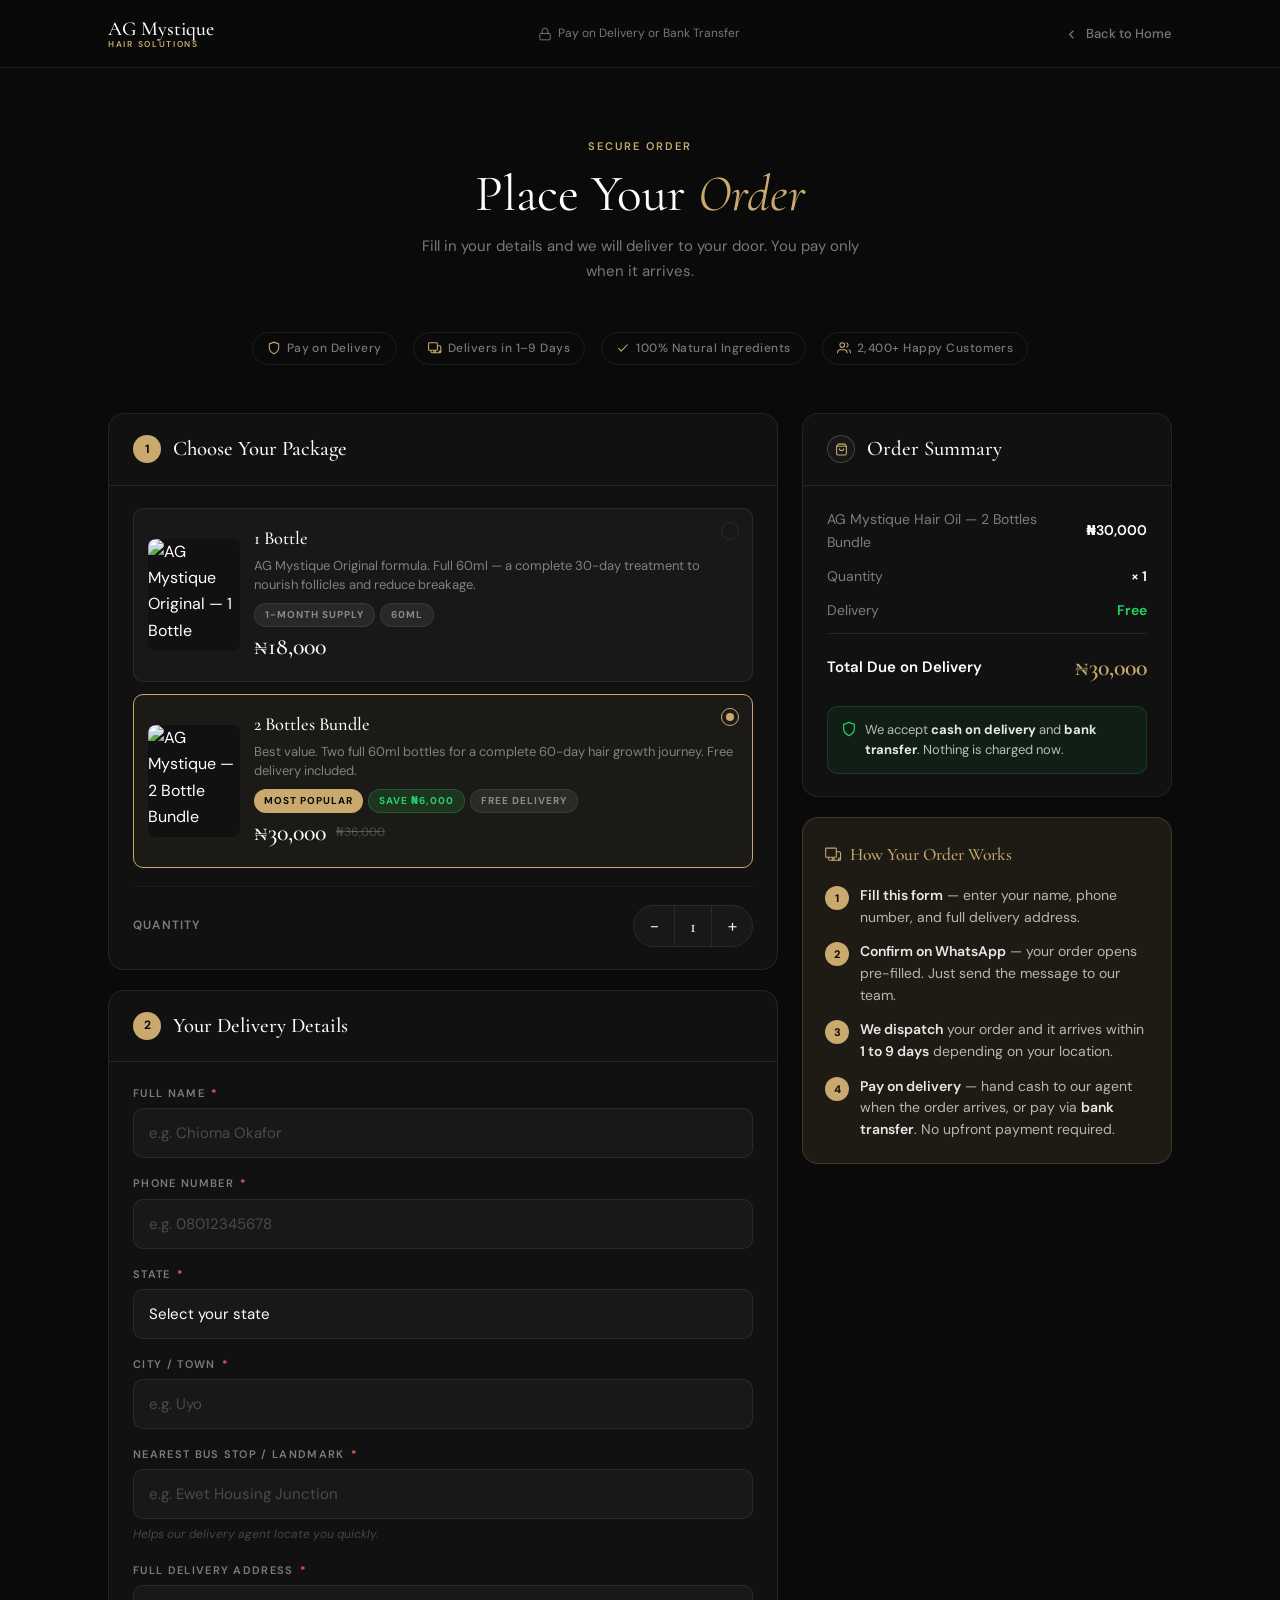
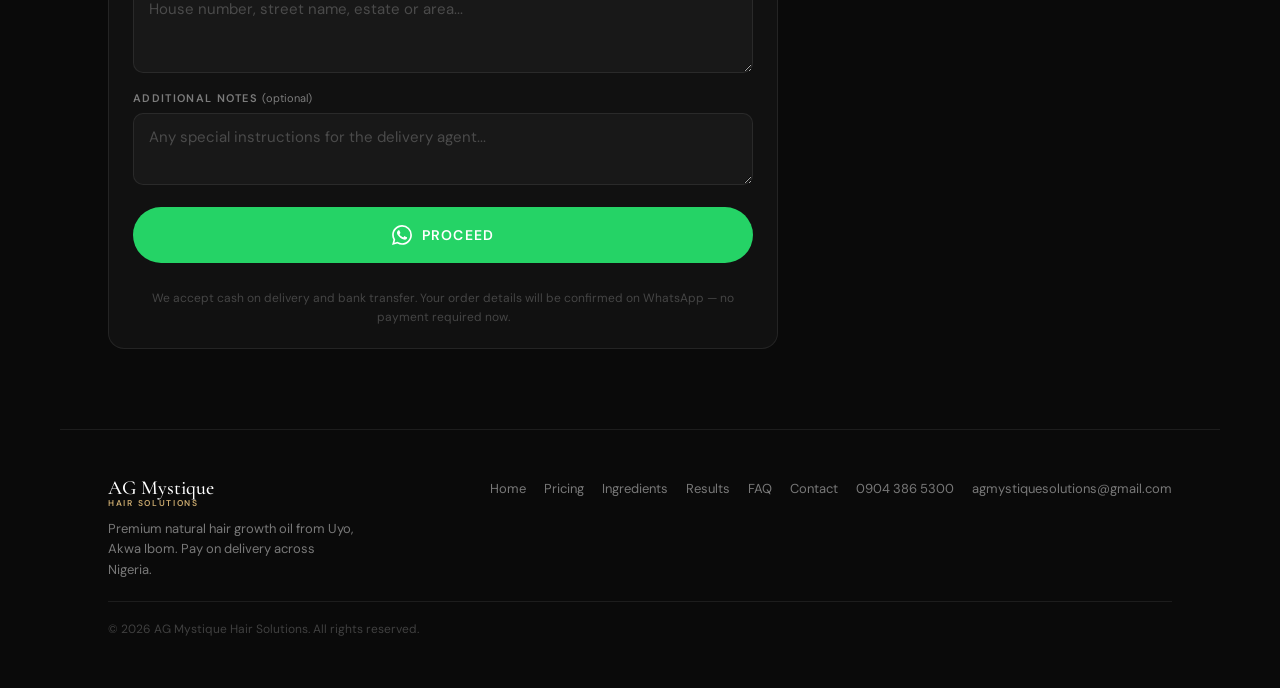
==== commit e0cca66d: "ch" ====
--- a/Order.html
+++ b/Order.html
@@ -375,6 +375,16 @@
     }
     .success-payment strong { color: var(--muted); }
 
+    .success-close {
+      display: block; width: 100%; margin-top: 10px;
+      padding: 12px; border-radius: var(--pill);
+      background: transparent; border: 1px solid var(--border);
+      color: var(--muted); font-family: var(--font-sans);
+      font-size: 13px; font-weight: 500; letter-spacing: .04em;
+      cursor: pointer; transition: border-color var(--ease), color var(--ease);
+    }
+    .success-close:hover { border-color: rgba(255,255,255,.2); color: var(--white); }
+
     /* FOOTER */
     .order-footer { border-top: 1px solid var(--border); padding: clamp(28px,5vw,48px) var(--px); max-width: 1160px; margin: 0 auto; }
     .footer-inner { display: flex; flex-direction: column; gap: 20px; }
@@ -712,7 +722,7 @@
           <a href="index.html#results" class="footer-link" role="listitem">Results</a>
           <a href="index.html#faq" class="footer-link" role="listitem">FAQ</a>
           <a href="index.html#contact" class="footer-link" role="listitem">Contact</a>
-          <a href="tel:09043865300" class="footer-link" role="listitem">09043865300</a>
+          <a href="tel:09043865300" class="footer-link" role="listitem">0904 386 5300</a>
           <a href="mailto:agmystiquesolutions@gmail.com" class="footer-link" role="listitem">agmystiquesolutions@gmail.com</a>
         </div>
       </div>
@@ -737,6 +747,9 @@
         Open WhatsApp
       </button>
       <p class="success-payment">Payment accepted: <strong>Cash on Delivery</strong> or <strong>Bank Transfer</strong></p>
+      <button class="success-close" id="success-close" type="button" aria-label="Close and go back to order form">
+        Go Back to Order
+      </button>
     </div>
   </div>
 
@@ -863,7 +876,7 @@
         `I understand that payment will be made on delivery or via bank transfer. Please confirm my order. Thank you.`
       ].filter(l => l !== null).join('\n');
 
-      const waUrl = `https://wa.me/2348024547273?text=${encodeURIComponent(msg)}`;
+      const waUrl = `https://wa.me/2349043865300?text=${encodeURIComponent(msg)}`;
 
       // Show success overlay
       const overlay = document.getElementById('success-overlay');
@@ -871,7 +884,10 @@
       overlay.classList.add('visible');
       document.body.style.overflow = 'hidden';
 
-      // Auto-open WhatsApp after 2s and wire up the button
+      document.getElementById('success-close').addEventListener('click', () => {
+        overlay.classList.remove('visible');
+        document.body.style.overflow = '';
+      });
       waBtn.addEventListener('click', () => {
         window.open(waUrl, '_blank', 'noopener,noreferrer');
       }, { once: true });
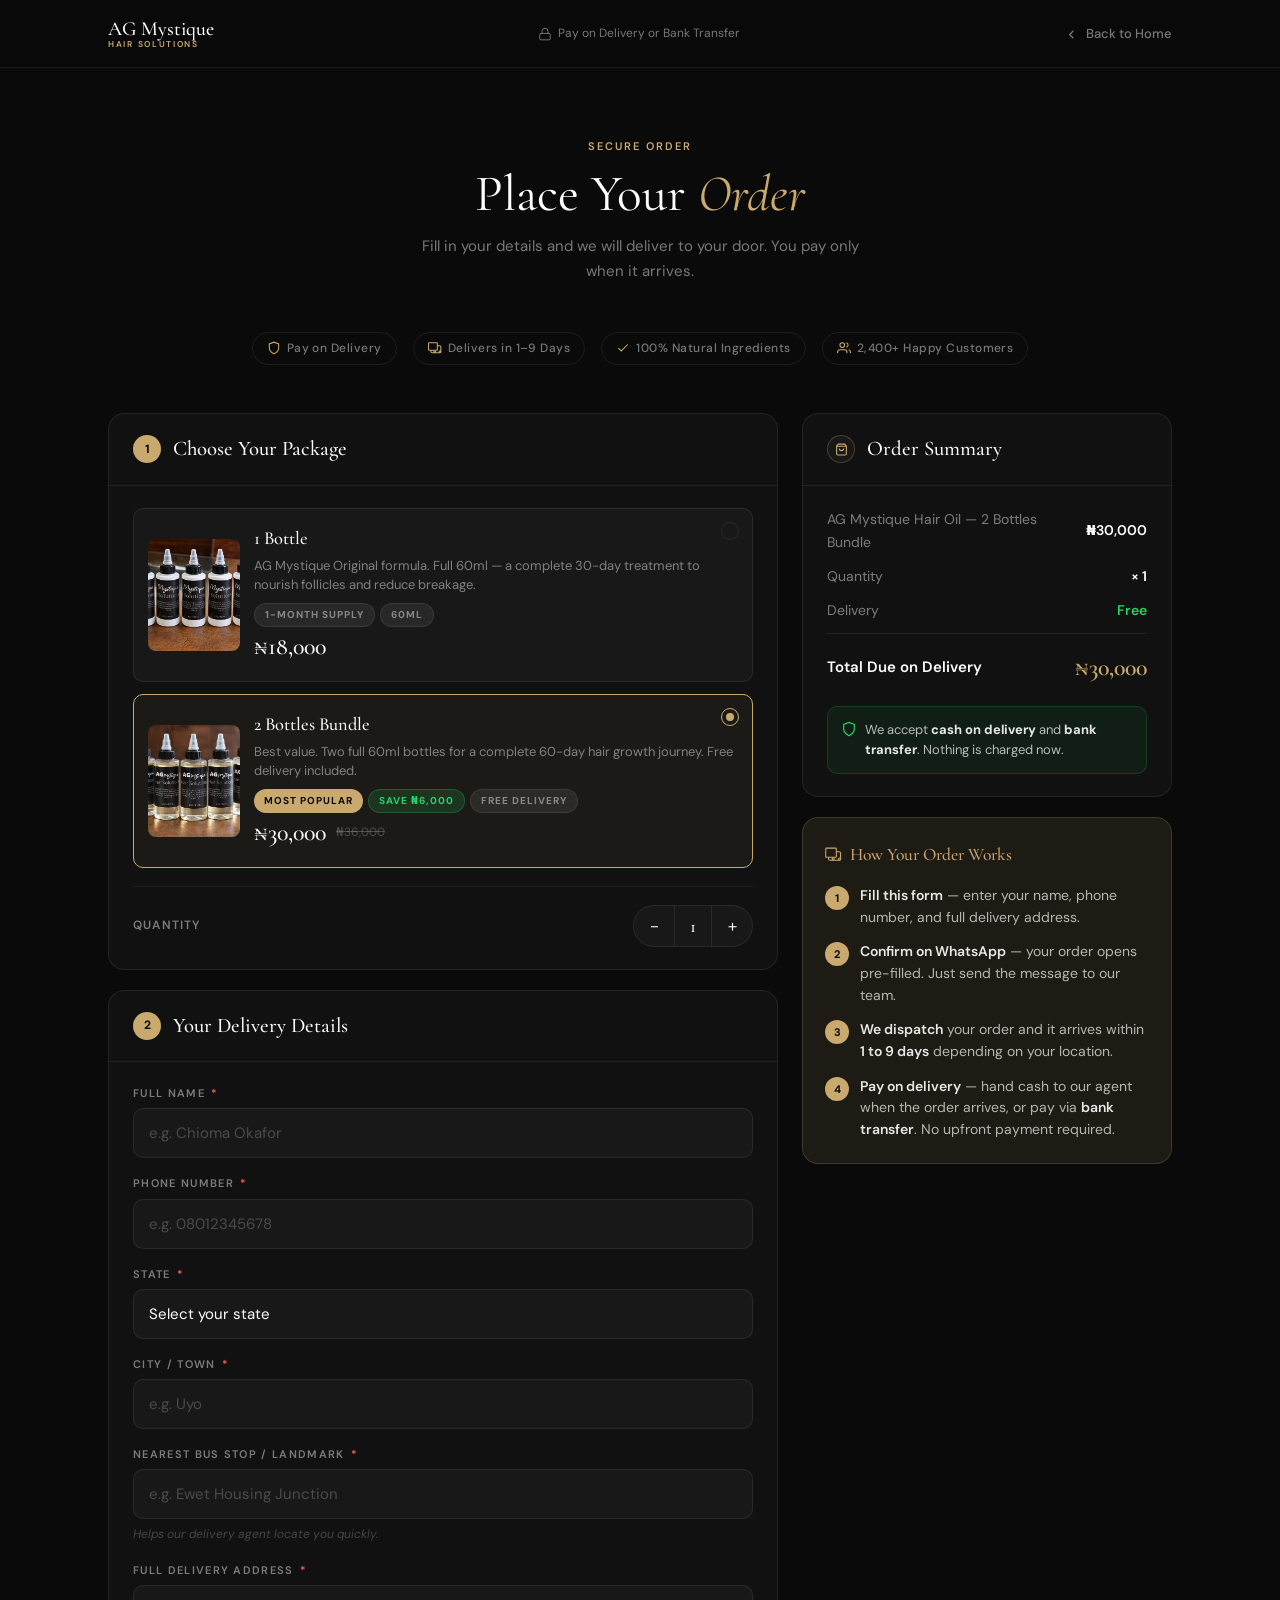
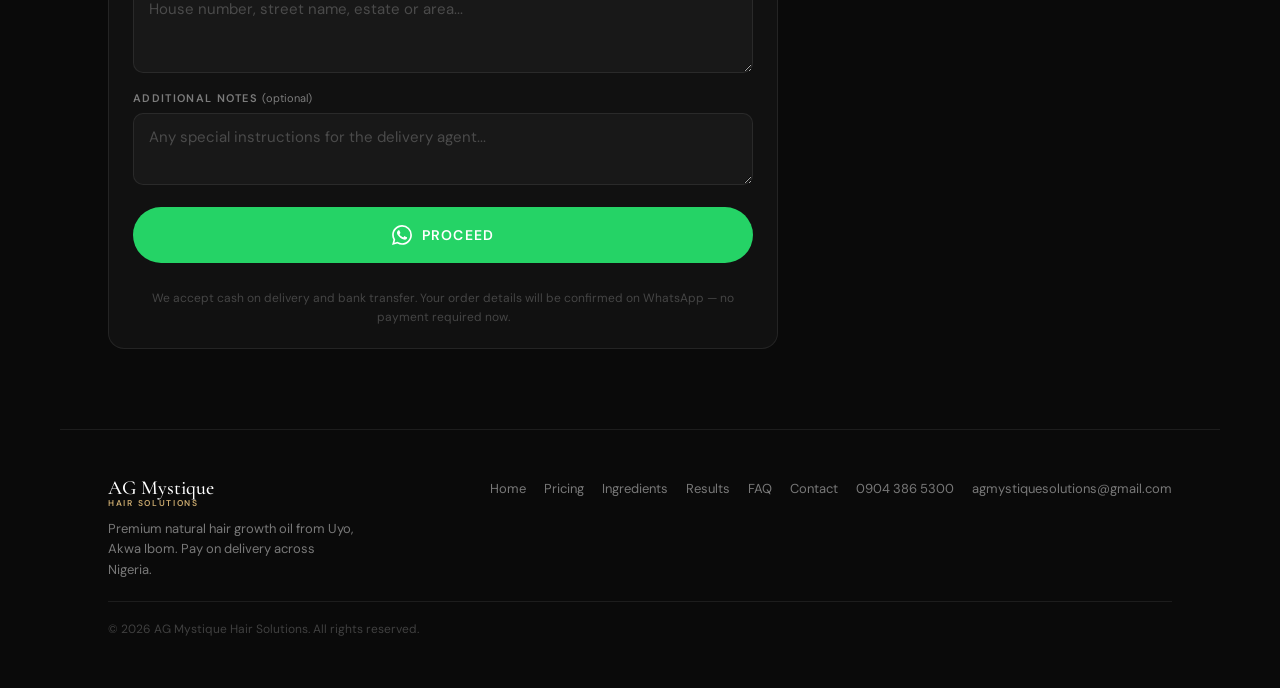
==== commit faf73749: "vvv" ====
--- a/Order.html
+++ b/Order.html
@@ -502,7 +502,7 @@
                   <input type="radio" name="pkg" value="1b" data-price="18000" data-label="AG Mystique Hair Oil — 1 Bottle" />
                   <div class="product-option-inner">
                     <div class="opt-img-wrap">
-                      <img src="https://images.unsplash.com/photo-1571781926291-c477ebfd024b?w=200&q=80&auto=format&fit=crop" alt="AG Mystique Original — 1 Bottle" class="opt-img" loading="lazy" />
+                      <img src="images/image1.jpeg" alt="AG Mystique Original — 1 Bottle" class="opt-img" loading="lazy" />
                     </div>
                     <div class="opt-details">
                       <div class="opt-name">1 Bottle</div>
@@ -524,7 +524,7 @@
                   <input type="radio" name="pkg" value="2b" data-price="30000" data-label="AG Mystique Hair Oil — 2 Bottles Bundle" checked />
                   <div class="product-option-inner">
                     <div class="opt-img-wrap">
-                      <img src="https://images.unsplash.com/photo-1620916566398-39f1143ab7be?w=200&q=80&auto=format&fit=crop" alt="AG Mystique — 2 Bottle Bundle" class="opt-img" loading="lazy" />
+                      <img src="images/imag2.jpeg" alt="AG Mystique — 2 Bottle Bundle" class="opt-img" loading="lazy" />
                     </div>
                     <div class="opt-details">
                       <div class="opt-name">2 Bottles Bundle</div>
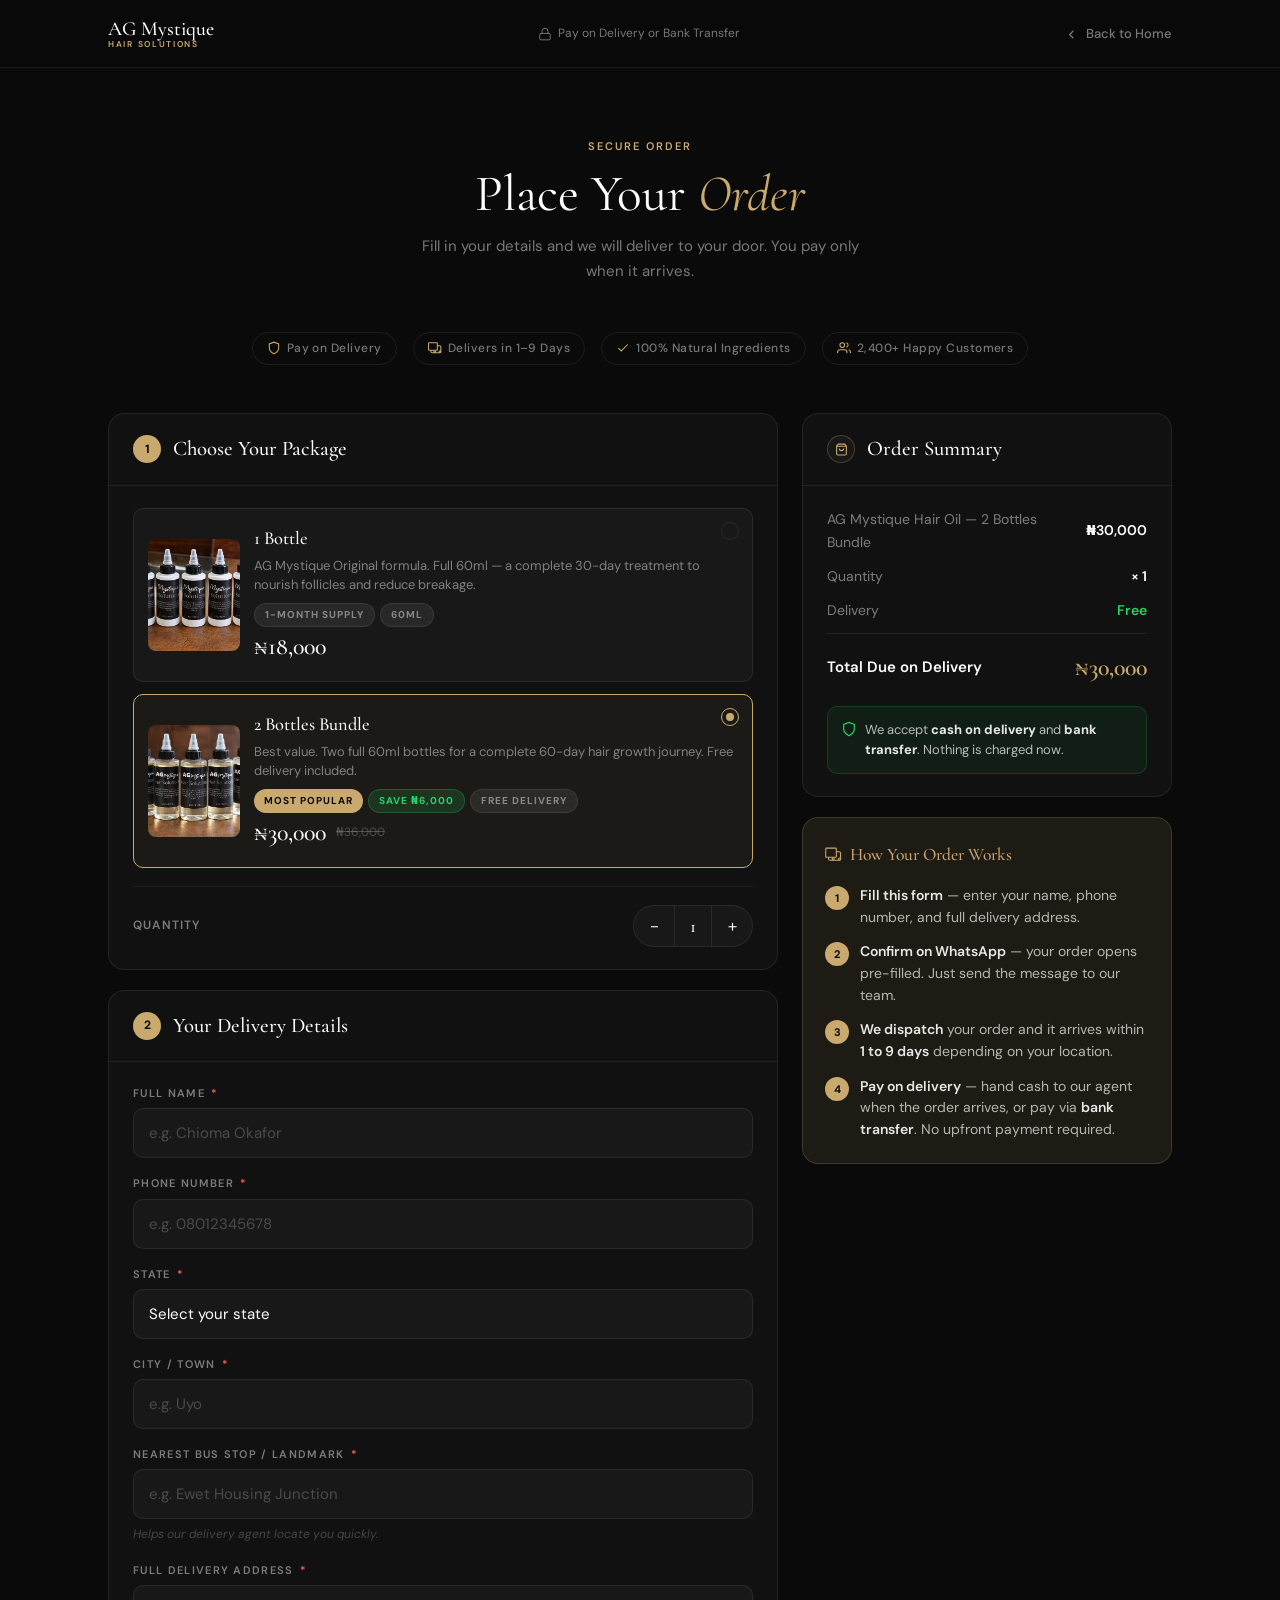
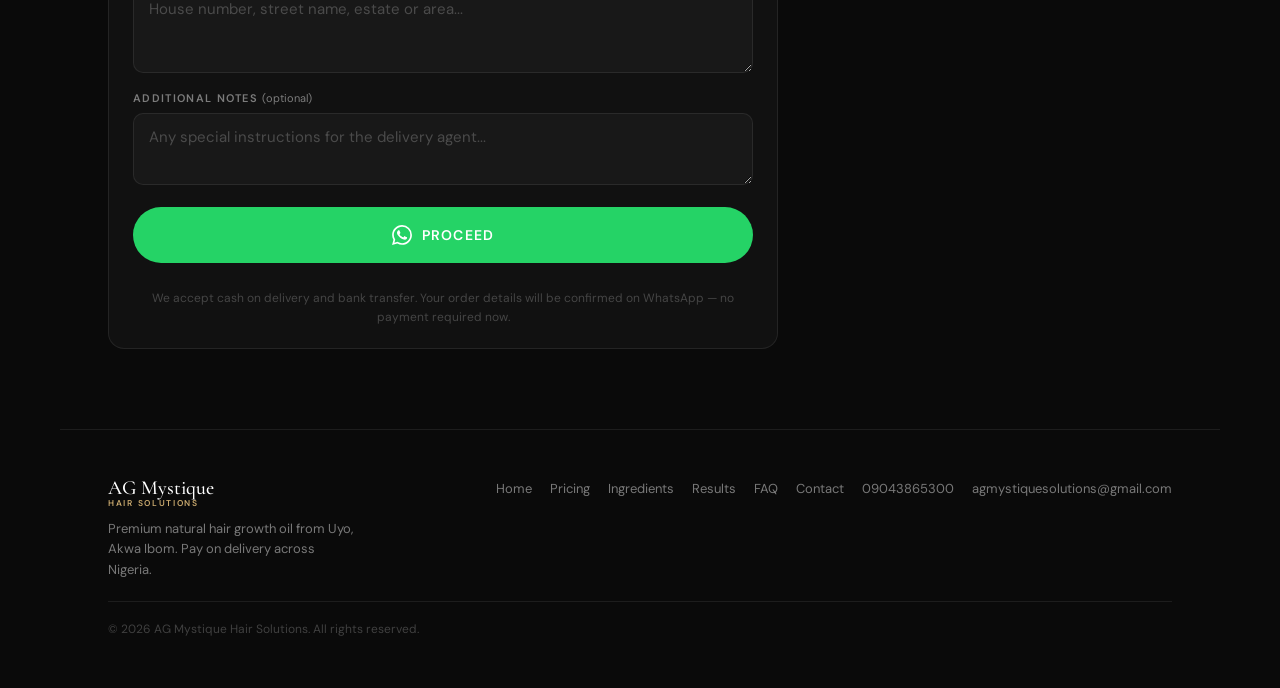
==== commit bf16d00b: "ccc" ====
--- a/Order.html
+++ b/Order.html
@@ -722,7 +722,7 @@
           <a href="index.html#results" class="footer-link" role="listitem">Results</a>
           <a href="index.html#faq" class="footer-link" role="listitem">FAQ</a>
           <a href="index.html#contact" class="footer-link" role="listitem">Contact</a>
-          <a href="tel:09043865300" class="footer-link" role="listitem">0904 386 5300</a>
+          <a href="tel:09043865300" class="footer-link" role="listitem">09043865300</a>
           <a href="mailto:agmystiquesolutions@gmail.com" class="footer-link" role="listitem">agmystiquesolutions@gmail.com</a>
         </div>
       </div>
@@ -876,7 +876,7 @@
         `I understand that payment will be made on delivery or via bank transfer. Please confirm my order. Thank you.`
       ].filter(l => l !== null).join('\n');
 
-      const waUrl = `https://wa.me/2349043865300?text=${encodeURIComponent(msg)}`;
+      const waUrl = `https://wa.me/2348024547273?text=${encodeURIComponent(msg)}`;
 
       // Show success overlay
       const overlay = document.getElementById('success-overlay');
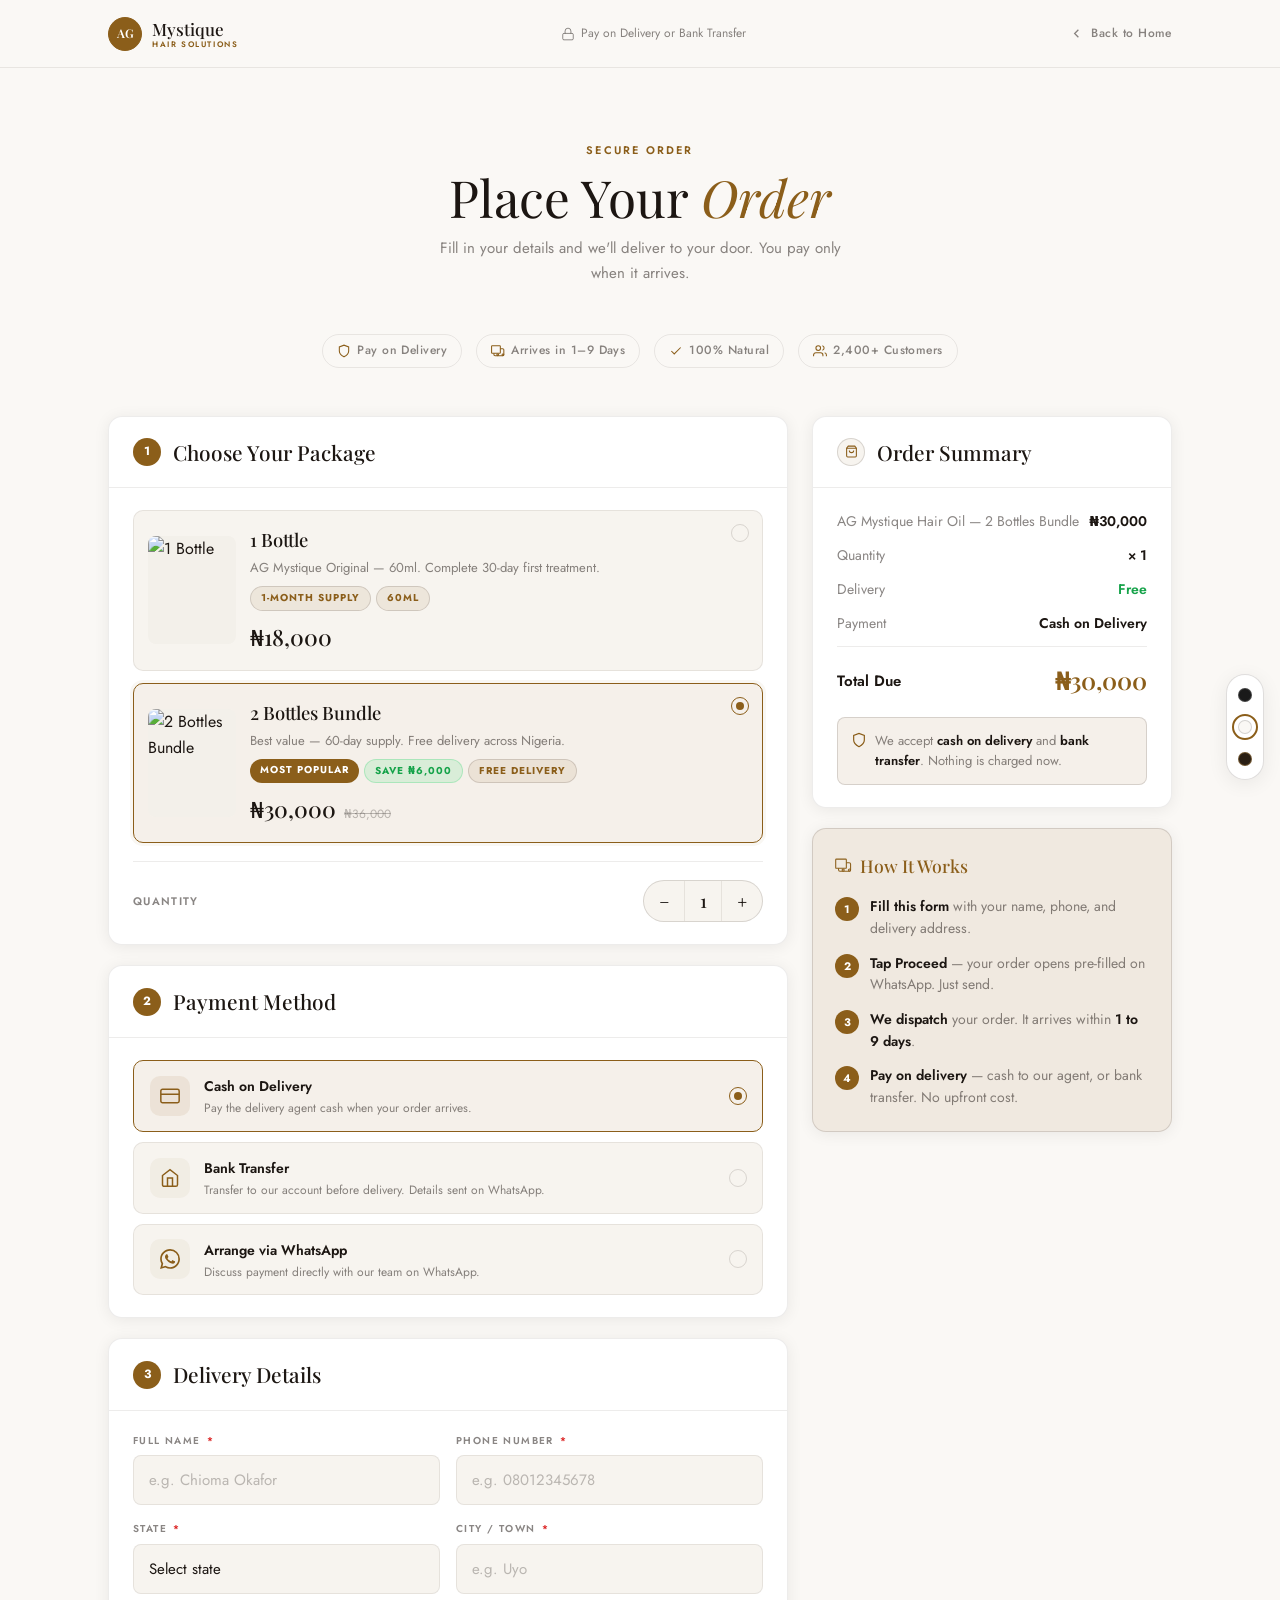
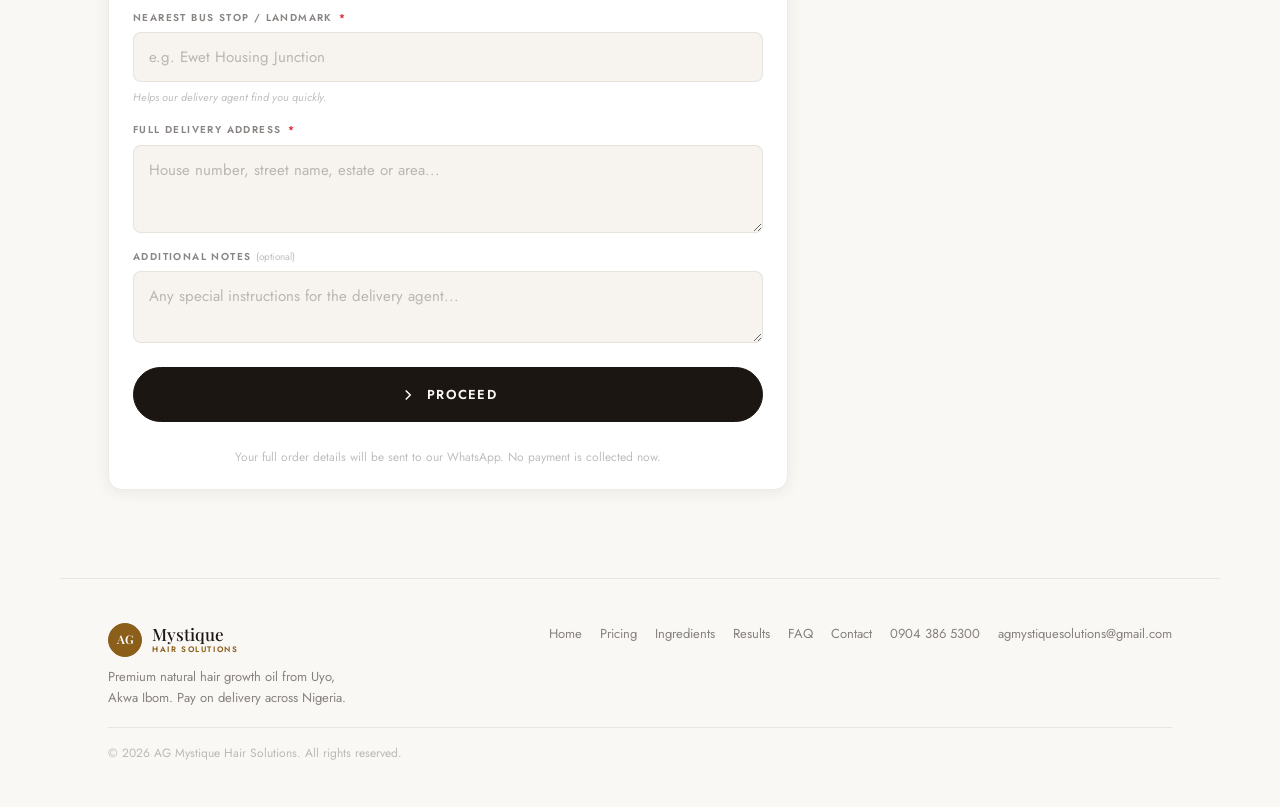
==== commit e9622123: "mmm" ====
--- a/Order.html
+++ b/Order.html
@@ -1,451 +1,747 @@
 <!DOCTYPE html>
-<html lang="en">
+<html lang="en" data-theme="light">
 <head>
-  <meta charset="UTF-8" />
-  <meta name="viewport" content="width=device-width, initial-scale=1.0" />
-  <meta name="description" content="Order AG Mystique Hair Solutions — Pay on delivery. Free delivery on 2-bottle orders. Arrives within 1–9 days." />
+  <meta charset="UTF-8"/>
+  <meta name="viewport" content="width=device-width, initial-scale=1.0"/>
+  <meta name="description" content="Order AG Mystique Hair Solutions — Pay on delivery or bank transfer. Arrives in 1–9 days."/>
   <title>Place Your Order — AG Mystique Hair Solutions</title>
-  <link rel="preconnect" href="https://fonts.googleapis.com" />
-  <link rel="preconnect" href="https://fonts.gstatic.com" crossorigin />
-  <link href="https://fonts.googleapis.com/css2?family=Cormorant+Garamond:ital,wght@0,300;0,400;0,500;0,600;1,300;1,400;1,500;1,600&family=DM+Sans:ital,opsz,wght@0,9..40,300;0,9..40,400;0,9..40,500;0,9..40,600;1,9..40,300&display=swap" rel="stylesheet" />
+  <link rel="preconnect" href="https://fonts.googleapis.com"/>
+  <link rel="preconnect" href="https://fonts.gstatic.com" crossorigin/>
+  <link href="https://fonts.googleapis.com/css2?family=Playfair+Display:ital,wght@0,400;0,500;0,600;1,400;1,500&family=Jost:wght@300;400;500;600&display=swap" rel="stylesheet"/>
   <style>
-    :root {
-      --bg:         #0a0a0a;
-      --surface:    #111111;
-      --surface-2:  #181818;
-      --border:     rgba(255,255,255,0.08);
-      --white:      #ffffff;
-      --muted:      rgba(255,255,255,0.45);
-      --muted-2:    rgba(255,255,255,0.22);
-      --green:      #25D366;
-      --green-dark: #1db954;
-      --gold:       #c9a96e;
-      --gold-soft:  rgba(201,169,110,0.11);
-      --error:      #ff5c5c;
-      --font-serif: 'Cormorant Garamond', Georgia, serif;
-      --font-sans:  'DM Sans', system-ui, sans-serif;
-      --pill:       100px;
-      --card:       16px;
-      --sm:         10px;
-      --ease:       0.3s cubic-bezier(0.4,0,0.2,1);
-      --nav-h:      68px;
-      --px:         20px;
-    }
-    *, *::before, *::after { box-sizing: border-box; margin: 0; padding: 0; }
-    html { scroll-behavior: smooth; -webkit-text-size-adjust: 100%; }
-    body {
-      background: var(--bg);
-      color: var(--white);
-      font-family: var(--font-sans);
-      line-height: 1.65;
-      -webkit-font-smoothing: antialiased;
-      overflow-x: hidden;
-    }
-    img { display: block; max-width: 100%; height: auto; }
-    a { color: inherit; text-decoration: none; }
-    ul { list-style: none; }
-    button { background: none; border: none; cursor: pointer; font-family: inherit; color: inherit; }
-
-    /* NAV */
-    .order-nav {
-      position: sticky; top: 0; z-index: 100;
-      height: var(--nav-h);
-      background: rgba(10,10,10,0.93);
-      backdrop-filter: blur(20px);
-      -webkit-backdrop-filter: blur(20px);
-      border-bottom: 1px solid var(--border);
-    }
-    .nav-inner {
-      display: flex; align-items: center; justify-content: space-between;
-      height: var(--nav-h);
-      padding: 0 var(--px);
-      max-width: 1160px; margin: 0 auto;
-    }
-    .nav-logo { display: flex; flex-direction: column; line-height: 1; }
-    .logo-main { font-family: var(--font-serif); font-size: 20px; font-weight: 500; }
-    .logo-sub  { font-size: 8.5px; font-weight: 600; letter-spacing: .2em; text-transform: uppercase; color: var(--gold); margin-top: 2px; }
-    .nav-secure {
-      display: none;
-      align-items: center; gap: 6px;
-      font-size: 12px; color: var(--muted);
-    }
-    .nav-back {
-      display: inline-flex; align-items: center; gap: 7px;
-      font-size: 13px; font-weight: 500; color: var(--muted);
-      transition: color var(--ease);
-    }
-    .nav-back:hover { color: var(--white); }
-    .nav-back:hover svg { transform: translateX(-3px); }
-    .nav-back svg { transition: transform var(--ease); }
-
-    /* LAYOUT */
-    .order-page {
-      max-width: 1160px; margin: 0 auto;
-      padding: clamp(32px,6vw,64px) var(--px) clamp(48px,8vw,80px);
-    }
-
-    /* PAGE HEADER */
-    .page-header { text-align: center; margin-bottom: clamp(28px,5vw,48px); animation: fadeUp .6s ease both; }
-    .page-eyebrow { display: inline-block; font-size: 11px; font-weight: 600; letter-spacing: .18em; text-transform: uppercase; color: var(--gold); margin-bottom: 10px; }
-    .page-title { font-family: var(--font-serif); font-size: clamp(2rem,6vw,3.2rem); font-weight: 400; line-height: 1.15; margin-bottom: 10px; }
-    .page-title em { font-style: italic; color: var(--gold); }
-    .page-sub { font-size: 15px; color: var(--muted); max-width: 440px; margin: 0 auto; }
-
-    /* TRUST STRIP */
-    .trust-strip {
-      display: flex; flex-wrap: wrap; justify-content: center; gap: 8px 16px;
-      margin-bottom: clamp(28px,5vw,48px);
-      animation: fadeUp .6s .1s ease both;
-    }
-    .trust-item {
-      display: inline-flex; align-items: center; gap: 6px;
-      font-size: 12px; font-weight: 500; letter-spacing: .04em; color: var(--muted);
-      padding: 6px 14px;
-      border: 1px solid var(--border); border-radius: var(--pill);
-    }
-    .trust-item svg { color: var(--gold); flex-shrink: 0; }
-
-    /* TWO-COL GRID */
-    .order-layout { display: grid; grid-template-columns: 1fr; gap: 24px; align-items: start; }
-
-    /* SECTION CARDS */
-    .section-card {
-      background: var(--surface);
-      border: 1px solid var(--border);
-      border-radius: var(--card);
-      overflow: hidden;
-      animation: fadeUp .6s .15s ease both;
-    }
-    .section-card.delay-2 { animation-delay: .22s; }
-
-    .card-header {
-      padding: 18px 24px;
-      border-bottom: 1px solid var(--border);
-      display: flex; align-items: center; gap: 12px;
-    }
-    .card-step {
-      width: 28px; height: 28px; border-radius: 50%;
-      background: var(--gold); color: #0a0a0a;
-      font-size: 12px; font-weight: 700;
-      display: flex; align-items: center; justify-content: center;
-      flex-shrink: 0;
-    }
-    .card-title { font-family: var(--font-serif); font-size: clamp(1.05rem,2.5vw,1.3rem); font-weight: 500; }
-    .card-body  { padding: 22px 24px; }
-
-    /* PRODUCT OPTIONS */
-    .product-options { display: flex; flex-direction: column; gap: 12px; }
-
-    .product-option { position: relative; cursor: pointer; display: block; }
-    .product-option input[type="radio"] { position: absolute; opacity: 0; width: 0; height: 0; }
-
-    .product-option-inner {
-      display: grid;
-      grid-template-columns: 76px 1fr;
-      gap: 14px;
-      align-items: center;
-      padding: 14px;
-      border: 1.5px solid var(--border);
-      border-radius: var(--sm);
-      background: var(--surface-2);
-      transition: border-color var(--ease), background var(--ease);
-    }
-    .product-option input:checked + .product-option-inner {
-      border-color: var(--gold);
-      background: rgba(201,169,110,0.06);
-    }
-    .product-option-inner:hover { border-color: rgba(201,169,110,0.35); }
-
-    .opt-img-wrap { width: 76px; height: 96px; border-radius: 8px; overflow: hidden; background: var(--surface); flex-shrink: 0; }
-    .opt-img { width: 100%; height: 100%; object-fit: cover; }
-
-    .opt-details { flex: 1; min-width: 0; }
-    .opt-name { font-family: var(--font-serif); font-size: clamp(.95rem,2.5vw,1.15rem); font-weight: 500; margin-bottom: 4px; }
-    .opt-desc { font-size: 13px; color: var(--muted); line-height: 1.45; margin-bottom: 8px; }
-    .opt-tags { display: flex; flex-wrap: wrap; gap: 5px; }
-    .opt-tag {
-      display: inline-flex; align-items: center;
-      padding: 3px 10px; border-radius: var(--pill);
-      font-size: 10px; font-weight: 700; letter-spacing: .1em; text-transform: uppercase;
-    }
-    .tag-pop  { background: var(--gold); color: #0a0a0a; }
-    .tag-save { background: rgba(37,211,102,.14); color: var(--green); border: 1px solid rgba(37,211,102,.25); }
-    .tag-unit { background: rgba(255,255,255,.07); color: var(--muted); border: 1px solid var(--border); }
-
-    .opt-price-col { display: flex; flex-direction: column; align-items: flex-end; gap: 3px; margin-top: 8px; }
-    .opt-price     { font-family: var(--font-serif); font-size: clamp(1.2rem,3vw,1.5rem); font-weight: 500; white-space: nowrap; }
-    .opt-price-was { font-size: 12px; color: var(--muted-2); text-decoration: line-through; }
-
-    /* Radio ring */
-    .opt-ring {
-      position: absolute; top: 14px; right: 14px;
-      width: 18px; height: 18px; border-radius: 50%;
-      border: 1.5px solid var(--border);
-      display: flex; align-items: center; justify-content: center;
-      transition: border-color var(--ease);
-      flex-shrink: 0;
-    }
-    .opt-ring::after {
-      content: ''; width: 8px; height: 8px; border-radius: 50%;
-      background: var(--gold); opacity: 0;
-      transition: opacity var(--ease), transform var(--ease); transform: scale(.5);
-    }
-    .product-option input:checked ~ .opt-ring { border-color: var(--gold); }
-    .product-option input:checked ~ .opt-ring::after { opacity: 1; transform: scale(1); }
-
-    /* QTY */
-    .qty-row {
-      display: flex; align-items: center; justify-content: space-between;
-      margin-top: 18px; padding-top: 18px; border-top: 1px solid rgba(255,255,255,.05);
-      flex-wrap: wrap; gap: 10px;
-    }
-    .qty-label { font-size: 12px; font-weight: 600; letter-spacing: .1em; text-transform: uppercase; color: var(--muted); }
-    .qty-controls {
-      display: flex; align-items: center;
-      border: 1px solid var(--border); border-radius: var(--pill);
-      overflow: hidden; background: var(--surface-2);
-    }
-    .qty-btn {
-      width: 40px; height: 40px; font-size: 18px; font-weight: 300;
-      display: flex; align-items: center; justify-content: center;
-      transition: background var(--ease); color: var(--white);
-    }
-    .qty-btn:hover { background: rgba(255,255,255,.06); }
-    .qty-btn:active { transform: scale(.9); }
-    .qty-num {
-      min-width: 38px; text-align: center;
-      font-family: var(--font-serif); font-size: 1.15rem; font-weight: 500;
-      border-left: 1px solid var(--border); border-right: 1px solid var(--border);
-      line-height: 40px;
-    }
-
-    /* ORDER SUMMARY */
-    .sum-lines { display: flex; flex-direction: column; gap: 11px; margin-bottom: 18px; }
-    .sum-line  { display: flex; justify-content: space-between; align-items: center; font-size: 14px; color: var(--muted); gap: 8px; }
-    .sum-line .lv { font-weight: 600; color: var(--white); }
-    .sum-total {
-      padding-top: 14px; border-top: 1px solid var(--border);
-      font-size: 15px; font-weight: 600; color: var(--white);
-    }
-    .sum-total .lv { font-family: var(--font-serif); font-size: 1.5rem; color: var(--gold); }
-    .sum-note {
-      display: flex; align-items: flex-start; gap: 8px;
-      padding: 13px; border-radius: var(--sm);
-      background: rgba(37,211,102,.07); border: 1px solid rgba(37,211,102,.18);
-      font-size: 13px; color: rgba(255,255,255,.7); line-height: 1.55;
-    }
-    .sum-note svg { color: var(--green); flex-shrink: 0; margin-top: 1px; }
-    .sum-note strong { color: rgba(255,255,255,.9); }
-
-    /* FORM */
-    .form-fields { display: flex; flex-direction: column; gap: 16px; }
-    .form-group  { display: flex; flex-direction: column; gap: 6px; }
-    .form-label  { font-size: 11px; font-weight: 600; letter-spacing: .12em; text-transform: uppercase; color: var(--muted); }
-    .form-label .req { color: var(--error); margin-left: 2px; }
-    .form-input, .form-textarea, .form-select {
-      background: var(--surface-2); border: 1.5px solid var(--border);
-      border-radius: var(--sm); color: var(--white);
-      font-family: var(--font-sans); font-size: 15px;
-      padding: 13px 15px; width: 100%; min-height: 50px;
-      -webkit-appearance: none; appearance: none;
-      transition: border-color var(--ease), box-shadow var(--ease);
-    }
-    .form-input:focus, .form-textarea:focus, .form-select:focus {
-      outline: none; border-color: var(--gold);
-      box-shadow: 0 0 0 3px rgba(201,169,110,.12);
-    }
-    .form-input.err, .form-textarea.err, .form-select.err { border-color: var(--error); }
-    .form-input::placeholder, .form-textarea::placeholder { color: var(--muted-2); }
-    .form-textarea { resize: vertical; min-height: 88px; }
-    .form-select { cursor: pointer; }
-    .form-select option { background: #1a1a1a; color: var(--white); }
-    .input-hint { font-size: 12px; color: var(--muted-2); font-style: italic; }
-    .ferr { font-size: 12px; color: var(--error); display: none; }
-    .ferr.on { display: block; }
-
-    /* SUBMIT */
-    .btn-submit {
-      width: 100%; display: flex; align-items: center; justify-content: center; gap: 10px;
-      padding: 17px 28px; border-radius: var(--pill);
-      background: var(--green); color: var(--white);
-      font-family: var(--font-sans); font-size: 14px; font-weight: 600;
-      letter-spacing: .08em; text-transform: uppercase;
-      border: none; cursor: pointer; min-height: 56px;
-      transition: background var(--ease), transform .15s ease;
-      margin-top: 6px;
-    }
-    .btn-submit:hover { background: var(--green-dark); }
-    .btn-submit:active { transform: scale(.97); }
-    .btn-submit:disabled { opacity: .75; cursor: not-allowed; }
-    .submit-note {
-      margin-top: 10px; text-align: center;
-      font-size: 12px; color: var(--muted-2); line-height: 1.55;
-    }
-
-    /* DELIVERY CARD */
-    .delivery-card {
-      background: var(--gold-soft); border: 1px solid rgba(201,169,110,.2);
-      border-radius: var(--card); padding: 22px;
-      animation: fadeUp .6s .28s ease both;
-    }
-    .delivery-title {
-      font-family: var(--font-serif); font-size: 1.1rem; font-weight: 500; color: var(--gold);
-      display: flex; align-items: center; gap: 8px; margin-bottom: 16px;
-    }
-    .del-steps { display: flex; flex-direction: column; gap: 13px; }
-    .del-step  { display: flex; align-items: flex-start; gap: 11px; }
-    .del-num   {
-      width: 24px; height: 24px; border-radius: 50%;
-      background: var(--gold); color: #0a0a0a;
-      font-size: 11px; font-weight: 700;
-      display: flex; align-items: center; justify-content: center;
-      flex-shrink: 0; margin-top: 1px;
-    }
-    .del-text { font-size: 14px; color: rgba(255,255,255,.68); line-height: 1.55; }
-    .del-text strong { color: rgba(255,255,255,.9); font-weight: 600; }
-
-    /* SUCCESS OVERLAY */
-    .success-overlay {
-      position: fixed; inset: 0; z-index: 999;
-      background: rgba(5,5,5,0.92);
-      backdrop-filter: blur(12px);
-      -webkit-backdrop-filter: blur(12px);
-      display: flex; align-items: center; justify-content: center;
-      padding: 24px;
-      opacity: 0; pointer-events: none;
-      transition: opacity 0.4s ease;
-    }
-    .success-overlay.visible { opacity: 1; pointer-events: all; }
-
-    .success-card {
-      background: var(--surface);
-      border: 1px solid rgba(201,169,110,0.25);
-      border-radius: var(--card);
-      padding: clamp(32px,6vw,52px);
-      max-width: 460px; width: 100%;
-      text-align: center;
-      transform: scale(0.92) translateY(16px);
-      transition: transform 0.4s cubic-bezier(0.34,1.56,0.64,1);
-    }
-    .success-overlay.visible .success-card { transform: scale(1) translateY(0); }
-
-    .success-icon {
-      width: 72px; height: 72px; border-radius: 50%;
-      background: rgba(37,211,102,0.12);
-      border: 1.5px solid rgba(37,211,102,0.3);
-      display: flex; align-items: center; justify-content: center;
-      margin: 0 auto 20px;
-      color: var(--green);
-      animation: popIn 0.5s 0.2s cubic-bezier(0.34,1.56,0.64,1) both;
-    }
-    @keyframes popIn {
-      from { transform: scale(0); opacity: 0; }
-      to   { transform: scale(1); opacity: 1; }
-    }
-
-    .success-title {
-      font-family: var(--font-serif);
-      font-size: clamp(1.6rem,4vw,2.2rem);
-      font-weight: 400; margin-bottom: 12px;
-    }
-    .success-msg {
-      font-size: 15px; color: var(--muted);
-      line-height: 1.65; margin-bottom: 20px;
-    }
-    .success-divider {
-      height: 1px; background: var(--border); margin: 20px 0;
-    }
-    .success-sub {
-      font-size: 13px; color: var(--muted-2); margin-bottom: 20px;
-    }
-    .success-wa-btn {
-      display: inline-flex; align-items: center; justify-content: center; gap: 10px;
-      width: 100%; padding: 16px 24px;
-      border-radius: var(--pill);
-      background: var(--green); color: var(--white);
-      font-family: var(--font-sans); font-size: 14px;
-      font-weight: 600; letter-spacing: .08em; text-transform: uppercase;
-      border: none; cursor: pointer;
-      transition: background var(--ease);
-      margin-bottom: 16px; min-height: 54px;
-    }
-    .success-wa-btn:hover { background: var(--green-dark); }
-    .success-payment {
-      font-size: 13px; color: var(--muted-2);
-    }
-    .success-payment strong { color: var(--muted); }
-
-    .success-close {
-      display: block; width: 100%; margin-top: 10px;
-      padding: 12px; border-radius: var(--pill);
-      background: transparent; border: 1px solid var(--border);
-      color: var(--muted); font-family: var(--font-sans);
-      font-size: 13px; font-weight: 500; letter-spacing: .04em;
-      cursor: pointer; transition: border-color var(--ease), color var(--ease);
-    }
-    .success-close:hover { border-color: rgba(255,255,255,.2); color: var(--white); }
-
-    /* FOOTER */
-    .order-footer { border-top: 1px solid var(--border); padding: clamp(28px,5vw,48px) var(--px); max-width: 1160px; margin: 0 auto; }
-    .footer-inner { display: flex; flex-direction: column; gap: 20px; }
-    .footer-top   { display: flex; flex-direction: column; gap: 18px; }
-    .footer-brand { display: flex; flex-direction: column; gap: 10px; }
-    .footer-desc  { font-size: 13px; color: var(--muted); max-width: 250px; line-height: 1.6; }
-    .footer-links { display: flex; flex-wrap: wrap; gap: 8px 18px; }
-    .footer-link  { font-size: 13px; color: var(--muted); transition: color var(--ease); }
-    .footer-link:hover { color: var(--white); }
-    .footer-bottom {
-      border-top: 1px solid var(--border); padding-top: 18px;
-      display: flex; flex-direction: column; gap: 5px; text-align: center;
-    }
-    .footer-copy { font-size: 12px; color: var(--muted-2); }
-    .footer-pay  { font-size: 12px; color: var(--muted-2); display: flex; align-items: center; justify-content: center; gap: 5px; }
-    .footer-pay svg { color: var(--green); }
-
-    /* ANIMATE */
-    @keyframes fadeUp {
-      from { opacity: 0; transform: translateY(22px); }
-      to   { opacity: 1; transform: translateY(0); }
-    }
-
-    /* RESPONSIVE */
-    @media (min-width: 600px) {
-      .product-option-inner { grid-template-columns: 92px 1fr; }
-      .opt-img-wrap { width: 92px; height: 112px; }
-      .opt-price-col { flex-direction: row; align-items: center; gap: 10px; margin-top: 0; }
-    }
-    @media (min-width: 768px) {
-      :root { --px: 32px; }
-      .nav-secure { display: flex; }
-      .footer-top { flex-direction: row; justify-content: space-between; align-items: flex-start; }
-      .footer-bottom { flex-direction: row; justify-content: space-between; text-align: left; }
-    }
-    @media (min-width: 960px) {
-      :root { --px: 40px; }
-      .order-layout { grid-template-columns: 1fr 370px; }
-    }
-    @media (min-width: 1100px) { :root { --px: 48px; } }
-
-    :focus-visible { outline: 2px solid var(--gold); outline-offset: 3px; border-radius: 4px; }
-    @media (prefers-reduced-motion: reduce) {
-      *, *::before, *::after { animation-duration: .01ms !important; transition-duration: .01ms !important; }
-    }
+
+/* ═══════════════════════════════════════════
+   THEME TOKENS — mirrors main site exactly
+═══════════════════════════════════════════ */
+[data-theme="light"] {
+  --bg:         #faf8f5;
+  --bg-alt:     #f3f0ea;
+  --surface:    #ffffff;
+  --surface-2:  #f7f4ef;
+  --border:     rgba(30,20,10,0.08);
+  --border-2:   rgba(30,20,10,0.14);
+  --text:       #1c1612;
+  --text-2:     rgba(28,22,18,0.52);
+  --text-3:     rgba(28,22,18,0.28);
+  --gold:       #8b5e1a;
+  --gold-2:     rgba(139,94,26,0.09);
+  --gold-3:     rgba(139,94,26,0.05);
+  --green:      #25D366;
+  --green-d:    #1bad52;
+  --shadow:     rgba(20,12,4,0.07);
+  --shadow-lg:  rgba(20,12,4,0.13);
+  --nav-bg:     rgba(250,248,245,0.92);
+  --error:      #dc2626;
+}
+[data-theme="dark"] {
+  --bg:         #0c0c0c;
+  --bg-alt:     #131313;
+  --surface:    #181818;
+  --surface-2:  #1f1f1f;
+  --border:     rgba(255,255,255,0.07);
+  --border-2:   rgba(255,255,255,0.12);
+  --text:       #f0ede8;
+  --text-2:     rgba(240,237,232,0.55);
+  --text-3:     rgba(240,237,232,0.28);
+  --gold:       #c8a86b;
+  --gold-2:     rgba(200,168,107,0.14);
+  --gold-3:     rgba(200,168,107,0.08);
+  --green:      #25D366;
+  --green-d:    #1bad52;
+  --shadow:     rgba(0,0,0,0.5);
+  --shadow-lg:  rgba(0,0,0,0.7);
+  --nav-bg:     rgba(12,12,12,0.88);
+  --error:      #f87171;
+}
+[data-theme="warm"] {
+  --bg:         #1c1510;
+  --bg-alt:     #231a12;
+  --surface:    #2a1f15;
+  --surface-2:  #32261a;
+  --border:     rgba(220,180,120,0.1);
+  --border-2:   rgba(220,180,120,0.18);
+  --text:       #f5e8d5;
+  --text-2:     rgba(245,232,213,0.55);
+  --text-3:     rgba(245,232,213,0.28);
+  --gold:       #d4a55a;
+  --gold-2:     rgba(212,165,90,0.15);
+  --gold-3:     rgba(212,165,90,0.08);
+  --green:      #25D366;
+  --green-d:    #1bad52;
+  --shadow:     rgba(0,0,0,0.5);
+  --shadow-lg:  rgba(0,0,0,0.65);
+  --nav-bg:     rgba(28,21,16,0.9);
+  --error:      #fca5a5;
+}
+
+/* ═══════════════════════════════════════════
+   GLOBAL
+═══════════════════════════════════════════ */
+:root {
+  --serif: 'Playfair Display', Georgia, serif;
+  --sans:  'Jost', system-ui, sans-serif;
+  --pill:  100px;
+  --card:  14px;
+  --nav-h: 68px;
+  --px:    20px;
+  --ease:  cubic-bezier(0.4,0,0.2,1);
+  --spring:cubic-bezier(0.34,1.56,0.64,1);
+  --tt:    0.45s;
+}
+*,*::before,*::after { box-sizing:border-box; margin:0; padding:0; }
+html { scroll-behavior:smooth; -webkit-text-size-adjust:100%; }
+body {
+  background: var(--bg);
+  color: var(--text);
+  font-family: var(--sans);
+  line-height: 1.65;
+  -webkit-font-smoothing: antialiased;
+  overflow-x: hidden;
+  transition: background var(--tt) var(--ease), color var(--tt) var(--ease);
+}
+body.locked { overflow: hidden; }
+img { display:block; max-width:100%; height:auto; }
+a { color:inherit; text-decoration:none; }
+ul { list-style:none; }
+button { background:none; border:none; cursor:pointer; font-family:inherit; color:inherit; }
+
+/* ═══════════════════════════════════════════
+   THEME SWITCHER
+═══════════════════════════════════════════ */
+.theme-switcher {
+  position: fixed;
+  right: 16px; bottom: 120px;
+  z-index: 900;
+  display: flex; flex-direction: column; gap: 6px;
+  padding: 7px 5px;
+  background: var(--surface);
+  border: 1px solid var(--border-2);
+  border-radius: var(--pill);
+  box-shadow: 0 4px 20px var(--shadow);
+  transition: background var(--tt) var(--ease), border-color var(--tt) var(--ease);
+}
+.th-btn {
+  width: 26px; height: 26px; border-radius: 50%;
+  border: 2px solid transparent;
+  display: flex; align-items:center; justify-content:center;
+  transition: border-color 0.2s, transform 0.2s;
+}
+.th-btn:hover { transform: scale(1.18); }
+.th-btn.on { border-color: var(--gold); }
+.th-dot { width:14px; height:14px; border-radius:50%; }
+.th-btn[data-t="light"]  .th-dot { background:#faf8f5; border:1.5px solid rgba(0,0,0,0.15); }
+.th-btn[data-t="dark"]   .th-dot { background:#1a1a1a; border:1.5px solid rgba(255,255,255,0.18); }
+.th-btn[data-t="warm"]   .th-dot { background:#2a1f14; border:1.5px solid rgba(212,165,90,0.4); }
+
+/* ═══════════════════════════════════════════
+   NAVBAR
+═══════════════════════════════════════════ */
+.o-nav {
+  position: sticky; top:0; z-index:800;
+  height: var(--nav-h);
+  background: var(--nav-bg);
+  backdrop-filter: blur(20px);
+  -webkit-backdrop-filter: blur(20px);
+  border-bottom: 1px solid var(--border);
+  transition: background var(--tt) var(--ease), border-color var(--tt) var(--ease);
+}
+.o-nav-inner {
+  display: flex; align-items:center; justify-content:space-between;
+  height: var(--nav-h);
+  padding: 0 var(--px);
+  max-width: 1160px; margin: 0 auto;
+}
+.o-logo { display:flex; align-items:center; gap:10px; }
+.o-logo-mark {
+  width:34px; height:34px; border-radius:50%;
+  border: 1.5px solid var(--gold);
+  display:flex; align-items:center; justify-content:center;
+  font-family: var(--serif); font-size:12px; font-weight:600;
+  color: var(--gold);
+  transition: color var(--tt) var(--ease), border-color var(--tt) var(--ease);
+  flex-shrink:0;
+}
+.o-logo-text { display:flex; flex-direction:column; line-height:1; }
+.o-logo-main { font-family:var(--serif); font-size:17px; font-weight:500; color:var(--text); transition:color var(--tt) var(--ease); }
+.o-logo-sub  { font-size:8px; font-weight:600; letter-spacing:.2em; text-transform:uppercase; color:var(--gold); margin-top:2px; transition:color var(--tt) var(--ease); }
+.o-nav-secure {
+  display:none; align-items:center; gap:6px;
+  font-size:12px; color:var(--text-2);
+}
+.o-nav-back {
+  display:inline-flex; align-items:center; gap:7px;
+  font-size:12px; font-weight:500; letter-spacing:.04em;
+  color:var(--text-2);
+  padding: 10px 0;
+  transition: color 0.2s var(--ease);
+}
+.o-nav-back:hover { color:var(--text); }
+.o-nav-back:hover svg { transform:translateX(-3px); }
+.o-nav-back svg { transition:transform 0.2s var(--ease); }
+
+/* ═══════════════════════════════════════════
+   PAGE
+═══════════════════════════════════════════ */
+.o-page {
+  max-width: 1160px; margin:0 auto;
+  padding: clamp(36px,6vw,68px) var(--px) clamp(56px,8vw,88px);
+}
+
+/* Header */
+.o-header {
+  text-align:center;
+  margin-bottom: clamp(28px,5vw,48px);
+  animation: fadeUp 0.65s var(--ease) both;
+}
+.o-eyebrow {
+  display:inline-block;
+  font-size:11px; font-weight:600; letter-spacing:.2em; text-transform:uppercase;
+  color:var(--gold); margin-bottom:10px;
+  transition: color var(--tt) var(--ease);
+}
+.o-title {
+  font-family:var(--serif);
+  font-size:clamp(2rem,6vw,3.2rem);
+  font-weight:400; line-height:1.12;
+  margin-bottom:10px;
+}
+.o-title em { font-style:italic; color:var(--gold); }
+.o-sub { font-size:15px; color:var(--text-2); max-width:420px; margin:0 auto; }
+
+/* Trust bar */
+.trust-bar {
+  display:flex; flex-wrap:wrap; justify-content:center; gap:8px 14px;
+  margin-bottom: clamp(28px,5vw,48px);
+  animation: fadeUp 0.65s 0.1s var(--ease) both;
+}
+.trust-pill {
+  display:inline-flex; align-items:center; gap:6px;
+  font-size:12px; font-weight:500; letter-spacing:.04em;
+  color:var(--text-2);
+  padding: 6px 14px;
+  border: 1px solid var(--border); border-radius:var(--pill);
+  transition: border-color var(--tt) var(--ease), color var(--tt) var(--ease);
+}
+.trust-pill svg { color:var(--gold); flex-shrink:0; }
+
+/* ═══════════════════════════════════════════
+   ORDER LAYOUT
+═══════════════════════════════════════════ */
+.o-layout {
+  display:grid; grid-template-columns:1fr;
+  gap:24px; align-items:start;
+}
+
+/* ═══════════════════════════════════════════
+   CARDS
+═══════════════════════════════════════════ */
+.o-card {
+  background:var(--surface);
+  border:1px solid var(--border);
+  border-radius:var(--card);
+  overflow:hidden;
+  box-shadow: 0 2px 16px var(--shadow);
+  animation: fadeUp 0.65s 0.15s var(--ease) both;
+  transition: background var(--tt) var(--ease), border-color var(--tt) var(--ease), box-shadow var(--tt) var(--ease);
+}
+.o-card + .o-card { animation-delay:0.22s; }
+
+.o-card-head {
+  padding:18px 24px;
+  border-bottom:1px solid var(--border);
+  display:flex; align-items:center; gap:12px;
+  transition: border-color var(--tt) var(--ease);
+}
+.step-badge {
+  width:28px; height:28px; border-radius:50%;
+  background:var(--gold); color:#fff;
+  font-size:12px; font-weight:700;
+  display:flex; align-items:center; justify-content:center;
+  flex-shrink:0;
+}
+.o-card-title {
+  font-family:var(--serif);
+  font-size:clamp(1.05rem,2.5vw,1.3rem);
+  font-weight:500;
+}
+.o-card-body { padding:22px 24px; }
+
+/* ═══════════════════════════════════════════
+   PACKAGE OPTIONS
+═══════════════════════════════════════════ */
+.pkg-options { display:flex; flex-direction:column; gap:12px; }
+
+.pkg-opt { position:relative; cursor:pointer; display:block; }
+.pkg-opt input[type="radio"] { position:absolute; opacity:0; width:0; height:0; }
+
+.pkg-inner {
+  display:grid;
+  grid-template-columns: 72px 1fr;
+  gap:14px; align-items:center;
+  padding:14px;
+  border:1.5px solid var(--border);
+  border-radius:10px;
+  background:var(--surface-2);
+  transition: border-color 0.25s var(--ease), background 0.25s var(--ease), transform 0.2s var(--ease), box-shadow 0.2s var(--ease);
+}
+.pkg-opt:hover .pkg-inner { transform:translateY(-2px); box-shadow:0 6px 24px var(--shadow); }
+.pkg-opt input:checked + .pkg-inner {
+  border-color:var(--gold);
+  background:var(--gold-2);
+  box-shadow: 0 0 0 3px var(--gold-3);
+}
+
+.pkg-img {
+  width:72px; height:90px; border-radius:8px;
+  overflow:hidden; flex-shrink:0;
+  background:var(--bg-alt);
+}
+.pkg-img img { width:100%; height:100%; object-fit:cover; }
+
+.pkg-details { min-width:0; }
+.pkg-name {
+  font-family:var(--serif);
+  font-size:clamp(.95rem,2vw,1.15rem);
+  font-weight:500; margin-bottom:4px;
+}
+.pkg-desc { font-size:13px; color:var(--text-2); line-height:1.45; margin-bottom:8px; }
+.pkg-tags { display:flex; flex-wrap:wrap; gap:5px; }
+.pkg-tag {
+  display:inline-flex; padding:3px 10px;
+  border-radius:var(--pill);
+  font-size:10px; font-weight:700; letter-spacing:.1em; text-transform:uppercase;
+}
+.tag-pop  { background:var(--gold); color:#fff; }
+.tag-save { background:rgba(37,211,102,.13); color:#16a34a; border:1px solid rgba(37,211,102,.25); }
+.tag-info { background:var(--gold-2); color:var(--gold); border:1px solid var(--border-2); }
+.pkg-price-row {
+  display:flex; align-items:baseline; gap:8px;
+  margin-top:8px;
+}
+.pkg-price {
+  font-family:var(--serif);
+  font-size:clamp(1.15rem,2.5vw,1.4rem);
+  font-weight:500; color:var(--text);
+}
+.pkg-was {
+  font-size:12px; color:var(--text-3);
+  text-decoration:line-through;
+  font-family:var(--sans);
+}
+
+/* Radio ring */
+.pkg-ring {
+  position:absolute; top:14px; right:14px;
+  width:18px; height:18px; border-radius:50%;
+  border:1.5px solid var(--border-2);
+  display:flex; align-items:center; justify-content:center;
+  transition: border-color 0.2s var(--ease);
+}
+.pkg-ring::after {
+  content:''; width:8px; height:8px; border-radius:50%;
+  background:var(--gold); opacity:0;
+  transition: opacity 0.2s var(--ease), transform 0.2s var(--spring);
+  transform:scale(.4);
+}
+.pkg-opt input:checked ~ .pkg-ring { border-color:var(--gold); }
+.pkg-opt input:checked ~ .pkg-ring::after { opacity:1; transform:scale(1); }
+
+/* Quantity */
+.qty-row {
+  display:flex; align-items:center; justify-content:space-between;
+  margin-top:18px; padding-top:18px;
+  border-top:1px solid var(--border);
+  flex-wrap:wrap; gap:10px;
+  transition: border-color var(--tt) var(--ease);
+}
+.qty-label { font-size:11px; font-weight:600; letter-spacing:.12em; text-transform:uppercase; color:var(--text-2); }
+.qty-ctrl {
+  display:flex; align-items:center;
+  border:1px solid var(--border-2); border-radius:var(--pill);
+  overflow:hidden; background:var(--surface-2);
+  transition: border-color var(--tt) var(--ease), background var(--tt) var(--ease);
+}
+.qty-btn {
+  width:40px; height:40px; font-size:18px; font-weight:300;
+  display:flex; align-items:center; justify-content:center;
+  color:var(--text);
+  transition: background 0.15s var(--ease);
+}
+.qty-btn:hover { background:var(--gold-2); }
+.qty-btn:active { transform:scale(.88); }
+.qty-num {
+  min-width:38px; text-align:center;
+  font-family:var(--serif); font-size:1.15rem; font-weight:500;
+  border-left:1px solid var(--border); border-right:1px solid var(--border);
+  line-height:40px; color:var(--text);
+  transition: border-color var(--tt) var(--ease), color var(--tt) var(--ease);
+}
+
+/* ═══════════════════════════════════════════
+   PAYMENT METHOD
+═══════════════════════════════════════════ */
+.pay-options { display:flex; flex-direction:column; gap:10px; }
+
+.pay-opt { position:relative; cursor:pointer; display:block; }
+.pay-opt input[type="radio"] { position:absolute; opacity:0; width:0; height:0; }
+
+.pay-inner {
+  display:flex; align-items:center; gap:14px;
+  padding:14px 16px;
+  border:1.5px solid var(--border);
+  border-radius:10px;
+  background:var(--surface-2);
+  transition: border-color 0.25s var(--ease), background 0.25s var(--ease);
+}
+.pay-opt input:checked + .pay-inner {
+  border-color:var(--gold);
+  background:var(--gold-2);
+}
+.pay-icon {
+  width:40px; height:40px; border-radius:10px;
+  background:var(--gold-3);
+  display:flex; align-items:center; justify-content:center;
+  flex-shrink:0; color:var(--gold);
+  transition: background var(--tt) var(--ease);
+}
+.pay-opt input:checked + .pay-inner .pay-icon { background:var(--gold-2); }
+
+.pay-info { flex:1; }
+.pay-name { font-size:14px; font-weight:600; color:var(--text); margin-bottom:2px; }
+.pay-desc { font-size:12px; color:var(--text-2); line-height:1.4; }
+
+.pay-radio-ring {
+  position:absolute; right:16px; top:50%; transform:translateY(-50%);
+  width:18px; height:18px; border-radius:50%;
+  border:1.5px solid var(--border-2);
+  display:flex; align-items:center; justify-content:center;
+  transition: border-color 0.2s var(--ease);
+}
+.pay-radio-ring::after {
+  content:''; width:8px; height:8px; border-radius:50%;
+  background:var(--gold); opacity:0;
+  transition: opacity 0.2s var(--ease), transform 0.2s var(--spring);
+  transform:scale(.4);
+}
+.pay-opt input:checked ~ .pay-radio-ring { border-color:var(--gold); }
+.pay-opt input:checked ~ .pay-radio-ring::after { opacity:1; transform:scale(1); }
+
+/* ═══════════════════════════════════════════
+   FORM FIELDS
+═══════════════════════════════════════════ */
+.f-fields { display:flex; flex-direction:column; gap:16px; }
+.f-row { display:grid; grid-template-columns:1fr; gap:16px; }
+
+.f-group { display:flex; flex-direction:column; gap:6px; }
+.f-label {
+  font-size:10px; font-weight:600; letter-spacing:.14em; text-transform:uppercase;
+  color:var(--text-2); transition:color var(--tt) var(--ease);
+}
+.f-label .req { color:var(--error); margin-left:2px; }
+.f-hint { font-size:11px; color:var(--text-3); font-style:italic; }
+
+.f-input, .f-select, .f-textarea {
+  background:var(--surface-2);
+  border:1.5px solid var(--border);
+  border-radius:8px;
+  color:var(--text);
+  font-family:var(--sans); font-size:15px;
+  padding:13px 15px; width:100%; min-height:50px;
+  -webkit-appearance:none; appearance:none;
+  transition: border-color 0.2s var(--ease), box-shadow 0.2s var(--ease),
+              background var(--tt) var(--ease), color var(--tt) var(--ease);
+}
+.f-input:focus, .f-select:focus, .f-textarea:focus {
+  outline:none;
+  border-color:var(--gold);
+  box-shadow: 0 0 0 3px var(--gold-2);
+}
+.f-input.err, .f-select.err, .f-textarea.err { border-color:var(--error); }
+.f-input::placeholder, .f-textarea::placeholder { color:var(--text-3); }
+.f-textarea { resize:vertical; min-height:88px; }
+.f-select { cursor:pointer; }
+.f-select option { background:var(--surface); }
+
+.f-err {
+  font-size:11px; color:var(--error);
+  display:none; margin-top:2px;
+  animation: errShake 0.35s var(--ease);
+}
+.f-err.on { display:block; }
+@keyframes errShake {
+  0%,100% { transform:translateX(0); }
+  20%,60%  { transform:translateX(-4px); }
+  40%,80%  { transform:translateX(4px); }
+}
+
+/* ═══════════════════════════════════════════
+   SUBMIT
+═══════════════════════════════════════════ */
+.btn-proceed {
+  width:100%;
+  display:flex; align-items:center; justify-content:center; gap:10px;
+  padding:17px 28px;
+  border-radius:var(--pill);
+  background:var(--text); color:var(--bg);
+  font-family:var(--sans); font-size:13px; font-weight:600;
+  letter-spacing:.1em; text-transform:uppercase;
+  border:1.5px solid var(--text);
+  cursor:pointer; min-height:54px;
+  transition: background 0.25s var(--ease), color 0.25s var(--ease),
+              border-color 0.25s var(--ease), transform 0.15s var(--ease);
+  position:relative; overflow:hidden;
+  margin-top:8px;
+}
+.btn-proceed::after {
+  content:'';
+  position:absolute; inset:0;
+  background:linear-gradient(105deg, transparent 38%, rgba(255,255,255,0.1) 50%, transparent 62%);
+  transform:translateX(-100%);
+  transition:transform 0.55s var(--ease);
+}
+.btn-proceed:hover::after { transform:translateX(100%); }
+.btn-proceed:hover { background:var(--gold); border-color:var(--gold); color:#fff; }
+.btn-proceed:active { transform:scale(.97); }
+.btn-proceed:disabled { opacity:.65; cursor:not-allowed; }
+
+.proceed-note {
+  text-align:center; font-size:12px; color:var(--text-3);
+  line-height:1.55; margin-top:10px;
+  transition: color var(--tt) var(--ease);
+}
+
+/* ═══════════════════════════════════════════
+   ORDER SUMMARY (right col)
+═══════════════════════════════════════════ */
+.sum-lines { display:flex; flex-direction:column; gap:11px; margin-bottom:16px; }
+.sum-line {
+  display:flex; justify-content:space-between; align-items:center;
+  font-size:14px; color:var(--text-2); gap:8px;
+  transition: color var(--tt) var(--ease);
+}
+.sum-line .sv { font-weight:600; color:var(--text); transition:color var(--tt) var(--ease); }
+.sum-total {
+  padding-top:14px; border-top:1px solid var(--border);
+  font-size:15px; font-weight:600; color:var(--text);
+  transition: border-color var(--tt) var(--ease);
+}
+.sum-total .sv {
+  font-family:var(--serif); font-size:1.5rem; color:var(--gold);
+  transition: color var(--tt) var(--ease);
+}
+.sum-note {
+  display:flex; align-items:flex-start; gap:8px;
+  padding:13px; border-radius:8px;
+  font-size:13px; color:var(--text-2); line-height:1.55;
+  background:var(--gold-2); border:1px solid var(--border-2);
+  transition: background var(--tt) var(--ease), border-color var(--tt) var(--ease), color var(--tt) var(--ease);
+}
+.sum-note svg { color:var(--gold); flex-shrink:0; margin-top:1px; }
+.sum-note strong { color:var(--text); font-weight:600; }
+
+/* How it works */
+.how-card {
+  background:var(--gold-2);
+  border:1px solid var(--border-2);
+  border-radius:var(--card);
+  padding:22px;
+  animation: fadeUp 0.65s 0.28s var(--ease) both;
+  transition: background var(--tt) var(--ease), border-color var(--tt) var(--ease);
+}
+.how-title {
+  font-family:var(--serif); font-size:1.1rem; font-weight:500;
+  color:var(--gold); margin-bottom:16px;
+  display:flex; align-items:center; gap:8px;
+  transition: color var(--tt) var(--ease);
+}
+.how-steps { display:flex; flex-direction:column; gap:13px; }
+.how-step { display:flex; align-items:flex-start; gap:11px; }
+.how-num {
+  width:24px; height:24px; border-radius:50%;
+  background:var(--gold); color:#fff;
+  font-size:11px; font-weight:700;
+  display:flex; align-items:center; justify-content:center;
+  flex-shrink:0; margin-top:1px;
+}
+.how-text { font-size:14px; color:var(--text-2); line-height:1.55; transition:color var(--tt) var(--ease); }
+.how-text strong { color:var(--text); font-weight:600; transition:color var(--tt) var(--ease); }
+
+/* ═══════════════════════════════════════════
+   SUCCESS OVERLAY
+═══════════════════════════════════════════ */
+.success-overlay {
+  position:fixed; inset:0; z-index:2000;
+  display:flex; align-items:center; justify-content:center;
+  padding:20px;
+  background:rgba(0,0,0,0.7);
+  backdrop-filter:blur(12px);
+  -webkit-backdrop-filter:blur(12px);
+  opacity:0; pointer-events:none;
+  transition:opacity 0.4s var(--ease);
+}
+.success-overlay.on { opacity:1; pointer-events:all; }
+
+.success-card {
+  background:var(--surface);
+  border:1px solid var(--border-2);
+  border-radius:var(--card);
+  padding:clamp(32px,6vw,52px);
+  max-width:440px; width:100%;
+  text-align:center;
+  box-shadow:0 24px 64px var(--shadow-lg);
+  transform:scale(.9) translateY(20px);
+  transition:transform 0.4s var(--spring), background var(--tt) var(--ease), border-color var(--tt) var(--ease);
+}
+.success-overlay.on .success-card { transform:scale(1) translateY(0); }
+
+.success-icon {
+  width:72px; height:72px; border-radius:50%;
+  margin:0 auto 20px;
+  background:rgba(37,211,102,.1);
+  border:1.5px solid rgba(37,211,102,.3);
+  display:flex; align-items:center; justify-content:center;
+  color:#25D366;
+  animation:popIn 0.5s 0.2s var(--spring) both;
+}
+@keyframes popIn { from { transform:scale(0); opacity:0; } to { transform:scale(1); opacity:1; } }
+
+.success-title {
+  font-family:var(--serif);
+  font-size:clamp(1.6rem,4vw,2.1rem);
+  font-weight:400; margin-bottom:10px;
+}
+.success-body {
+  font-size:15px; color:var(--text-2);
+  line-height:1.65; margin-bottom:20px;
+}
+.success-divider { height:1px; background:var(--border); margin:20px 0; }
+.success-sub { font-size:13px; color:var(--text-3); margin-bottom:18px; }
+
+.btn-wa {
+  width:100%;
+  display:flex; align-items:center; justify-content:center; gap:10px;
+  padding:16px 24px; border-radius:var(--pill);
+  background:#25D366; color:#fff;
+  font-family:var(--sans); font-size:13px; font-weight:600;
+  letter-spacing:.08em; text-transform:uppercase;
+  border:none; cursor:pointer; min-height:52px;
+  transition:background 0.2s var(--ease), transform 0.15s var(--ease);
+  margin-bottom:10px;
+}
+.btn-wa:hover { background:#1bad52; }
+.btn-wa:active { transform:scale(.97); }
+
+.btn-back-order {
+  width:100%;
+  display:flex; align-items:center; justify-content:center;
+  padding:12px 24px; border-radius:var(--pill);
+  background:transparent;
+  border:1px solid var(--border-2);
+  color:var(--text-2);
+  font-family:var(--sans); font-size:12px; font-weight:500;
+  letter-spacing:.06em; text-transform:uppercase;
+  cursor:pointer; min-height:44px;
+  transition:border-color 0.2s var(--ease), color 0.2s var(--ease), background 0.2s var(--ease);
+}
+.btn-back-order:hover { border-color:var(--text-2); color:var(--text); background:var(--gold-3); }
+
+/* ═══════════════════════════════════════════
+   FOOTER
+═══════════════════════════════════════════ */
+.o-footer {
+  border-top:1px solid var(--border);
+  padding:clamp(28px,5vw,44px) var(--px);
+  max-width:1160px; margin:0 auto;
+  transition:border-color var(--tt) var(--ease);
+}
+.o-footer-inner {
+  display:flex; flex-direction:column; gap:18px;
+}
+.o-footer-top {
+  display:flex; flex-direction:column; gap:16px;
+}
+.o-footer-brand { display:flex; flex-direction:column; gap:10px; }
+.o-footer-desc { font-size:13px; color:var(--text-2); max-width:240px; line-height:1.6; }
+.o-footer-links { display:flex; flex-wrap:wrap; gap:8px 18px; }
+.o-footer-link { font-size:13px; color:var(--text-2); transition:color 0.2s var(--ease); }
+.o-footer-link:hover { color:var(--gold); }
+.o-footer-bottom {
+  border-top:1px solid var(--border); padding-top:16px;
+  display:flex; flex-direction:column; gap:4px; text-align:center;
+  transition:border-color var(--tt) var(--ease);
+}
+.o-footer-copy { font-size:12px; color:var(--text-3); }
+
+/* ═══════════════════════════════════════════
+   ANIMATIONS
+═══════════════════════════════════════════ */
+@keyframes fadeUp {
+  from { opacity:0; transform:translateY(24px); }
+  to   { opacity:1; transform:translateY(0); }
+}
+
+/* ═══════════════════════════════════════════
+   LIGHT MODE POLISH
+═══════════════════════════════════════════ */
+[data-theme="light"] .o-card,
+[data-theme="light"] .how-card { box-shadow:0 2px 16px var(--shadow); }
+[data-theme="light"] .btn-proceed {
+  background:#1c1612; border-color:#1c1612; color:#faf8f5;
+}
+[data-theme="light"] .btn-proceed:hover { background:var(--gold); border-color:var(--gold); color:#fff; }
+[data-theme="light"] .o-logo-mark { background:var(--gold); color:#fff; }
+
+/* ═══════════════════════════════════════════
+   RESPONSIVE
+═══════════════════════════════════════════ */
+@media (min-width:560px) {
+  .f-row { grid-template-columns:1fr 1fr; }
+  .pkg-img { width:88px; height:108px; }
+  .pkg-inner { grid-template-columns:88px 1fr; }
+}
+@media (min-width:768px) {
+  :root { --px:32px; }
+  .o-nav-secure { display:flex; }
+  .o-footer-top { flex-direction:row; justify-content:space-between; align-items:flex-start; }
+  .o-footer-bottom { flex-direction:row; justify-content:space-between; text-align:left; }
+}
+@media (min-width:960px) {
+  :root { --px:40px; }
+  .o-layout { grid-template-columns:1fr 360px; }
+}
+@media (min-width:1100px) { :root { --px:48px; } }
+
+:focus-visible { outline:2px solid var(--gold); outline-offset:3px; border-radius:4px; }
+@media (prefers-reduced-motion:reduce) {
+  *,*::before,*::after { animation-duration:.01ms !important; transition-duration:.01ms !important; }
+}
+
   </style>
 </head>
 <body>
 
-  <!-- NAVBAR -->
-  <nav class="order-nav" role="navigation" aria-label="Order page navigation">
-    <div class="nav-inner">
-      <a href="index.html" class="nav-logo" aria-label="AG Mystique Hair Solutions — Home">
-        <span class="logo-main">AG Mystique</span>
-        <span class="logo-sub">Hair Solutions</span>
+  <!-- THEME SWITCHER -->
+  <div class="theme-switcher" id="th-sw" role="group" aria-label="Choose colour theme">
+    <button class="th-btn" data-t="dark"  aria-label="Dark mode"  title="Dark"><span class="th-dot"></span></button>
+    <button class="th-btn on" data-t="light" aria-label="Light mode" title="Light"><span class="th-dot"></span></button>
+    <button class="th-btn" data-t="warm"  aria-label="Warm mode"  title="Warm"><span class="th-dot"></span></button>
+  </div>
+
+  <!-- NAV -->
+  <nav class="o-nav" aria-label="Order page navigation">
+    <div class="o-nav-inner">
+      <a href="index.html" class="o-logo" aria-label="AG Mystique — Home">
+        <span class="o-logo-mark">AG</span>
+        <span class="o-logo-text">
+          <span class="o-logo-main">Mystique</span>
+          <span class="o-logo-sub">Hair Solutions</span>
+        </span>
       </a>
-      <span class="nav-secure" aria-label="Payment on delivery — no upfront payment">
+      <span class="o-nav-secure" aria-label="Pay on delivery or bank transfer">
         <svg viewBox="0 0 24 24" fill="none" stroke="currentColor" stroke-width="1.6" width="14" height="14" aria-hidden="true"><rect x="3" y="11" width="18" height="11" rx="2"/><path d="M7 11V7a5 5 0 0110 0v4"/></svg>
         Pay on Delivery or Bank Transfer
       </span>
-      <a href="index.html" class="nav-back" aria-label="Back to home page">
+      <a href="index.html" class="o-nav-back" aria-label="Back to home">
         <svg viewBox="0 0 24 24" fill="none" stroke="currentColor" stroke-width="2" width="15" height="15" aria-hidden="true"><polyline points="15 18 9 12 15 6"/></svg>
         Back to Home
       </a>
@@ -453,94 +749,92 @@
   </nav>
 
   <main>
-    <div class="order-page">
-
-      <!-- HEADER -->
-      <div class="page-header">
-        <span class="page-eyebrow">Secure Order</span>
-        <h1 class="page-title">Place Your <em>Order</em></h1>
-        <p class="page-sub">Fill in your details and we will deliver to your door. You pay only when it arrives.</p>
+    <div class="o-page">
+
+      <!-- PAGE HEADER -->
+      <div class="o-header">
+        <p class="o-eyebrow">Secure Order</p>
+        <h1 class="o-title">Place Your <em>Order</em></h1>
+        <p class="o-sub">Fill in your details and we'll deliver to your door. You pay only when it arrives.</p>
       </div>
 
       <!-- TRUST BAR -->
-      <div class="trust-strip" role="list">
-        <span class="trust-item" role="listitem">
+      <div class="trust-bar" role="list">
+        <span class="trust-pill" role="listitem">
           <svg viewBox="0 0 24 24" fill="none" stroke="currentColor" stroke-width="1.8" width="14" height="14" aria-hidden="true"><path d="M12 22s8-4 8-10V5l-8-3-8 3v7c0 6 8 10 8 10z"/></svg>
           Pay on Delivery
         </span>
-        <span class="trust-item" role="listitem">
+        <span class="trust-pill" role="listitem">
           <svg viewBox="0 0 24 24" fill="none" stroke="currentColor" stroke-width="1.8" width="14" height="14" aria-hidden="true"><rect x="1" y="3" width="15" height="13" rx="1"/><path d="M16 8h4a2 2 0 012 2v8a2 2 0 01-2 2H7a2 2 0 01-2-2v-2"/><circle cx="11.5" cy="18.5" r="1.5"/><circle cx="20.5" cy="18.5" r="1.5"/></svg>
-          Delivers in 1–9 Days
+          Arrives in 1–9 Days
         </span>
-        <span class="trust-item" role="listitem">
+        <span class="trust-pill" role="listitem">
           <svg viewBox="0 0 24 24" fill="none" stroke="currentColor" stroke-width="1.8" width="14" height="14" aria-hidden="true"><polyline points="20 6 9 17 4 12"/></svg>
-          100% Natural Ingredients
+          100% Natural
         </span>
-        <span class="trust-item" role="listitem">
+        <span class="trust-pill" role="listitem">
           <svg viewBox="0 0 24 24" fill="none" stroke="currentColor" stroke-width="1.8" width="14" height="14" aria-hidden="true"><path d="M17 21v-2a4 4 0 00-4-4H5a4 4 0 00-4 4v2"/><circle cx="9" cy="7" r="4"/><path d="M23 21v-2a4 4 0 00-3-3.87M16 3.13a4 4 0 010 7.75"/></svg>
-          2,400+ Happy Customers
+          2,400+ Customers
         </span>
       </div>
 
-      <!-- MAIN GRID -->
-      <div class="order-layout">
-
-        <!-- ═══ LEFT COL: STEP 1 + STEP 2 ═══ -->
-        <div class="order-left">
-
-          <!-- STEP 1: CHOOSE PRODUCT -->
-          <div class="section-card" style="margin-bottom:20px;">
-            <div class="card-header">
-              <span class="card-step">1</span>
-              <h2 class="card-title">Choose Your Package</h2>
+      <!-- ORDER GRID -->
+      <div class="o-layout">
+
+        <!-- ── LEFT: ALL STEPS ── -->
+        <div class="o-left">
+
+          <!-- STEP 1: PACKAGE -->
+          <div class="o-card" style="margin-bottom:20px;">
+            <div class="o-card-head">
+              <span class="step-badge">1</span>
+              <h2 class="o-card-title">Choose Your Package</h2>
             </div>
-            <div class="card-body">
-              <div class="product-options" role="radiogroup" aria-label="Select a package">
-
-                <!-- 1 Bottle -->
-                <label class="product-option">
-                  <input type="radio" name="pkg" value="1b" data-price="18000" data-label="AG Mystique Hair Oil — 1 Bottle" />
-                  <div class="product-option-inner">
-                    <div class="opt-img-wrap">
-                      <img src="images/image1.jpeg" alt="AG Mystique Original — 1 Bottle" class="opt-img" loading="lazy" />
+            <div class="o-card-body">
+              <div class="pkg-options" role="radiogroup" aria-label="Select a package">
+
+                <label class="pkg-opt">
+                  <input type="radio" name="pkg" value="1b" data-price="18000" data-label="AG Mystique Hair Oil — 1 Bottle"/>
+                  <div class="pkg-inner">
+                    <div class="pkg-img">
+                      <img src="https://images.unsplash.com/photo-1571781926291-c477ebfd024b?w=200&q=80&auto=format&fit=crop" alt="1 Bottle" loading="lazy"/>
                     </div>
-                    <div class="opt-details">
-                      <div class="opt-name">1 Bottle</div>
-                      <div class="opt-desc">AG Mystique Original formula. Full 60ml — a complete 30-day treatment to nourish follicles and reduce breakage.</div>
-                      <div class="opt-tags">
-                        <span class="opt-tag tag-unit">1-Month Supply</span>
-                        <span class="opt-tag tag-unit">60ml</span>
+                    <div class="pkg-details">
+                      <div class="pkg-name">1 Bottle</div>
+                      <div class="pkg-desc">AG Mystique Original — 60ml. Complete 30-day first treatment.</div>
+                      <div class="pkg-tags">
+                        <span class="pkg-tag tag-info">1-Month Supply</span>
+                        <span class="pkg-tag tag-info">60ml</span>
                       </div>
-                      <div class="opt-price-col">
-                        <div class="opt-price">₦18,000</div>
+                      <div class="pkg-price-row">
+                        <span class="pkg-price">₦18,000</span>
                       </div>
                     </div>
                   </div>
-                  <div class="opt-ring" aria-hidden="true"></div>
+                  <div class="pkg-ring" aria-hidden="true"></div>
                 </label>
 
-                <!-- 2 Bottles (default selected) -->
-                <label class="product-option">
-                  <input type="radio" name="pkg" value="2b" data-price="30000" data-label="AG Mystique Hair Oil — 2 Bottles Bundle" checked />
-                  <div class="product-option-inner">
-                    <div class="opt-img-wrap">
-                      <img src="images/imag2.jpeg" alt="AG Mystique — 2 Bottle Bundle" class="opt-img" loading="lazy" />
+                <label class="pkg-opt">
+                  <input type="radio" name="pkg" value="2b" data-price="30000" data-label="AG Mystique Hair Oil — 2 Bottles Bundle" checked/>
+                  <div class="pkg-inner">
+                    <div class="pkg-img">
+                      <img src="https://images.unsplash.com/photo-1620916566398-39f1143ab7be?w=200&q=80&auto=format&fit=crop" alt="2 Bottles Bundle" loading="lazy"/>
                     </div>
-                    <div class="opt-details">
-                      <div class="opt-name">2 Bottles Bundle</div>
-                      <div class="opt-desc">Best value. Two full 60ml bottles for a complete 60-day hair growth journey. Free delivery included.</div>
-                      <div class="opt-tags">
-                        <span class="opt-tag tag-pop">Most Popular</span>
-                        <span class="opt-tag tag-save">Save ₦6,000</span>
-                        <span class="opt-tag tag-unit">Free Delivery</span>
+                    <div class="pkg-details">
+                      <div class="pkg-name">2 Bottles Bundle</div>
+                      <div class="pkg-desc">Best value — 60-day supply. Free delivery across Nigeria.</div>
+                      <div class="pkg-tags">
+                        <span class="pkg-tag tag-pop">Most Popular</span>
+                        <span class="pkg-tag tag-save">Save ₦6,000</span>
+                        <span class="pkg-tag tag-info">Free Delivery</span>
                       </div>
-                      <div class="opt-price-col">
-                        <div class="opt-price">₦30,000</div>
-                        <div class="opt-price-was">₦36,000</div>
+                      <div class="pkg-price-row">
+                        <span class="pkg-price">₦30,000</span>
+                        <span class="pkg-was">₦36,000</span>
                       </div>
                     </div>
                   </div>
-                  <div class="opt-ring" aria-hidden="true"></div>
+                  <div class="pkg-ring" aria-hidden="true"></div>
                 </label>
 
               </div>
@@ -548,122 +842,183 @@
               <!-- QUANTITY -->
               <div class="qty-row">
                 <span class="qty-label">Quantity</span>
-                <div class="qty-controls" role="group" aria-label="Adjust quantity">
-                  <button class="qty-btn" id="qty-minus" aria-label="Decrease quantity">&#8722;</button>
-                  <span class="qty-num" id="qty-num" aria-live="polite" aria-atomic="true">1</span>
-                  <button class="qty-btn" id="qty-plus" aria-label="Increase quantity">&#43;</button>
+                <div class="qty-ctrl" role="group" aria-label="Quantity">
+                  <button class="qty-btn" id="qty-minus" aria-label="Decrease">&#8722;</button>
+                  <span class="qty-num" id="qty-num" aria-live="polite">1</span>
+                  <button class="qty-btn" id="qty-plus"  aria-label="Increase">&#43;</button>
                 </div>
               </div>
             </div>
           </div>
 
-          <!-- STEP 2: CUSTOMER DETAILS -->
-          <div class="section-card delay-2">
-            <div class="card-header">
-              <span class="card-step">2</span>
-              <h2 class="card-title">Your Delivery Details</h2>
+          <!-- STEP 2: PAYMENT METHOD -->
+          <div class="o-card" style="margin-bottom:20px; animation-delay:0.18s;">
+            <div class="o-card-head">
+              <span class="step-badge">2</span>
+              <h2 class="o-card-title">Payment Method</h2>
             </div>
-            <div class="card-body">
-              <div class="form-fields">
-
-                <div class="form-group">
-                  <label class="form-label" for="f-name">Full Name <span class="req" aria-hidden="true">*</span></label>
-                  <input type="text" id="f-name" class="form-input" placeholder="e.g. Chioma Okafor" autocomplete="name" inputmode="text" />
-                  <span class="ferr" id="e-name">Please enter your full name.</span>
-                </div>
-
-                <div class="form-group">
-                  <label class="form-label" for="f-phone">Phone Number <span class="req" aria-hidden="true">*</span></label>
-                  <input type="tel" id="f-phone" class="form-input" placeholder="e.g. 08012345678" autocomplete="tel" inputmode="tel" />
-                  <span class="ferr" id="e-phone">Please enter a valid Nigerian phone number (10–11 digits).</span>
-                </div>
-
-                <div class="form-group">
-                  <label class="form-label" for="f-state">State <span class="req" aria-hidden="true">*</span></label>
-                  <select id="f-state" class="form-select">
-                    <option value="" disabled selected>Select your state</option>
-                    <option>Abia</option><option>Adamawa</option><option>Akwa Ibom</option>
-                    <option>Anambra</option><option>Bauchi</option><option>Bayelsa</option>
-                    <option>Benue</option><option>Borno</option><option>Cross River</option>
-                    <option>Delta</option><option>Ebonyi</option><option>Edo</option>
-                    <option>Ekiti</option><option>Enugu</option><option>FCT — Abuja</option>
-                    <option>Gombe</option><option>Imo</option><option>Jigawa</option>
-                    <option>Kaduna</option><option>Kano</option><option>Katsina</option>
-                    <option>Kebbi</option><option>Kogi</option><option>Kwara</option>
-                    <option>Lagos</option><option>Nasarawa</option><option>Niger</option>
-                    <option>Ogun</option><option>Ondo</option><option>Osun</option>
-                    <option>Oyo</option><option>Plateau</option><option>Rivers</option>
-                    <option>Sokoto</option><option>Taraba</option><option>Yobe</option>
-                    <option>Zamfara</option>
-                  </select>
-                  <span class="ferr" id="e-state">Please select your state.</span>
-                </div>
-
-                <div class="form-group">
-                  <label class="form-label" for="f-city">City / Town <span class="req" aria-hidden="true">*</span></label>
-                  <input type="text" id="f-city" class="form-input" placeholder="e.g. Uyo" autocomplete="address-level2" inputmode="text" />
-                  <span class="ferr" id="e-city">Please enter your city or town.</span>
-                </div>
-
-                <div class="form-group">
-                  <label class="form-label" for="f-bus">Nearest Bus Stop / Landmark <span class="req" aria-hidden="true">*</span></label>
-                  <input type="text" id="f-bus" class="form-input" placeholder="e.g. Ewet Housing Junction" inputmode="text" />
-                  <p class="input-hint">Helps our delivery agent locate you quickly.</p>
-                  <span class="ferr" id="e-bus">Please enter a nearby bus stop or landmark.</span>
-                </div>
-
-                <div class="form-group">
-                  <label class="form-label" for="f-addr">Full Delivery Address <span class="req" aria-hidden="true">*</span></label>
-                  <textarea id="f-addr" class="form-textarea" placeholder="House number, street name, estate or area..." autocomplete="street-address"></textarea>
-                  <span class="ferr" id="e-addr">Please enter your delivery address.</span>
-                </div>
-
-                <div class="form-group">
-                  <label class="form-label" for="f-note">Additional Notes <span style="color:var(--muted);font-weight:400;text-transform:none;letter-spacing:0;">(optional)</span></label>
-                  <textarea id="f-note" class="form-textarea" style="min-height:72px;" placeholder="Any special instructions for the delivery agent..."></textarea>
-                </div>
-
-                <!-- SUBMIT -->
-                <button class="btn-submit" id="btn-submit" type="button" aria-label="Proceed to WhatsApp to confirm your order">
-                  <svg viewBox="0 0 24 24" fill="currentColor" width="20" height="20" aria-hidden="true"><path d="M17.472 14.382c-.297-.149-1.758-.867-2.03-.967-.273-.099-.471-.148-.67.15-.197.297-.767.966-.94 1.164-.173.199-.347.223-.644.075-.297-.15-1.255-.463-2.39-1.475-.883-.788-1.48-1.761-1.653-2.059-.173-.297-.018-.458.13-.606.134-.133.298-.347.446-.52.149-.174.198-.298.298-.497.099-.198.05-.371-.025-.52-.075-.149-.669-1.612-.916-2.207-.242-.579-.487-.5-.669-.51-.173-.008-.371-.01-.57-.01-.198 0-.52.074-.792.372-.272.297-1.04 1.016-1.04 2.479 0 1.462 1.065 2.875 1.213 3.074.149.198 2.096 3.2 5.077 4.487.709.306 1.262.489 1.694.625.712.227 1.36.195 1.871.118.571-.085 1.758-.719 2.006-1.413.248-.694.248-1.289.173-1.413-.074-.124-.272-.198-.57-.347m-5.421 7.403h-.004a9.87 9.87 0 01-5.031-1.378l-.361-.214-3.741.982.998-3.648-.235-.374a9.86 9.86 0 01-1.51-5.26c.001-5.45 4.436-9.884 9.888-9.884 2.64 0 5.122 1.03 6.988 2.898a9.825 9.825 0 012.893 6.994c-.003 5.45-4.437 9.884-9.885 9.884m8.413-18.297A11.815 11.815 0 0012.05 0C5.495 0 .16 5.335.157 11.892c0 2.096.547 4.142 1.588 5.945L.057 24l6.305-1.654a11.882 11.882 0 005.683 1.448h.005c6.554 0 11.89-5.335 11.893-11.893a11.821 11.821 0 00-3.48-8.413z"/></svg>
-                  Proceed
-                </button>
-                <p class="submit-note">We accept cash on delivery and bank transfer. Your order details will be confirmed on WhatsApp — no payment required now.</p>
+            <div class="o-card-body">
+              <div class="pay-options" role="radiogroup" aria-label="Select payment method">
+
+                <label class="pay-opt">
+                  <input type="radio" name="pay" value="cod" checked/>
+                  <div class="pay-inner">
+                    <span class="pay-icon">
+                      <svg viewBox="0 0 24 24" fill="none" stroke="currentColor" stroke-width="1.8" width="20" height="20"><rect x="1" y="4" width="22" height="16" rx="2"/><line x1="1" y1="10" x2="23" y2="10"/></svg>
+                    </span>
+                    <div class="pay-info">
+                      <div class="pay-name">Cash on Delivery</div>
+                      <div class="pay-desc">Pay the delivery agent cash when your order arrives.</div>
+                    </div>
+                  </div>
+                  <div class="pay-radio-ring" aria-hidden="true"></div>
+                </label>
+
+                <label class="pay-opt">
+                  <input type="radio" name="pay" value="bank"/>
+                  <div class="pay-inner">
+                    <span class="pay-icon">
+                      <svg viewBox="0 0 24 24" fill="none" stroke="currentColor" stroke-width="1.8" width="20" height="20"><path d="M3 9l9-7 9 7v11a2 2 0 01-2 2H5a2 2 0 01-2-2z"/><polyline points="9 22 9 12 15 12 15 22"/></svg>
+                    </span>
+                    <div class="pay-info">
+                      <div class="pay-name">Bank Transfer</div>
+                      <div class="pay-desc">Transfer to our account before delivery. Details sent on WhatsApp.</div>
+                    </div>
+                  </div>
+                  <div class="pay-radio-ring" aria-hidden="true"></div>
+                </label>
+
+                <label class="pay-opt">
+                  <input type="radio" name="pay" value="whatsapp"/>
+                  <div class="pay-inner">
+                    <span class="pay-icon">
+                      <svg viewBox="0 0 24 24" fill="currentColor" width="20" height="20"><path d="M17.472 14.382c-.297-.149-1.758-.867-2.03-.967-.273-.099-.471-.148-.67.15-.197.297-.767.966-.94 1.164-.173.199-.347.223-.644.075-.297-.15-1.255-.463-2.39-1.475-.883-.788-1.48-1.761-1.653-2.059-.173-.297-.018-.458.13-.606.134-.133.298-.347.446-.52.149-.174.198-.298.298-.497.099-.198.05-.371-.025-.52-.075-.149-.669-1.612-.916-2.207-.242-.579-.487-.5-.669-.51-.173-.008-.371-.01-.57-.01-.198 0-.52.074-.792.372-.272.297-1.04 1.016-1.04 2.479 0 1.462 1.065 2.875 1.213 3.074.149.198 2.096 3.2 5.077 4.487.709.306 1.262.489 1.694.625.712.227 1.36.195 1.871.118.571-.085 1.758-.719 2.006-1.413.248-.694.248-1.289.173-1.413-.074-.124-.272-.198-.57-.347m-5.421 7.403h-.004a9.87 9.87 0 01-5.031-1.378l-.361-.214-3.741.982.998-3.648-.235-.374a9.86 9.86 0 01-1.51-5.26c.001-5.45 4.436-9.884 9.888-9.884 2.64 0 5.122 1.03 6.988 2.898a9.825 9.825 0 012.893 6.994c-.003 5.45-4.437 9.884-9.885 9.884m8.413-18.297A11.815 11.815 0 0012.05 0C5.495 0 .16 5.335.157 11.892c0 2.096.547 4.142 1.588 5.945L.057 24l6.305-1.654a11.882 11.882 0 005.683 1.448h.005c6.554 0 11.89-5.335 11.893-11.893a11.821 11.821 0 00-3.48-8.413z"/></svg>
+                    </span>
+                    <div class="pay-info">
+                      <div class="pay-name">Arrange via WhatsApp</div>
+                      <div class="pay-desc">Discuss payment directly with our team on WhatsApp.</div>
+                    </div>
+                  </div>
+                  <div class="pay-radio-ring" aria-hidden="true"></div>
+                </label>
 
               </div>
             </div>
           </div>
 
+          <!-- STEP 3: DELIVERY DETAILS -->
+          <div class="o-card" style="animation-delay:0.22s;">
+            <div class="o-card-head">
+              <span class="step-badge">3</span>
+              <h2 class="o-card-title">Delivery Details</h2>
+            </div>
+            <div class="o-card-body">
+              <div class="f-fields">
+
+                <div class="f-row">
+                  <div class="f-group">
+                    <label class="f-label" for="f-name">Full Name <span class="req" aria-hidden="true">*</span></label>
+                    <input type="text" id="f-name" class="f-input" placeholder="e.g. Chioma Okafor" autocomplete="name"/>
+                    <span class="f-err" id="e-name">Please enter your full name.</span>
+                  </div>
+                  <div class="f-group">
+                    <label class="f-label" for="f-phone">Phone Number <span class="req" aria-hidden="true">*</span></label>
+                    <input type="tel" id="f-phone" class="f-input" placeholder="e.g. 08012345678" autocomplete="tel" inputmode="tel"/>
+                    <span class="f-err" id="e-phone">Enter a valid Nigerian number.</span>
+                  </div>
+                </div>
+
+                <div class="f-row">
+                  <div class="f-group">
+                    <label class="f-label" for="f-state">State <span class="req" aria-hidden="true">*</span></label>
+                    <select id="f-state" class="f-select">
+                      <option value="" disabled selected>Select state</option>
+                      <option>Abia</option><option>Adamawa</option><option>Akwa Ibom</option>
+                      <option>Anambra</option><option>Bauchi</option><option>Bayelsa</option>
+                      <option>Benue</option><option>Borno</option><option>Cross River</option>
+                      <option>Delta</option><option>Ebonyi</option><option>Edo</option>
+                      <option>Ekiti</option><option>Enugu</option><option>FCT — Abuja</option>
+                      <option>Gombe</option><option>Imo</option><option>Jigawa</option>
+                      <option>Kaduna</option><option>Kano</option><option>Katsina</option>
+                      <option>Kebbi</option><option>Kogi</option><option>Kwara</option>
+                      <option>Lagos</option><option>Nasarawa</option><option>Niger</option>
+                      <option>Ogun</option><option>Ondo</option><option>Osun</option>
+                      <option>Oyo</option><option>Plateau</option><option>Rivers</option>
+                      <option>Sokoto</option><option>Taraba</option><option>Yobe</option>
+                      <option>Zamfara</option>
+                    </select>
+                    <span class="f-err" id="e-state">Please select your state.</span>
+                  </div>
+                  <div class="f-group">
+                    <label class="f-label" for="f-city">City / Town <span class="req" aria-hidden="true">*</span></label>
+                    <input type="text" id="f-city" class="f-input" placeholder="e.g. Uyo" autocomplete="address-level2"/>
+                    <span class="f-err" id="e-city">Please enter your city or town.</span>
+                  </div>
+                </div>
+
+                <div class="f-group">
+                  <label class="f-label" for="f-bus">Nearest Bus Stop / Landmark <span class="req" aria-hidden="true">*</span></label>
+                  <input type="text" id="f-bus" class="f-input" placeholder="e.g. Ewet Housing Junction"/>
+                  <p class="f-hint">Helps our delivery agent find you quickly.</p>
+                  <span class="f-err" id="e-bus">Please enter a nearby landmark.</span>
+                </div>
+
+                <div class="f-group">
+                  <label class="f-label" for="f-addr">Full Delivery Address <span class="req" aria-hidden="true">*</span></label>
+                  <textarea id="f-addr" class="f-textarea" placeholder="House number, street name, estate or area..." autocomplete="street-address"></textarea>
+                  <span class="f-err" id="e-addr">Please enter your full address.</span>
+                </div>
+
+                <div class="f-group">
+                  <label class="f-label" for="f-note">Additional Notes <span style="color:var(--text-3);font-weight:400;text-transform:none;letter-spacing:0">(optional)</span></label>
+                  <textarea id="f-note" class="f-textarea" style="min-height:68px;" placeholder="Any special instructions for the delivery agent..."></textarea>
+                </div>
+
+                <!-- PROCEED -->
+                <button class="btn-proceed" id="btn-proceed" type="button" aria-label="Proceed — review and send order">
+                  <svg viewBox="0 0 24 24" fill="none" stroke="currentColor" stroke-width="2" width="18" height="18" aria-hidden="true"><polyline points="9 18 15 12 9 6"/></svg>
+                  Proceed
+                </button>
+                <p class="proceed-note">Your full order details will be sent to our WhatsApp. No payment is collected now.</p>
+
+              </div>
+            </div>
+          </div>
+
         </div>
 
-        <!-- ═══ RIGHT COL: SUMMARY + HOW IT WORKS ═══ -->
-        <div class="order-right">
+        <!-- ── RIGHT: SUMMARY + HOW IT WORKS ── -->
+        <div class="o-right">
 
           <!-- ORDER SUMMARY -->
-          <div class="section-card" style="margin-bottom:20px;">
-            <div class="card-header">
-              <span class="card-step" style="background:var(--surface-2);color:var(--gold);border:1px solid rgba(201,169,110,.28);">
+          <div class="o-card" style="margin-bottom:20px;">
+            <div class="o-card-head">
+              <span class="step-badge" style="background:var(--surface-2);color:var(--gold);border:1px solid var(--border-2);">
                 <svg viewBox="0 0 24 24" fill="none" stroke="currentColor" stroke-width="2" width="13" height="13" aria-hidden="true"><path d="M6 2L3 6v14a2 2 0 002 2h14a2 2 0 002-2V6l-3-4z"/><line x1="3" y1="6" x2="21" y2="6"/><path d="M16 10a4 4 0 01-8 0"/></svg>
               </span>
-              <h2 class="card-title">Order Summary</h2>
+              <h2 class="o-card-title">Order Summary</h2>
             </div>
-            <div class="card-body">
+            <div class="o-card-body">
               <div class="sum-lines">
                 <div class="sum-line">
                   <span id="s-label">AG Mystique — 2 Bottles Bundle</span>
-                  <span class="lv" id="s-price">₦30,000</span>
+                  <span class="sv" id="s-price">₦30,000</span>
                 </div>
                 <div class="sum-line">
                   <span>Quantity</span>
-                  <span class="lv" id="s-qty">× 1</span>
+                  <span class="sv" id="s-qty">× 1</span>
                 </div>
                 <div class="sum-line">
                   <span>Delivery</span>
-                  <span class="lv" id="s-del" style="color:var(--green);">Free</span>
+                  <span class="sv" id="s-del" style="color:#16a34a;">Free</span>
+                </div>
+                <div class="sum-line">
+                  <span>Payment</span>
+                  <span class="sv" id="s-pay">Cash on Delivery</span>
                 </div>
                 <div class="sum-line sum-total">
-                  <span>Total Due on Delivery</span>
-                  <span class="lv" id="s-total">₦30,000</span>
+                  <span>Total Due</span>
+                  <span class="sv" id="s-total">₦30,000</span>
                 </div>
               </div>
               <div class="sum-note" role="note">
@@ -674,28 +1029,16 @@
           </div>
 
           <!-- HOW IT WORKS -->
-          <div class="delivery-card">
-            <div class="delivery-title">
+          <div class="how-card">
+            <div class="how-title">
               <svg viewBox="0 0 24 24" fill="none" stroke="currentColor" stroke-width="1.5" width="17" height="17" aria-hidden="true"><rect x="1" y="3" width="15" height="13" rx="1"/><path d="M16 8h4a2 2 0 012 2v8a2 2 0 01-2 2H7a2 2 0 01-2-2v-2"/><circle cx="11.5" cy="18.5" r="1.5"/><circle cx="20.5" cy="18.5" r="1.5"/></svg>
-              How Your Order Works
+              How It Works
             </div>
-            <div class="del-steps">
-              <div class="del-step">
-                <span class="del-num">1</span>
-                <p class="del-text"><strong>Fill this form</strong> — enter your name, phone number, and full delivery address.</p>
-              </div>
-              <div class="del-step">
-                <span class="del-num">2</span>
-                <p class="del-text"><strong>Confirm on WhatsApp</strong> — your order opens pre-filled. Just send the message to our team.</p>
-              </div>
-              <div class="del-step">
-                <span class="del-num">3</span>
-                <p class="del-text"><strong>We dispatch</strong> your order and it arrives within <strong>1 to 9 days</strong> depending on your location.</p>
-              </div>
-              <div class="del-step">
-                <span class="del-num">4</span>
-                <p class="del-text"><strong>Pay on delivery</strong> — hand cash to our agent when the order arrives, or pay via <strong>bank transfer</strong>. No upfront payment required.</p>
-              </div>
+            <div class="how-steps">
+              <div class="how-step"><span class="how-num">1</span><p class="how-text"><strong>Fill this form</strong> with your name, phone, and delivery address.</p></div>
+              <div class="how-step"><span class="how-num">2</span><p class="how-text"><strong>Tap Proceed</strong> — your order opens pre-filled on WhatsApp. Just send.</p></div>
+              <div class="how-step"><span class="how-num">3</span><p class="how-text"><strong>We dispatch</strong> your order. It arrives within <strong>1 to 9 days</strong>.</p></div>
+              <div class="how-step"><span class="how-num">4</span><p class="how-text"><strong>Pay on delivery</strong> — cash to our agent, or bank transfer. No upfront cost.</p></div>
             </div>
           </div>
 
@@ -704,198 +1047,253 @@
     </div>
   </main>
 
+  <!-- SUCCESS OVERLAY -->
+  <div class="success-overlay" id="success-overlay" role="dialog" aria-modal="true" aria-labelledby="suc-title" aria-hidden="true">
+    <div class="success-card">
+      <div class="success-icon" aria-hidden="true">
+        <svg viewBox="0 0 24 24" fill="none" stroke="currentColor" stroke-width="2" width="32" height="32"><polyline points="20 6 9 17 4 12"/></svg>
+      </div>
+      <h2 class="success-title" id="suc-title">Order Placed!</h2>
+      <p class="success-body">Your order details are ready. We're opening WhatsApp now so our team can confirm your delivery.</p>
+      <div class="success-divider"></div>
+      <p class="success-sub">WhatsApp didn't open automatically? Tap below.</p>
+      <button class="btn-wa" id="suc-wa" type="button">
+        <svg viewBox="0 0 24 24" fill="currentColor" width="18" height="18" aria-hidden="true"><path d="M17.472 14.382c-.297-.149-1.758-.867-2.03-.967-.273-.099-.471-.148-.67.15-.197.297-.767.966-.94 1.164-.173.199-.347.223-.644.075-.297-.15-1.255-.463-2.39-1.475-.883-.788-1.48-1.761-1.653-2.059-.173-.297-.018-.458.13-.606.134-.133.298-.347.446-.52.149-.174.198-.298.298-.497.099-.198.05-.371-.025-.52-.075-.149-.669-1.612-.916-2.207-.242-.579-.487-.5-.669-.51-.173-.008-.371-.01-.57-.01-.198 0-.52.074-.792.372-.272.297-1.04 1.016-1.04 2.479 0 1.462 1.065 2.875 1.213 3.074.149.198 2.096 3.2 5.077 4.487.709.306 1.262.489 1.694.625.712.227 1.36.195 1.871.118.571-.085 1.758-.719 2.006-1.413.248-.694.248-1.289.173-1.413-.074-.124-.272-.198-.57-.347m-5.421 7.403h-.004a9.87 9.87 0 01-5.031-1.378l-.361-.214-3.741.982.998-3.648-.235-.374a9.86 9.86 0 01-1.51-5.26c.001-5.45 4.436-9.884 9.888-9.884 2.64 0 5.122 1.03 6.988 2.898a9.825 9.825 0 012.893 6.994c-.003 5.45-4.437 9.884-9.885 9.884m8.413-18.297A11.815 11.815 0 0012.05 0C5.495 0 .16 5.335.157 11.892c0 2.096.547 4.142 1.588 5.945L.057 24l6.305-1.654a11.882 11.882 0 005.683 1.448h.005c6.554 0 11.89-5.335 11.893-11.893a11.821 11.821 0 00-3.48-8.413z"/></svg>
+        Open WhatsApp
+      </button>
+      <button class="btn-back-order" id="suc-back" type="button">Go Back to Order Form</button>
+    </div>
+  </div>
+
   <!-- FOOTER -->
-  <footer class="order-footer" role="contentinfo">
-    <div class="footer-inner">
-      <div class="footer-top">
-        <div class="footer-brand">
-          <a href="index.html" class="nav-logo" aria-label="AG Mystique Hair Solutions — Home">
-            <span class="logo-main">AG Mystique</span>
-            <span class="logo-sub">Hair Solutions</span>
+  <footer class="o-footer" role="contentinfo">
+    <div class="o-footer-inner">
+      <div class="o-footer-top">
+        <div class="o-footer-brand">
+          <a href="index.html" class="o-logo" aria-label="AG Mystique — Home">
+            <span class="o-logo-mark">AG</span>
+            <span class="o-logo-text">
+              <span class="o-logo-main">Mystique</span>
+              <span class="o-logo-sub">Hair Solutions</span>
+            </span>
           </a>
-          <p class="footer-desc">Premium natural hair growth oil from Uyo, Akwa Ibom. Pay on delivery across Nigeria.</p>
+          <p class="o-footer-desc">Premium natural hair growth oil from Uyo, Akwa Ibom. Pay on delivery across Nigeria.</p>
         </div>
-        <div class="footer-links" role="list">
-          <a href="index.html" class="footer-link" role="listitem">Home</a>
-          <a href="index.html#pricing" class="footer-link" role="listitem">Pricing</a>
-          <a href="index.html#ingredients" class="footer-link" role="listitem">Ingredients</a>
-          <a href="index.html#results" class="footer-link" role="listitem">Results</a>
-          <a href="index.html#faq" class="footer-link" role="listitem">FAQ</a>
-          <a href="index.html#contact" class="footer-link" role="listitem">Contact</a>
-          <a href="tel:09043865300" class="footer-link" role="listitem">09043865300</a>
-          <a href="mailto:agmystiquesolutions@gmail.com" class="footer-link" role="listitem">agmystiquesolutions@gmail.com</a>
+        <div class="o-footer-links">
+          <a href="index.html" class="o-footer-link">Home</a>
+          <a href="index.html#pricing" class="o-footer-link">Pricing</a>
+          <a href="index.html#ingredients" class="o-footer-link">Ingredients</a>
+          <a href="index.html#results" class="o-footer-link">Results</a>
+          <a href="index.html#faq" class="o-footer-link">FAQ</a>
+          <a href="index.html#contact" class="o-footer-link">Contact</a>
+          <a href="tel:09043865300" class="o-footer-link">0904 386 5300</a>
+          <a href="mailto:agmystiquesolutions@gmail.com" class="o-footer-link">agmystiquesolutions@gmail.com</a>
         </div>
       </div>
-      <div class="footer-bottom">
-        <p class="footer-copy">&copy; <span id="footer-year"></span> AG Mystique Hair Solutions. All rights reserved.</p>
+      <div class="o-footer-bottom">
+        <p class="o-footer-copy">&copy; <span id="footer-yr"></span> AG Mystique Hair Solutions. All rights reserved.</p>
       </div>
     </div>
   </footer>
 
-  <!-- SUCCESS OVERLAY -->
-  <div class="success-overlay" id="success-overlay" role="dialog" aria-modal="true" aria-labelledby="success-title">
-    <div class="success-card">
-      <div class="success-icon" aria-hidden="true">
-        <svg viewBox="0 0 24 24" fill="none" stroke="currentColor" stroke-width="1.8" width="36" height="36"><polyline points="20 6 9 17 4 12"/></svg>
-      </div>
-      <h2 class="success-title" id="success-title">Order Received!</h2>
-      <p class="success-msg">Thank you! Your order has been placed successfully. We are opening WhatsApp now so our team can confirm your delivery.</p>
-      <div class="success-divider"></div>
-      <p class="success-sub">If WhatsApp did not open automatically, tap the button below.</p>
-      <button class="success-wa-btn" id="success-wa-btn" type="button">
-        <svg viewBox="0 0 24 24" fill="currentColor" width="20" height="20" aria-hidden="true"><path d="M17.472 14.382c-.297-.149-1.758-.867-2.03-.967-.273-.099-.471-.148-.67.15-.197.297-.767.966-.94 1.164-.173.199-.347.223-.644.075-.297-.15-1.255-.463-2.39-1.475-.883-.788-1.48-1.761-1.653-2.059-.173-.297-.018-.458.13-.606.134-.133.298-.347.446-.52.149-.174.198-.298.298-.497.099-.198.05-.371-.025-.52-.075-.149-.669-1.612-.916-2.207-.242-.579-.487-.5-.669-.51-.173-.008-.371-.01-.57-.01-.198 0-.52.074-.792.372-.272.297-1.04 1.016-1.04 2.479 0 1.462 1.065 2.875 1.213 3.074.149.198 2.096 3.2 5.077 4.487.709.306 1.262.489 1.694.625.712.227 1.36.195 1.871.118.571-.085 1.758-.719 2.006-1.413.248-.694.248-1.289.173-1.413-.074-.124-.272-.198-.57-.347m-5.421 7.403h-.004a9.87 9.87 0 01-5.031-1.378l-.361-.214-3.741.982.998-3.648-.235-.374a9.86 9.86 0 01-1.51-5.26c.001-5.45 4.436-9.884 9.888-9.884 2.64 0 5.122 1.03 6.988 2.898a9.825 9.825 0 012.893 6.994c-.003 5.45-4.437 9.884-9.885 9.884m8.413-18.297A11.815 11.815 0 0012.05 0C5.495 0 .16 5.335.157 11.892c0 2.096.547 4.142 1.588 5.945L.057 24l6.305-1.654a11.882 11.882 0 005.683 1.448h.005c6.554 0 11.89-5.335 11.893-11.893a11.821 11.821 0 00-3.48-8.413z"/></svg>
-        Open WhatsApp
-      </button>
-      <p class="success-payment">Payment accepted: <strong>Cash on Delivery</strong> or <strong>Bank Transfer</strong></p>
-      <button class="success-close" id="success-close" type="button" aria-label="Close and go back to order form">
-        Go Back to Order
-      </button>
-    </div>
-  </div>
-
   <script>
-    'use strict';
-
-    document.getElementById('footer-year').textContent = new Date().getFullYear();
-
-    /* ── STATE ── */
-    let qty = 1;
-    const PKGS = {
-      '1b': { label: 'AG Mystique Hair Oil — 1 Bottle',        price: 18000, delivery: 'Paid by buyer' },
-      '2b': { label: 'AG Mystique Hair Oil — 2 Bottles Bundle', price: 30000, delivery: 'Free'          }
-    };
-
-    /* ── REFS ── */
-    const radios  = document.querySelectorAll('input[name="pkg"]');
-    const qtyMinus = document.getElementById('qty-minus');
-    const qtyPlus  = document.getElementById('qty-plus');
-    const qtyNum   = document.getElementById('qty-num');
-    const sLabel   = document.getElementById('s-label');
-    const sPrice   = document.getElementById('s-price');
-    const sQty     = document.getElementById('s-qty');
-    const sDel     = document.getElementById('s-del');
-    const sTotal   = document.getElementById('s-total');
-    const submitBtn = document.getElementById('btn-submit');
-
-    /* ── HELPERS ── */
-    function fmt(n) { return '₦' + n.toLocaleString('en-NG'); }
-    function getSelected() {
-      let v = '2b';
-      radios.forEach(r => { if (r.checked) v = r.value; });
-      return PKGS[v];
+  'use strict';
+
+  /* ── FOOTER YEAR ── */
+  document.getElementById('footer-yr').textContent = new Date().getFullYear();
+
+  /* ── THEME ── */
+  (function(){
+    const html = document.documentElement;
+    const btns = document.querySelectorAll('.th-btn');
+    const KEY  = 'agm_theme';
+    const saved = localStorage.getItem(KEY) || 'light';
+    apply(saved);
+
+    btns.forEach(b => b.addEventListener('click', () => { apply(b.dataset.t); localStorage.setItem(KEY, b.dataset.t); }));
+
+    function apply(t) {
+      html.setAttribute('data-theme', t);
+      btns.forEach(b => b.classList.toggle('on', b.dataset.t === t));
     }
-    function updateSummary() {
-      const p = getSelected();
-      const total = p.price * qty;
-      sLabel.textContent = p.label;
-      sPrice.textContent = fmt(p.price);
-      sQty.textContent   = '× ' + qty;
-      sDel.textContent   = p.delivery;
-      sDel.style.color   = p.delivery === 'Free' ? 'var(--green)' : 'var(--muted)';
-      sTotal.textContent = fmt(total);
+  })();
+
+  /* ── STATE ── */
+  let qty = 1;
+  const PKGS = {
+    '1b': { label:'AG Mystique Hair Oil — 1 Bottle',        price:18000, delivery:'Paid by buyer' },
+    '2b': { label:'AG Mystique Hair Oil — 2 Bottles Bundle', price:30000, delivery:'Free'          }
+  };
+  const PAY_LABELS = { cod:'Cash on Delivery', bank:'Bank Transfer', whatsapp:'Arrange via WhatsApp' };
+
+  /* ── REFS ── */
+  const pkgRadios = document.querySelectorAll('input[name="pkg"]');
+  const payRadios = document.querySelectorAll('input[name="pay"]');
+  const qtyMinus  = document.getElementById('qty-minus');
+  const qtyPlus   = document.getElementById('qty-plus');
+  const qtyNum    = document.getElementById('qty-num');
+  const sLabel    = document.getElementById('s-label');
+  const sPrice    = document.getElementById('s-price');
+  const sQty      = document.getElementById('s-qty');
+  const sDel      = document.getElementById('s-del');
+  const sPay      = document.getElementById('s-pay');
+  const sTotal    = document.getElementById('s-total');
+  const proceedBtn= document.getElementById('btn-proceed');
+  const overlay   = document.getElementById('success-overlay');
+  const sucWaBtn  = document.getElementById('suc-wa');
+  const sucBack   = document.getElementById('suc-back');
+
+  /* ── HELPERS ── */
+  const fmt = n => '₦' + n.toLocaleString('en-NG');
+  function getPkg() {
+    let v = '2b';
+    pkgRadios.forEach(r => { if (r.checked) v = r.value; });
+    return PKGS[v];
+  }
+  function getPay() {
+    let v = 'cod';
+    payRadios.forEach(r => { if (r.checked) v = r.value; });
+    return v;
+  }
+
+  function updateSummary() {
+    const pkg  = getPkg();
+    const pay  = getPay();
+    const total = pkg.price * qty;
+    sLabel.textContent = pkg.label;
+    sPrice.textContent = fmt(pkg.price);
+    sQty.textContent   = '× ' + qty;
+    sDel.textContent   = pkg.delivery;
+    sDel.style.color   = pkg.delivery === 'Free' ? '#16a34a' : '';
+    sPay.textContent   = PAY_LABELS[pay] || pay;
+    sTotal.textContent = fmt(total);
+  }
+
+  pkgRadios.forEach(r => r.addEventListener('change', updateSummary));
+  payRadios.forEach(r => r.addEventListener('change', updateSummary));
+  updateSummary();
+
+  /* ── QUANTITY ── */
+  qtyMinus.addEventListener('click', () => { if (qty > 1)  { qty--; qtyNum.textContent = qty; updateSummary(); } });
+  qtyPlus.addEventListener('click',  () => { if (qty < 10) { qty++; qtyNum.textContent = qty; updateSummary(); } });
+
+  /* ── VALIDATION ── */
+  const FIELDS = [
+    { id:'f-name',  eid:'e-name',  ok: v => v.trim().length >= 2 },
+    { id:'f-phone', eid:'e-phone', ok: v => /^[0-9]{10,11}$/.test(v.replace(/\s/g,'')) },
+    { id:'f-state', eid:'e-state', ok: v => v !== '' },
+    { id:'f-city',  eid:'e-city',  ok: v => v.trim().length >= 2 },
+    { id:'f-bus',   eid:'e-bus',   ok: v => v.trim().length >= 3 },
+    { id:'f-addr',  eid:'e-addr',  ok: v => v.trim().length >= 6 }
+  ];
+
+  FIELDS.forEach(f => {
+    const el  = document.getElementById(f.id);
+    const err = document.getElementById(f.eid);
+    const clear = () => { el.classList.remove('err'); err.classList.remove('on'); };
+    el.addEventListener('input', clear);
+    el.addEventListener('change', clear);
+  });
+
+  function validate() {
+    let ok = true;
+    FIELDS.forEach(f => {
+      const el   = document.getElementById(f.id);
+      const err  = document.getElementById(f.eid);
+      const pass = f.ok(el.value);
+      el.classList.toggle('err', !pass);
+      err.classList.toggle('on', !pass);
+      if (!pass) ok = false;
+    });
+    return ok;
+  }
+
+  /* ── WHATSAPP URL builder ── */
+  let waUrl = '';
+
+  function buildMessage() {
+    const pkg   = getPkg();
+    const pay   = PAY_LABELS[getPay()] || getPay();
+    const name  = document.getElementById('f-name').value.trim();
+    const phone = document.getElementById('f-phone').value.trim();
+    const state = document.getElementById('f-state').value;
+    const city  = document.getElementById('f-city').value.trim();
+    const bus   = document.getElementById('f-bus').value.trim();
+    const addr  = document.getElementById('f-addr').value.trim();
+    const note  = document.getElementById('f-note').value.trim();
+    const total = pkg.price * qty;
+
+    const lines = [
+      `Hello! I would like to place an order for AG Mystique Hair Solutions.`,
+      ``,
+      `*ORDER DETAILS*`,
+      `Product: ${pkg.label}`,
+      `Quantity: ${qty}`,
+      `Unit Price: ${fmt(pkg.price)}`,
+      `Total: ${fmt(total)}`,
+      `Payment: ${pay}`,
+      `Delivery: ${pkg.delivery}`,
+      ``,
+      `*DELIVERY DETAILS*`,
+      `Name: ${name}`,
+      `Phone: ${phone}`,
+      `State: ${state}`,
+      `City: ${city}`,
+      `Nearest Bus Stop / Landmark: ${bus}`,
+      `Address: ${addr}`,
+      note ? `Notes: ${note}` : null,
+      ``,
+      `Please confirm my order. I will pay on delivery or via bank transfer as arranged. Thank you.`
+    ].filter(l => l !== null).join('\n');
+
+    return `https://wa.me/2349043865300?text=${encodeURIComponent(lines.trim())}`;
+  }
+
+  /* ── PROCEED ── */
+  proceedBtn.addEventListener('click', () => {
+    if (!validate()) {
+      const first = document.querySelector('.f-input.err, .f-select.err, .f-textarea.err');
+      if (first) first.scrollIntoView({ behavior:'smooth', block:'center' });
+      return;
     }
 
-    /* ── QTY ── */
-    qtyMinus.addEventListener('click', () => {
-      if (qty > 1) { qty--; qtyNum.textContent = qty; updateSummary(); }
-    });
-    qtyPlus.addEventListener('click', () => {
-      if (qty < 10) { qty++; qtyNum.textContent = qty; updateSummary(); }
-    });
-    radios.forEach(r => r.addEventListener('change', updateSummary));
-    updateSummary();
-
-    /* ── VALIDATION ── */
-    const FIELDS = [
-      { id: 'f-name',  eid: 'e-name',  ok: v => v.trim().length >= 2 },
-      { id: 'f-phone', eid: 'e-phone', ok: v => /^[0-9]{10,11}$/.test(v.replace(/\s/g,'')) },
-      { id: 'f-state', eid: 'e-state', ok: v => v !== '' },
-      { id: 'f-city',  eid: 'e-city',  ok: v => v.trim().length >= 2 },
-      { id: 'f-bus',   eid: 'e-bus',   ok: v => v.trim().length >= 3 },
-      { id: 'f-addr',  eid: 'e-addr',  ok: v => v.trim().length >= 6 }
-    ];
-
-    FIELDS.forEach(f => {
-      const el  = document.getElementById(f.id);
-      const err = document.getElementById(f.eid);
-      const clear = () => { el.classList.remove('err'); err.classList.remove('on'); };
-      el.addEventListener('input', clear);
-      el.addEventListener('change', clear);
-    });
-
-    function validate() {
-      let ok = true;
-      FIELDS.forEach(f => {
-        const el  = document.getElementById(f.id);
-        const err = document.getElementById(f.eid);
-        const pass = f.ok(el.value);
-        el.classList.toggle('err', !pass);
-        err.classList.toggle('on', !pass);
-        if (!pass) ok = false;
-      });
-      return ok;
+    waUrl = buildMessage();
+
+    /* Show success overlay */
+    overlay.classList.add('on');
+    overlay.setAttribute('aria-hidden', 'false');
+    document.body.classList.add('locked');
+
+    /* Auto-open WhatsApp after short delay */
+    setTimeout(() => { window.open(waUrl, '_blank', 'noopener,noreferrer'); }, 1800);
+  });
+
+  /* ── SUCCESS OVERLAY BUTTONS ── */
+  sucWaBtn.addEventListener('click', () => { window.open(waUrl, '_blank', 'noopener,noreferrer'); });
+
+  sucBack.addEventListener('click', () => {
+    overlay.classList.remove('on');
+    overlay.setAttribute('aria-hidden', 'true');
+    document.body.classList.remove('locked');
+  });
+
+  /* Close on backdrop click */
+  overlay.addEventListener('click', e => {
+    if (e.target === overlay) {
+      overlay.classList.remove('on');
+      overlay.setAttribute('aria-hidden', 'true');
+      document.body.classList.remove('locked');
     }
-
-    /* ── SUBMIT → SUCCESS SCREEN → WHATSAPP ── */
-    submitBtn.addEventListener('click', () => {
-      if (!validate()) {
-        const first = document.querySelector('.form-input.err, .form-textarea.err, .form-select.err');
-        if (first) first.scrollIntoView({ behavior: 'smooth', block: 'center' });
-        return;
-      }
-
-      const pkg   = getSelected();
-      const name  = document.getElementById('f-name').value.trim();
-      const phone = document.getElementById('f-phone').value.trim();
-      const state = document.getElementById('f-state').value;
-      const city  = document.getElementById('f-city').value.trim();
-      const bus   = document.getElementById('f-bus').value.trim();
-      const addr  = document.getElementById('f-addr').value.trim();
-      const note  = document.getElementById('f-note').value.trim();
-      const total = pkg.price * qty;
-
-      const msg = [
-        `Hello! I would like to place an order for AG Mystique Hair Solutions.`,
-        ``,
-        `*ORDER DETAILS*`,
-        `Product: ${pkg.label}`,
-        `Quantity: ${qty}`,
-        `Unit Price: ${fmt(pkg.price)}`,
-        `Total: ${fmt(total)}`,
-        `Payment: Cash on delivery or bank transfer`,
-        ``,
-        `*DELIVERY DETAILS*`,
-        `Name: ${name}`,
-        `Phone: ${phone}`,
-        `State: ${state}`,
-        `City: ${city}`,
-        `Nearest Bus Stop / Landmark: ${bus}`,
-        `Address: ${addr}`,
-        note ? `Notes: ${note}` : null,
-        ``,
-        `I understand that payment will be made on delivery or via bank transfer. Please confirm my order. Thank you.`
-      ].filter(l => l !== null).join('\n');
-
-      const waUrl = `https://wa.me/2348024547273?text=${encodeURIComponent(msg)}`;
-
-      // Show success overlay
-      const overlay = document.getElementById('success-overlay');
-      const waBtn   = document.getElementById('success-wa-btn');
-      overlay.classList.add('visible');
-      document.body.style.overflow = 'hidden';
-
-      document.getElementById('success-close').addEventListener('click', () => {
-        overlay.classList.remove('visible');
-        document.body.style.overflow = '';
-      });
-      waBtn.addEventListener('click', () => {
-        window.open(waUrl, '_blank', 'noopener,noreferrer');
-      }, { once: true });
-
-      setTimeout(() => {
-        window.open(waUrl, '_blank', 'noopener,noreferrer');
-      }, 2000);
-    });
+  });
+
+  /* Escape key */
+  document.addEventListener('keydown', e => {
+    if (e.key === 'Escape' && overlay.classList.contains('on')) {
+      overlay.classList.remove('on');
+      overlay.setAttribute('aria-hidden', 'true');
+      document.body.classList.remove('locked');
+    }
+  });
   </script>
 </body>
 </html>
